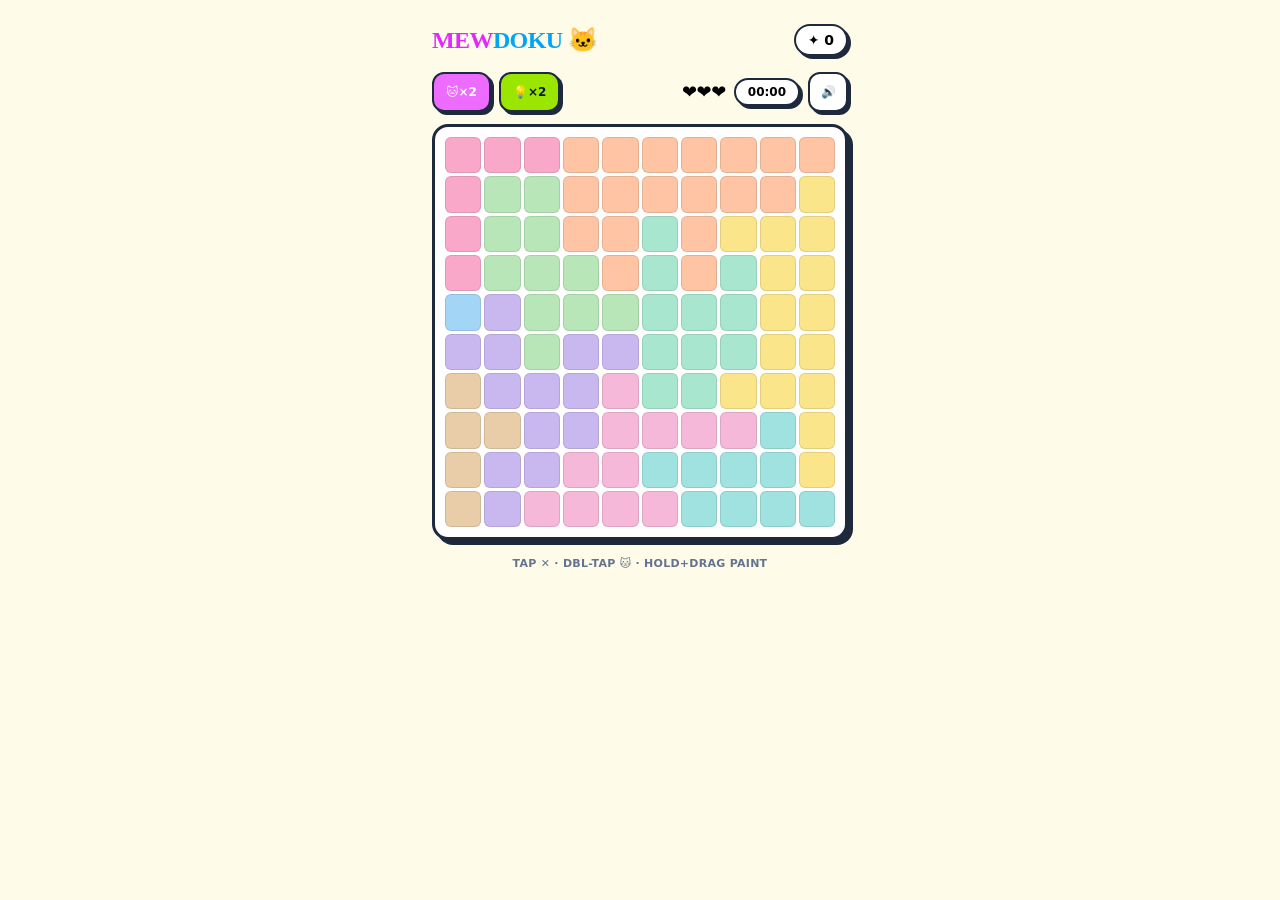
==== docs/index.html @ dff2a38f "wip" ====
<!DOCTYPE html>
<html lang="en">
<head>
  <meta charset="UTF-8">
  <meta name="viewport" content="width=device-width, initial-scale=1.0">
  <title>Mewdoku</title>
  <meta name="description" content="Cat-flavored Queens-style logic puzzle: one cat per row, column, and color region — no two cats adjacent.">
  <meta name="theme-color" content="#fef9c3">
  <link rel="icon" href="./favicon.svg" type="image/svg+xml">
  <link rel="apple-touch-icon" href="./apple-touch-icon.png">
  <script type="module" crossorigin src="./assets/index-BTgqln3M.js"></script>
  <link rel="stylesheet" crossorigin href="./assets/index-CSfLb-nK.css">
<link rel="manifest" href="./manifest.webmanifest"><script id="vite-plugin-pwa:register-sw" src="./registerSW.js"></script></head>
<body class="bg-yellow-50 min-h-screen">
  <main class="pb-16" x-data="mewdokuShell()" x-cloak>
    <div class="max-w-md mx-auto px-4 pt-6">

      <div x-show="fallback" class="mb-3 rounded-xl bg-yellow-200 border-2 border-slate-800 shadow-[3px_3px_0_#1e293b] px-3 py-2 text-[11px] text-slate-800 font-bold -rotate-1">
        ⚠️ Storage unavailable — progress won't survive a reload.
      </div>

      <div class="flex items-center justify-between mb-4">
        <h1 class="display text-2xl font-black uppercase tracking-tight">
          <span class="text-fuchsia-500">Mew</span><span class="text-sky-500">doku</span>
          <span class="inline-block animate-bounce">🐱</span>
        </h1>
        <div class="flex flex-col items-end">
          <div class="bg-white rounded-full px-3 py-1 shadow-[3px_3px_0_#1e293b] border-2 border-slate-800 text-sm font-black">✦ <span x-text="score.total">0</span></div>
        </div>
      </div>

      <div class="flex items-center justify-between mb-3">
        <div class="flex gap-2">
          <button id="hint-a" @click="hintA()" :disabled="hints.a <= 0" :class="hints.a <= 0 && 'opacity-40'" class="px-3 min-h-[40px] py-1.5 rounded-xl bg-fuchsia-400 text-white text-xs font-black shadow-[3px_3px_0_#1e293b] border-2 border-slate-800 active:translate-y-0.5 active:shadow-[1px_1px_0_#1e293b]">🐱×<span x-text="hints.a">2</span></button>
          <button id="hint-b" @click="hintB()" :disabled="hints.b <= 0" :class="hints.b <= 0 && 'opacity-40'" class="px-3 min-h-[40px] py-1.5 rounded-xl bg-lime-400 text-slate-900 text-xs font-black shadow-[3px_3px_0_#1e293b] border-2 border-slate-800 active:translate-y-0.5 active:shadow-[1px_1px_0_#1e293b]">💡×<span x-text="hints.b">2</span></button>
        </div>
        <div class="flex items-center gap-2">
          <span class="text-lg tracking-tight">
            <template x-for="i in 3" :key="i">
              <span x-text="i <= lives ? '❤️' : '🤍'" :class="heartLost && i === lives + 1 ? 'heart-lost inline-block' : ''"></span>
            </template>
          </span>
          <span class="bg-white rounded-full px-3 py-1 shadow-[3px_3px_0_#1e293b] border-2 border-slate-800 text-xs font-black tabular-nums" x-text="timerText">00:00</span>
          <button @click="toggleSound()" class="px-2.5 py-2 min-h-[40px] min-w-[40px] rounded-xl bg-white text-xs font-black shadow-[3px_3px_0_#1e293b] border-2 border-slate-800 active:translate-y-0.5 active:shadow-[1px_1px_0_#1e293b]" title="Sound on/off" x-text="settings.sound ? '🔊' : '🔇'">🔊</button>
        </div>
      </div>

      <div id="board" class="rounded-2xl bg-white p-2.5 shadow-[5px_5px_0_#1e293b] border-[3px] border-slate-800 touch-none relative">
        <div class="grid gap-[3px]" :style="`grid-template-columns:repeat(${game.size},1fr)`">
          <template x-for="cell in cells()" :key="cell.idx">
            <div :data-idx="cell.idx"
              class="aspect-square flex items-center justify-center relative text-lg sm:text-xl rounded-md select-none border border-black/10"
              :style="`background:${cell.color}`"
              :class="[cell.state === 'cross1' && 'brightness-95', cell.state === 'cross2' && 'outline outline-2 outline-orange-500 outline-offset-[-2px]', popCell === cell.idx && 'anim-pop', shakeCell === cell.idx && 'anim-shake', wiggleCell === cell.idx && 'anim-wiggle', hintHighlight.includes(cell.idx) && 'ring-2 ring-fuchsia-500', hintDim && !hintZone.includes(cell.idx) && 'hint-dim', hintZone.includes(cell.idx) && 'hint-zone', hintFocus.includes(cell.idx) && 'hint-focus']">
              <template x-if="cell.state === 'cross1'">
                <span class="absolute inset-0 flex items-center justify-center text-slate-600 text-base font-black">✕</span>
              </template>
              <template x-if="cell.state === 'cross2'">
                <span class="absolute inset-0 flex items-center justify-center text-orange-600 text-base font-black">✕</span>
              </template>
              <template x-if="cell.state === 'cat' || cell.state === 'locked'">
                <span class="absolute inset-0 flex items-center justify-center text-[1.45em] leading-none z-10 pointer-events-none -translate-y-[0.07em] -rotate-6" x-text="cell.emoji"></span>
              </template>
              <template x-if="cell.state === 'locked'">
                <span class="absolute top-0 left-0.5 text-[9px] z-20">🔒</span>
              </template>
              <template x-if="flashCell === cell.idx">
                <span class="absolute inset-0 bg-red-500/40 rounded-md pointer-events-none z-20"></span>
              </template>
              <template x-if="hintFocus.includes(cell.idx)">
                <span class="absolute inset-0 flex items-center justify-center text-[1.4em] z-20 pointer-events-none">❓</span>
              </template>
            </div>
          </template>
        </div>
        <div x-show="loading" class="absolute inset-0 z-30 flex items-center justify-center bg-white/80 rounded-2xl">
          <span class="display text-sm font-black text-slate-700 animate-pulse">Generating cats… 🐾</span>
        </div>
      </div>

      <div id="hint-overlay-bar" x-show="hintOverlay" x-cloak class="mt-3 flex gap-2">
        <button id="hint-apply" @click="applyHintOverlay()" class="flex-1 px-3 py-2.5 rounded-xl bg-lime-400 text-slate-900 text-xs font-black shadow-[3px_3px_0_#1e293b] border-2 border-slate-800 active:translate-y-0.5 active:shadow-[1px_1px_0_#1e293b]">Apply ✓</button>
        <button id="hint-dismiss" @click="dismissHintOverlay()" class="px-3 py-2.5 rounded-xl bg-white text-slate-700 text-xs font-black shadow-[3px_3px_0_#1e293b] border-2 border-slate-800 active:translate-y-0.5 active:shadow-[1px_1px_0_#1e293b]">Dismiss</button>
      </div>

      <div id="hint-bar" class="mt-4">
        <div class="text-center text-[11px] text-slate-500 mt-3 font-bold uppercase tracking-wide">tap ✕ · dbl-tap 🐱 · hold+drag paint</div>
      </div>

      <div id="toast-container" class="mt-4">
        <div x-show="toast.visible" @click="dismissToast()" x-transition.opacity class="cursor-pointer">
          <div class="rounded-xl bg-yellow-200 border-2 border-slate-800 shadow-[3px_3px_0_#1e293b] px-4 py-3 text-xs text-slate-800 font-bold flex items-start gap-2 -rotate-1">
            <span>💡</span>
            <span x-text="toast.text"></span>
          </div>
        </div>
      </div>

      <div x-show="summary" x-cloak class="fixed inset-0 z-50 flex items-center justify-center bg-slate-900/30 p-4">
        <div class="bg-white rounded-2xl border-[3px] border-slate-800 shadow-[5px_5px_0_#1e293b] p-6 w-full max-w-xs text-center">
          <div class="display text-2xl font-black text-slate-800 mb-1" x-text="summary && summary.outcome === 'loss' ? 'Out of lives!' : 'Round complete!'"></div>
          <div class="text-xs font-bold text-slate-500 uppercase tracking-wide mb-4" x-text="summary && summary.outcome === 'loss' ? 'better luck next meow 🐾' : 'purr-fection achieved 🐱'"></div>
          <div class="text-sm space-y-1.5 font-bold text-slate-700 mb-5" x-show="summary">
            <template x-if="summary && summary.outcome === 'loss'">
              <div class="space-y-1.5">
                <div class="flex justify-between"><span>Time</span><span class="tabular-nums" x-text="fmt(summary.time)"></span></div>
                <div class="flex justify-between"><span>Out of lives</span><span class="tabular-nums" x-text="`-${summary.lost}`"></span></div>
                <div class="flex justify-between text-fuchsia-500 text-base border-t-2 border-dashed border-slate-200 pt-2"><span>Points lost</span><span class="tabular-nums" x-text="`-${summary.lost}`"></span></div>
                <div class="flex justify-between"><span>New total</span><span class="tabular-nums" x-text="summary.total"></span></div>
              </div>
            </template>
            <template x-if="summary && summary.outcome !== 'loss'">
              <div class="space-y-1.5">
                <div class="flex justify-between"><span>Time</span><span class="tabular-nums" x-text="fmt(summary.time)"></span></div>
                <div class="flex justify-between"><span>Lives left</span><span x-text="`${summary.livesLeft} × 100`"></span></div>
                <div class="flex justify-between"><span>Hints used</span><span x-text="`-${summary.hintsUsed * 50}`"></span></div>
                <div class="flex justify-between text-fuchsia-500 text-base border-t-2 border-dashed border-slate-200 pt-2"><span>Points earned</span><span x-text="`+${summary.points}`"></span></div>
              </div>
            </template>
          </div>
          <button @click="nextRound()" class="w-full px-4 py-2.5 rounded-xl text-white text-sm font-black shadow-[3px_3px_0_#1e293b] border-2 border-slate-800 active:translate-y-0.5 active:shadow-[1px_1px_0_#1e293b]" :class="summary && summary.outcome === 'loss' ? 'bg-slate-500' : 'bg-fuchsia-400'" x-text="summary && summary.outcome === 'loss' ? 'Try again 🐾' : 'Next round 🐱'"></button>
        </div>
      </div>

    </div>

    <div class="fixed inset-0 z-40 pointer-events-none overflow-hidden" x-show="confetti.length" x-cloak>
      <template x-for="c in confetti" :key="c.id">
        <span class="confetti-piece" x-text="c.e" :style="`left:${c.left}vw;animation-delay:${c.delay}s;animation-duration:${c.dur}s`"></span>
      </template>
    </div>
  </main>

  <script>
    function mewdokuShell() {
      const S = () => window.mewdoku;
      const U = () => window.__mewdoku_ui || {};
      const g = (fn, fb) => { try { return fn(); } catch (e) { return fb; } };
      return {
        rev: 0,
        _confetti: null,
        get timerText() { void this.rev; return this.fmt(g(() => S().game.elapsedMs, 0)); },
        get confetti() {
          void this.rev;
          if (!this.winFx) { this._confetti = null; return []; }
          if (!this._confetti) {
            const E = ['🐱','😸','😻','😹','🐈','😼'];
            this._confetti = Array.from({ length: 30 }, (_, i) => ({
              id: i,
              e: E[i % E.length],
              left: Math.random() * 96,
              delay: Math.random() * 0.9,
              dur: 1.6 + Math.random() * 1.4,
            }));
          }
          return this._confetti;
        },
        get game() { void this.rev; return g(() => S().game, { size: 10, cats: {}, crosses: {}, locked: [], lives: 3, hints: { a: 2, b: 2 } }); },
        get score() { void this.rev; return g(() => S().score, { total: 0, streak: 0, bestStreak: 0 }); },
        get settings() { void this.rev; return g(() => S().settings, { sound: true }); },
        get toast() { void this.rev; return g(() => S().toast, { text: '', visible: false }); },
        get summary() { void this.rev; return g(() => S().summary, null); },
        get winFx() { void this.rev; return g(() => S().winFx, false); },
        get loading() { void this.rev; return g(() => S().loading, true); },
        get fallback() { void this.rev; return g(() => S().fallbackBanner, false); },
        get shakeCell() { void this.rev; return g(() => S().shakeCell, null); },
        get flashCell() { void this.rev; return g(() => S().flashCell, null); },
        get popCell() { void this.rev; return g(() => S().popCell, null); },
        get wiggleCell() { void this.rev; return g(() => S().wiggleCell, null); },
        get heartLost() { void this.rev; return g(() => S().heartLost, false); },
        get hintHighlight() { void this.rev; return g(() => S().hintHighlight, []); },
        get hintOverlay() { void this.rev; return g(() => S().hintOverlay, null); },
        get hintDim() { void this.rev; return !!g(() => S().hintOverlay, null); },
        get hintZone() {
          void this.rev;
          const ov = g(() => S().hintOverlay, null);
          if (!ov) return [];
          const z = ov.overlay.zone || [];
          const ex = ov.overlay.excludedZone || [];
          return z.concat(ex);
        },
        get hintFocus() {
          void this.rev;
          const ov = g(() => S().hintOverlay, null);
          if (!ov) return [];
          return ov.overlay.focus || [];
        },
        get lives() { void this.rev; return g(() => S().game.lives, 3); },
        get hints() { void this.rev; return g(() => S().game.hints, { a: 2, b: 2 }); },
        cells() { void this.rev; return g(() => S().cellsView(), []); },
        fmt(ms) { const s = Math.floor((ms || 0) / 1000); return String(Math.floor(s / 60)).padStart(2, '0') + ':' + String(s % 60).padStart(2, '0'); },
        cycleCross(i) { g(() => S().cycleCross(i)); },
        placeCat(i) { g(() => S().placeCat(i)); },
        removeCat() { g(() => S().removeCat()); },
        hintA() { g(() => S().hintA()); },
        hintB() { g(() => S().hintB()); },
        applyHintOverlay() { g(() => S().applyHintOverlay()); },
        dismissHintOverlay() { g(() => S().dismissHintOverlay()); },
        toggleSound() { g(() => S().toggleSound()); },
        nextRound() { g(() => S().nextRound()); },
        dismissToast() { g(() => S().dismissToast()); },
      };
    }
  </script>
</body>
</html>
---- docs/assets/index-CSfLb-nK.css ----
/*! tailwindcss v4.3.3 | MIT License | https://tailwindcss.com */
@layer properties{@supports (((-webkit-hyphens:none)) and (not (margin-trim:inline))) or ((-moz-orient:inline) and (not (color:rgb(from red r g b)))){*,:before,:after,::backdrop{--tw-translate-x:0;--tw-translate-y:0;--tw-translate-z:0;--tw-space-y-reverse:0;--tw-border-style:solid;--tw-leading:initial;--tw-font-weight:initial;--tw-tracking:initial;--tw-ordinal:initial;--tw-slashed-zero:initial;--tw-numeric-figure:initial;--tw-numeric-spacing:initial;--tw-numeric-fraction:initial;--tw-shadow:0 0 #0000;--tw-shadow-color:initial;--tw-shadow-alpha:100%;--tw-inset-shadow:0 0 #0000;--tw-inset-shadow-color:initial;--tw-inset-shadow-alpha:100%;--tw-ring-color:initial;--tw-ring-shadow:0 0 #0000;--tw-inset-ring-color:initial;--tw-inset-ring-shadow:0 0 #0000;--tw-ring-inset:initial;--tw-ring-offset-width:0px;--tw-ring-offset-color:#fff;--tw-ring-offset-shadow:0 0 #0000;--tw-outline-style:solid;--tw-blur:initial;--tw-brightness:initial;--tw-contrast:initial;--tw-grayscale:initial;--tw-hue-rotate:initial;--tw-invert:initial;--tw-opacity:initial;--tw-saturate:initial;--tw-sepia:initial;--tw-drop-shadow:initial;--tw-drop-shadow-color:initial;--tw-drop-shadow-alpha:100%;--tw-drop-shadow-size:initial;--tw-backdrop-blur:initial;--tw-backdrop-brightness:initial;--tw-backdrop-contrast:initial;--tw-backdrop-grayscale:initial;--tw-backdrop-hue-rotate:initial;--tw-backdrop-invert:initial;--tw-backdrop-opacity:initial;--tw-backdrop-saturate:initial;--tw-backdrop-sepia:initial}}}@layer theme{:root,:host{--font-sans:-apple-system, BlinkMacSystemFont, "Segoe UI", Roboto, "Helvetica Neue", "Noto Sans", Arial, sans-serif, "Apple Color Emoji", "Segoe UI Emoji", "Segoe UI Symbol", "Noto Color Emoji";--font-mono:ui-monospace, SFMono-Regular, Menlo, Monaco, Consolas, "Liberation Mono", "Courier New", monospace;--color-red-500:oklch(63.7% .237 25.331);--color-orange-300:oklch(83.7% .128 66.29);--color-orange-400:oklch(75% .183 55.934);--color-orange-500:oklch(70.5% .213 47.604);--color-orange-600:oklch(64.6% .222 41.116);--color-amber-100:oklch(96.2% .059 95.617);--color-amber-400:oklch(82.8% .189 84.429);--color-amber-700:oklch(55.5% .163 48.998);--color-yellow-50:oklch(98.7% .026 102.212);--color-yellow-200:oklch(94.5% .129 101.54);--color-yellow-300:oklch(90.5% .182 98.111);--color-lime-400:oklch(84.1% .238 128.85);--color-lime-500:oklch(76.8% .233 130.85);--color-sky-100:oklch(95.1% .026 236.824);--color-sky-500:oklch(68.5% .169 237.323);--color-sky-700:oklch(50% .134 242.749);--color-indigo-200:oklch(87% .065 274.039);--color-indigo-300:oklch(78.5% .115 274.713);--color-indigo-400:oklch(67.3% .182 276.935);--color-indigo-500:oklch(58.5% .233 277.117);--color-indigo-700:oklch(45.7% .24 277.023);--color-indigo-800:oklch(39.8% .195 277.366);--color-indigo-950:oklch(25.7% .09 281.288);--color-fuchsia-400:oklch(74% .238 322.16);--color-fuchsia-500:oklch(66.7% .295 322.15);--color-pink-50:oklch(97.1% .014 343.198);--color-pink-100:oklch(94.8% .028 342.258);--color-pink-200:oklch(89.9% .061 343.231);--color-pink-500:oklch(65.6% .241 354.308);--color-pink-800:oklch(45.9% .187 3.815);--color-pink-900:oklch(40.8% .153 2.432);--color-slate-50:oklch(98.4% .003 247.858);--color-slate-100:oklch(96.8% .007 247.896);--color-slate-200:oklch(92.9% .013 255.508);--color-slate-300:oklch(86.9% .022 252.894);--color-slate-400:oklch(70.4% .04 256.788);--color-slate-500:oklch(55.4% .046 257.417);--color-slate-600:oklch(44.6% .043 257.281);--color-slate-700:oklch(37.2% .044 257.287);--color-slate-800:oklch(27.9% .041 260.031);--color-slate-900:oklch(20.8% .042 265.755);--color-black:#000;--color-white:#fff;--spacing:.25rem;--container-xs:20rem;--container-md:28rem;--container-2xl:42rem;--text-xs:.75rem;--text-xs--line-height:calc(1 / .75);--text-sm:.875rem;--text-sm--line-height:calc(1.25 / .875);--text-base:1rem;--text-base--line-height:calc(1.5 / 1);--text-lg:1.125rem;--text-lg--line-height:calc(1.75 / 1.125);--text-xl:1.25rem;--text-xl--line-height:calc(1.75 / 1.25);--text-2xl:1.5rem;--text-2xl--line-height:calc(2 / 1.5);--text-3xl:1.875rem;--text-3xl--line-height:calc(2.25 / 1.875);--font-weight-medium:500;--font-weight-semibold:600;--font-weight-bold:700;--font-weight-black:900;--tracking-tight:-.025em;--tracking-wide:.025em;--tracking-wider:.05em;--tracking-widest:.1em;--radius-md:.375rem;--radius-lg:.5rem;--radius-xl:.75rem;--radius-2xl:1rem;--radius-3xl:1.5rem;--drop-shadow-md:0 3px 3px #0000001f;--animate-pulse:pulse 2s cubic-bezier(.4, 0, .6, 1) infinite;--animate-bounce:bounce 1s infinite;--default-transition-duration:.15s;--default-transition-timing-function:cubic-bezier(.4, 0, .2, 1);--default-font-family:var(--font-sans);--default-mono-font-family:var(--font-mono)}}@layer base{*,:after,:before,::backdrop{box-sizing:border-box;border:0 solid;margin:0;padding:0}::file-selector-button{box-sizing:border-box;border:0 solid;margin:0;padding:0}html,:host{-webkit-text-size-adjust:100%;tab-size:4;line-height:1.5;font-family:var(--default-font-family,-apple-system, BlinkMacSystemFont, "Segoe UI", Roboto, "Helvetica Neue", "Noto Sans", Arial, sans-serif, "Apple Color Emoji", "Segoe UI Emoji", "Segoe UI Symbol", "Noto Color Emoji");font-feature-settings:var(--default-font-feature-settings,normal);font-variation-settings:var(--default-font-variation-settings,normal);-webkit-tap-highlight-color:transparent}hr{height:0;color:inherit;border-top-width:1px}abbr:where([title]){-webkit-text-decoration:underline dotted;text-decoration:underline dotted}h1,h2,h3,h4,h5,h6{font-size:inherit;font-weight:inherit}a{color:inherit;-webkit-text-decoration:inherit;-webkit-text-decoration:inherit;-webkit-text-decoration:inherit;-webkit-text-decoration:inherit;text-decoration:inherit}b,strong{font-weight:bolder}code,kbd,samp,pre{font-family:var(--default-mono-font-family,ui-monospace, SFMono-Regular, Menlo, Monaco, Consolas, "Liberation Mono", "Courier New", monospace);font-feature-settings:var(--default-mono-font-feature-settings,normal);font-variation-settings:var(--default-mono-font-variation-settings,normal);font-size:1em}small{font-size:80%}sub,sup{vertical-align:baseline;font-size:75%;line-height:0;position:relative}sub{bottom:-.25em}sup{top:-.5em}table{text-indent:0;border-color:inherit;border-collapse:collapse}:-moz-focusring:where(:not(iframe)){outline:auto}progress{vertical-align:baseline}summary{display:list-item}ol,ul,menu{list-style:none}img,svg,video,canvas,audio,iframe,embed,object{vertical-align:middle;display:block}img,video{max-width:100%;height:auto}button,input,select,optgroup,textarea{font:inherit;font-feature-settings:inherit;font-variation-settings:inherit;letter-spacing:inherit;color:inherit;opacity:1;background-color:#0000;border-radius:0}::file-selector-button{font:inherit;font-feature-settings:inherit;font-variation-settings:inherit;letter-spacing:inherit;color:inherit;opacity:1;background-color:#0000;border-radius:0}:where(select:is([multiple],[size])) optgroup{font-weight:bolder}:where(select:is([multiple],[size])) optgroup option{padding-inline-start:20px}::file-selector-button{margin-inline-end:4px}::placeholder{opacity:1}@supports (not ((-webkit-appearance:-apple-pay-button))) or (contain-intrinsic-size:1px){::placeholder{color:currentColor}@supports (color:color-mix(in lab, red, red)){::placeholder{color:color-mix(in oklab, currentcolor 50%, transparent)}}}textarea{resize:vertical}::-webkit-search-decoration{-webkit-appearance:none}::-webkit-date-and-time-value{min-height:1lh;text-align:inherit}::-webkit-datetime-edit{display:inline-flex}::-webkit-datetime-edit-fields-wrapper{padding:0}::-webkit-datetime-edit{padding-block:0}::-webkit-datetime-edit-year-field{padding-block:0}::-webkit-datetime-edit-month-field{padding-block:0}::-webkit-datetime-edit-day-field{padding-block:0}::-webkit-datetime-edit-hour-field{padding-block:0}::-webkit-datetime-edit-minute-field{padding-block:0}::-webkit-datetime-edit-second-field{padding-block:0}::-webkit-datetime-edit-millisecond-field{padding-block:0}::-webkit-datetime-edit-meridiem-field{padding-block:0}::-webkit-calendar-picker-indicator{line-height:1}:-moz-ui-invalid{box-shadow:none}button,input:where([type=button],[type=reset],[type=submit]){appearance:button}::file-selector-button{appearance:button}::-webkit-inner-spin-button{height:auto}::-webkit-outer-spin-button{height:auto}[hidden]:where(:not([hidden=until-found])){display:none!important}}@layer components;@layer utilities{.pointer-events-none{pointer-events:none}.visible{visibility:visible}.absolute{position:absolute}.fixed{position:fixed}.relative{position:relative}.static{position:static}.sticky{position:sticky}.inset-0{inset:0}.top-0{top:0}.left-0\.5{left:calc(var(--spacing) * .5)}.z-10{z-index:10}.z-20{z-index:20}.z-30{z-index:30}.z-40{z-index:40}.z-50{z-index:50}.container{width:100%}@media (width>=40rem){.container{max-width:40rem}}@media (width>=48rem){.container{max-width:48rem}}@media (width>=64rem){.container{max-width:64rem}}@media (width>=80rem){.container{max-width:80rem}}@media (width>=96rem){.container{max-width:96rem}}.mx-auto{margin-inline:auto}.-mt-4{margin-top:calc(var(--spacing) * -4)}.mt-1{margin-top:var(--spacing)}.mt-2{margin-top:calc(var(--spacing) * 2)}.mt-3{margin-top:calc(var(--spacing) * 3)}.mt-4{margin-top:calc(var(--spacing) * 4)}.mt-10{margin-top:calc(var(--spacing) * 10)}.mb-1{margin-bottom:var(--spacing)}.mb-2{margin-bottom:calc(var(--spacing) * 2)}.mb-3{margin-bottom:calc(var(--spacing) * 3)}.mb-4{margin-bottom:calc(var(--spacing) * 4)}.mb-5{margin-bottom:calc(var(--spacing) * 5)}.-ml-4{margin-left:calc(var(--spacing) * -4)}.flex{display:flex}.grid{display:grid}.hidden{display:none}.inline-block{display:inline-block}.aspect-square{aspect-ratio:1}.h-3{height:calc(var(--spacing) * 3)}.min-h-\[40px\]{min-height:40px}.min-h-screen{min-height:100vh}.w-3{width:calc(var(--spacing) * 3)}.w-full{width:100%}.max-w-2xl{max-width:var(--container-2xl)}.max-w-md{max-width:var(--container-md)}.max-w-xs{max-width:var(--container-xs)}.min-w-\[40px\]{min-width:40px}.flex-1{flex:1}.-translate-y-\[0\.07em\]{--tw-translate-y:calc(.07em * -1);translate:var(--tw-translate-x) var(--tw-translate-y)}.-rotate-1{rotate:-1deg}.-rotate-6{rotate:-6deg}.animate-bounce{animation:var(--animate-bounce)}.animate-pulse{animation:var(--animate-pulse)}.cursor-pointer{cursor:pointer}.touch-none{touch-action:none}.grid-cols-10{grid-template-columns:repeat(10,minmax(0,1fr))}.flex-col{flex-direction:column}.items-center{align-items:center}.items-end{align-items:flex-end}.items-start{align-items:flex-start}.justify-between{justify-content:space-between}.justify-center{justify-content:center}.gap-0\.5{gap:calc(var(--spacing) * .5)}.gap-1{gap:var(--spacing)}.gap-1\.5{gap:calc(var(--spacing) * 1.5)}.gap-2{gap:calc(var(--spacing) * 2)}.gap-3{gap:calc(var(--spacing) * 3)}.gap-4{gap:calc(var(--spacing) * 4)}.gap-\[2px\]{gap:2px}.gap-\[3px\]{gap:3px}:where(.space-y-1>:not(:last-child)){--tw-space-y-reverse:0;margin-block-start:calc(var(--spacing) * var(--tw-space-y-reverse));margin-block-end:calc(var(--spacing) * calc(1 - var(--tw-space-y-reverse)))}:where(.space-y-1\.5>:not(:last-child)){--tw-space-y-reverse:0;margin-block-start:calc(calc(var(--spacing) * 1.5) * var(--tw-space-y-reverse));margin-block-end:calc(calc(var(--spacing) * 1.5) * calc(1 - var(--tw-space-y-reverse)))}.overflow-hidden{overflow:hidden}.overflow-x-auto{overflow-x:auto}.rounded{border-radius:.25rem}.rounded-2xl{border-radius:var(--radius-2xl)}.rounded-3xl{border-radius:var(--radius-3xl)}.rounded-\[5px\]{border-radius:5px}.rounded-full{border-radius:2147483647px}.rounded-lg{border-radius:var(--radius-lg)}.rounded-md{border-radius:var(--radius-md)}.rounded-xl{border-radius:var(--radius-xl)}.border{border-style:var(--tw-border-style);border-width:1px}.border-2{border-style:var(--tw-border-style);border-width:2px}.border-\[0\.5px\]{border-style:var(--tw-border-style);border-width:.5px}.border-\[3px\]{border-style:var(--tw-border-style);border-width:3px}.border-t-2{border-top-style:var(--tw-border-style);border-top-width:2px}.border-b{border-bottom-style:var(--tw-border-style);border-bottom-width:1px}.border-l-2{border-left-style:var(--tw-border-style);border-left-width:2px}.border-dashed{--tw-border-style:dashed;border-style:dashed}.border-black\/10{border-color:#0000001a}@supports (color:color-mix(in lab, red, red)){.border-black\/10{border-color:color-mix(in oklab, var(--color-black) 10%, transparent)}}.border-indigo-700\/50{border-color:#432dd780}@supports (color:color-mix(in lab, red, red)){.border-indigo-700\/50{border-color:color-mix(in oklab, var(--color-indigo-700) 50%, transparent)}}.border-indigo-800\/40{border-color:#372aac66}@supports (color:color-mix(in lab, red, red)){.border-indigo-800\/40{border-color:color-mix(in oklab, var(--color-indigo-800) 40%, transparent)}}.border-indigo-800\/50{border-color:#372aac80}@supports (color:color-mix(in lab, red, red)){.border-indigo-800\/50{border-color:color-mix(in oklab, var(--color-indigo-800) 50%, transparent)}}.border-pink-100{border-color:var(--color-pink-100)}.border-slate-200{border-color:var(--color-slate-200)}.border-slate-200\/70{border-color:#e2e8f0b3}@supports (color:color-mix(in lab, red, red)){.border-slate-200\/70{border-color:color-mix(in oklab, var(--color-slate-200) 70%, transparent)}}.border-slate-300{border-color:var(--color-slate-300)}.border-slate-300\/60{border-color:#cad5e299}@supports (color:color-mix(in lab, red, red)){.border-slate-300\/60{border-color:color-mix(in oklab, var(--color-slate-300) 60%, transparent)}}.border-slate-700{border-color:var(--color-slate-700)}.border-slate-800{border-color:var(--color-slate-800)}.bg-amber-100{background-color:var(--color-amber-100)}.bg-fuchsia-400{background-color:var(--color-fuchsia-400)}.bg-indigo-500{background-color:var(--color-indigo-500)}.bg-indigo-800\/60{background-color:#372aac99}@supports (color:color-mix(in lab, red, red)){.bg-indigo-800\/60{background-color:color-mix(in oklab, var(--color-indigo-800) 60%, transparent)}}.bg-indigo-950\/60{background-color:#1e1a4d99}@supports (color:color-mix(in lab, red, red)){.bg-indigo-950\/60{background-color:color-mix(in oklab, var(--color-indigo-950) 60%, transparent)}}.bg-lime-400{background-color:var(--color-lime-400)}.bg-pink-50{background-color:var(--color-pink-50)}.bg-pink-200{background-color:var(--color-pink-200)}.bg-red-500\/40{background-color:#fb2c3666}@supports (color:color-mix(in lab, red, red)){.bg-red-500\/40{background-color:color-mix(in oklab, var(--color-red-500) 40%, transparent)}}.bg-sky-100{background-color:var(--color-sky-100)}.bg-slate-100{background-color:var(--color-slate-100)}.bg-slate-100\/90{background-color:#f1f5f9e6}@supports (color:color-mix(in lab, red, red)){.bg-slate-100\/90{background-color:color-mix(in oklab, var(--color-slate-100) 90%, transparent)}}.bg-slate-500{background-color:var(--color-slate-500)}.bg-slate-800{background-color:var(--color-slate-800)}.bg-slate-900{background-color:var(--color-slate-900)}.bg-slate-900\/30{background-color:#0f172b4d}@supports (color:color-mix(in lab, red, red)){.bg-slate-900\/30{background-color:color-mix(in oklab, var(--color-slate-900) 30%, transparent)}}.bg-white{background-color:var(--color-white)}.bg-white\/80{background-color:#fffc}@supports (color:color-mix(in lab, red, red)){.bg-white\/80{background-color:color-mix(in oklab, var(--color-white) 80%, transparent)}}.bg-yellow-50{background-color:var(--color-yellow-50)}.bg-yellow-200{background-color:var(--color-yellow-200)}.bg-yellow-300{background-color:var(--color-yellow-300)}.p-1{padding:var(--spacing)}.p-2{padding:calc(var(--spacing) * 2)}.p-2\.5{padding:calc(var(--spacing) * 2.5)}.p-3{padding:calc(var(--spacing) * 3)}.p-4{padding:calc(var(--spacing) * 4)}.p-6{padding:calc(var(--spacing) * 6)}.px-1{padding-inline:var(--spacing)}.px-2\.5{padding-inline:calc(var(--spacing) * 2.5)}.px-3{padding-inline:calc(var(--spacing) * 3)}.px-4{padding-inline:calc(var(--spacing) * 4)}.py-1{padding-block:var(--spacing)}.py-1\.5{padding-block:calc(var(--spacing) * 1.5)}.py-2{padding-block:calc(var(--spacing) * 2)}.py-2\.5{padding-block:calc(var(--spacing) * 2.5)}.py-3{padding-block:calc(var(--spacing) * 3)}.pt-2{padding-top:calc(var(--spacing) * 2)}.pt-3{padding-top:calc(var(--spacing) * 3)}.pt-4{padding-top:calc(var(--spacing) * 4)}.pt-6{padding-top:calc(var(--spacing) * 6)}.pb-2{padding-bottom:calc(var(--spacing) * 2)}.pb-3{padding-bottom:calc(var(--spacing) * 3)}.pb-16{padding-bottom:calc(var(--spacing) * 16)}.pl-3{padding-left:calc(var(--spacing) * 3)}.text-center{text-align:center}.text-right{text-align:right}.align-middle{vertical-align:middle}.text-2xl{font-size:var(--text-2xl);line-height:var(--tw-leading,var(--text-2xl--line-height))}.text-3xl{font-size:var(--text-3xl);line-height:var(--tw-leading,var(--text-3xl--line-height))}.text-base{font-size:var(--text-base);line-height:var(--tw-leading,var(--text-base--line-height))}.text-lg{font-size:var(--text-lg);line-height:var(--tw-leading,var(--text-lg--line-height))}.text-sm{font-size:var(--text-sm);line-height:var(--tw-leading,var(--text-sm--line-height))}.text-xl{font-size:var(--text-xl);line-height:var(--tw-leading,var(--text-xl--line-height))}.text-xs{font-size:var(--text-xs);line-height:var(--tw-leading,var(--text-xs--line-height))}.text-\[1\.4em\]{font-size:1.4em}.text-\[1\.45em\]{font-size:1.45em}.text-\[9px\]{font-size:9px}.text-\[10px\]{font-size:10px}.text-\[11px\]{font-size:11px}.leading-none{--tw-leading:1;line-height:1}.font-black{--tw-font-weight:var(--font-weight-black);font-weight:var(--font-weight-black)}.font-bold{--tw-font-weight:var(--font-weight-bold);font-weight:var(--font-weight-bold)}.font-medium{--tw-font-weight:var(--font-weight-medium);font-weight:var(--font-weight-medium)}.font-semibold{--tw-font-weight:var(--font-weight-semibold);font-weight:var(--font-weight-semibold)}.tracking-tight{--tw-tracking:var(--tracking-tight);letter-spacing:var(--tracking-tight)}.tracking-wide{--tw-tracking:var(--tracking-wide);letter-spacing:var(--tracking-wide)}.tracking-wider{--tw-tracking:var(--tracking-wider);letter-spacing:var(--tracking-wider)}.tracking-widest{--tw-tracking:var(--tracking-widest);letter-spacing:var(--tracking-widest)}.text-amber-700{color:var(--color-amber-700)}.text-black{color:var(--color-black)}.text-fuchsia-500{color:var(--color-fuchsia-500)}.text-indigo-200{color:var(--color-indigo-200)}.text-indigo-300{color:var(--color-indigo-300)}.text-indigo-400\/60{color:#7d87ff99}@supports (color:color-mix(in lab, red, red)){.text-indigo-400\/60{color:color-mix(in oklab, var(--color-indigo-400) 60%, transparent)}}.text-indigo-400\/70{color:#7d87ffb3}@supports (color:color-mix(in lab, red, red)){.text-indigo-400\/70{color:color-mix(in oklab, var(--color-indigo-400) 70%, transparent)}}.text-lime-500{color:var(--color-lime-500)}.text-orange-300{color:var(--color-orange-300)}.text-orange-600{color:var(--color-orange-600)}.text-orange-600\/80{color:#f05100cc}@supports (color:color-mix(in lab, red, red)){.text-orange-600\/80{color:color-mix(in oklab, var(--color-orange-600) 80%, transparent)}}.text-pink-500{color:var(--color-pink-500)}.text-pink-800{color:var(--color-pink-800)}.text-pink-900{color:var(--color-pink-900)}.text-sky-500{color:var(--color-sky-500)}.text-sky-700{color:var(--color-sky-700)}.text-slate-100{color:var(--color-slate-100)}.text-slate-300{color:var(--color-slate-300)}.text-slate-300\/60{color:#cad5e299}@supports (color:color-mix(in lab, red, red)){.text-slate-300\/60{color:color-mix(in oklab, var(--color-slate-300) 60%, transparent)}}.text-slate-400{color:var(--color-slate-400)}.text-slate-500{color:var(--color-slate-500)}.text-slate-500\/70{color:#62748eb3}@supports (color:color-mix(in lab, red, red)){.text-slate-500\/70{color:color-mix(in oklab, var(--color-slate-500) 70%, transparent)}}.text-slate-600{color:var(--color-slate-600)}.text-slate-700{color:var(--color-slate-700)}.text-slate-800{color:var(--color-slate-800)}.text-slate-900{color:var(--color-slate-900)}.text-white{color:var(--color-white)}.uppercase{text-transform:uppercase}.tabular-nums{--tw-numeric-spacing:tabular-nums;font-variant-numeric:var(--tw-ordinal,) var(--tw-slashed-zero,) var(--tw-numeric-figure,) var(--tw-numeric-spacing,) var(--tw-numeric-fraction,)}.opacity-40{opacity:.4}.opacity-80{opacity:.8}.shadow{--tw-shadow:0 1px 3px 0 var(--tw-shadow-color,#0000001a), 0 1px 2px -1px var(--tw-shadow-color,#0000001a);box-shadow:var(--tw-inset-shadow), var(--tw-inset-ring-shadow), var(--tw-ring-offset-shadow), var(--tw-ring-shadow), var(--tw-shadow)}.shadow-\[3px_3px_0_\#1e293b\]{--tw-shadow:3px 3px 0 var(--tw-shadow-color,#1e293b);box-shadow:var(--tw-inset-shadow), var(--tw-inset-ring-shadow), var(--tw-ring-offset-shadow), var(--tw-ring-shadow), var(--tw-shadow)}.shadow-\[5px_5px_0_\#1e293b\]{--tw-shadow:5px 5px 0 var(--tw-shadow-color,#1e293b);box-shadow:var(--tw-inset-shadow), var(--tw-inset-ring-shadow), var(--tw-ring-offset-shadow), var(--tw-ring-shadow), var(--tw-shadow)}.shadow-lg{--tw-shadow:0 10px 15px -3px var(--tw-shadow-color,#0000001a), 0 4px 6px -4px var(--tw-shadow-color,#0000001a);box-shadow:var(--tw-inset-shadow), var(--tw-inset-ring-shadow), var(--tw-ring-offset-shadow), var(--tw-ring-shadow), var(--tw-shadow)}.shadow-sm{--tw-shadow:0 1px 3px 0 var(--tw-shadow-color,#0000001a), 0 1px 2px -1px var(--tw-shadow-color,#0000001a);box-shadow:var(--tw-inset-shadow), var(--tw-inset-ring-shadow), var(--tw-ring-offset-shadow), var(--tw-ring-shadow), var(--tw-shadow)}.shadow-xl{--tw-shadow:0 20px 25px -5px var(--tw-shadow-color,#0000001a), 0 8px 10px -6px var(--tw-shadow-color,#0000001a);box-shadow:var(--tw-inset-shadow), var(--tw-inset-ring-shadow), var(--tw-ring-offset-shadow), var(--tw-ring-shadow), var(--tw-shadow)}.ring-1{--tw-ring-shadow:var(--tw-ring-inset,) 0 0 0 calc(1px + var(--tw-ring-offset-width)) var(--tw-ring-color,currentcolor);box-shadow:var(--tw-inset-shadow), var(--tw-inset-ring-shadow), var(--tw-ring-offset-shadow), var(--tw-ring-shadow), var(--tw-shadow)}.ring-2{--tw-ring-shadow:var(--tw-ring-inset,) 0 0 0 calc(2px + var(--tw-ring-offset-width)) var(--tw-ring-color,currentcolor);box-shadow:var(--tw-inset-shadow), var(--tw-inset-ring-shadow), var(--tw-ring-offset-shadow), var(--tw-ring-shadow), var(--tw-shadow)}.shadow-indigo-950\/40{--tw-shadow-color:#1e1a4d66}@supports (color:color-mix(in lab, red, red)){.shadow-indigo-950\/40{--tw-shadow-color:color-mix(in oklab, color-mix(in oklab, var(--color-indigo-950) 40%, transparent) var(--tw-shadow-alpha), transparent)}}.ring-amber-400{--tw-ring-color:var(--color-amber-400)}.ring-fuchsia-500{--tw-ring-color:var(--color-fuchsia-500)}.ring-orange-400{--tw-ring-color:var(--color-orange-400)}.outline{outline-style:var(--tw-outline-style);outline-width:1px}.outline-2{outline-style:var(--tw-outline-style);outline-width:2px}.outline-offset-\[-2px\]{outline-offset:-2px}.outline-orange-500{outline-color:var(--color-orange-500)}.brightness-75{--tw-brightness:brightness(75%);filter:var(--tw-blur,) var(--tw-brightness,) var(--tw-contrast,) var(--tw-grayscale,) var(--tw-hue-rotate,) var(--tw-invert,) var(--tw-saturate,) var(--tw-sepia,) var(--tw-drop-shadow,)}.brightness-95{--tw-brightness:brightness(95%);filter:var(--tw-blur,) var(--tw-brightness,) var(--tw-contrast,) var(--tw-grayscale,) var(--tw-hue-rotate,) var(--tw-invert,) var(--tw-saturate,) var(--tw-sepia,) var(--tw-drop-shadow,)}.drop-shadow{--tw-drop-shadow-size:drop-shadow(0 1px 2px var(--tw-drop-shadow-color,#0000001a)) drop-shadow(0 1px 1px var(--tw-drop-shadow-color,#0000000f));--tw-drop-shadow:drop-shadow(0 1px 2px #0000001a) drop-shadow(0 1px 1px #0000000f);filter:var(--tw-blur,) var(--tw-brightness,) var(--tw-contrast,) var(--tw-grayscale,) var(--tw-hue-rotate,) var(--tw-invert,) var(--tw-saturate,) var(--tw-sepia,) var(--tw-drop-shadow,)}.drop-shadow-md{--tw-drop-shadow-size:drop-shadow(0 3px 3px var(--tw-drop-shadow-color,#0000001f));--tw-drop-shadow:drop-shadow(var(--drop-shadow-md));filter:var(--tw-blur,) var(--tw-brightness,) var(--tw-contrast,) var(--tw-grayscale,) var(--tw-hue-rotate,) var(--tw-invert,) var(--tw-saturate,) var(--tw-sepia,) var(--tw-drop-shadow,)}.grayscale-\[30\%\]{--tw-grayscale:grayscale(30%);filter:var(--tw-blur,) var(--tw-brightness,) var(--tw-contrast,) var(--tw-grayscale,) var(--tw-hue-rotate,) var(--tw-invert,) var(--tw-saturate,) var(--tw-sepia,) var(--tw-drop-shadow,)}.backdrop-blur{--tw-backdrop-blur:blur(8px);-webkit-backdrop-filter:var(--tw-backdrop-blur,) var(--tw-backdrop-brightness,) var(--tw-backdrop-contrast,) var(--tw-backdrop-grayscale,) var(--tw-backdrop-hue-rotate,) var(--tw-backdrop-invert,) var(--tw-backdrop-opacity,) var(--tw-backdrop-saturate,) var(--tw-backdrop-sepia,);backdrop-filter:var(--tw-backdrop-blur,) var(--tw-backdrop-brightness,) var(--tw-backdrop-contrast,) var(--tw-backdrop-grayscale,) var(--tw-backdrop-hue-rotate,) var(--tw-backdrop-invert,) var(--tw-backdrop-opacity,) var(--tw-backdrop-saturate,) var(--tw-backdrop-sepia,)}.transition{transition-property:color,background-color,border-color,outline-color,text-decoration-color,fill,stroke,--tw-gradient-from,--tw-gradient-via,--tw-gradient-to,opacity,box-shadow,transform,translate,scale,rotate,filter,-webkit-backdrop-filter,backdrop-filter,display,content-visibility,overlay,pointer-events;transition-timing-function:var(--tw-ease,var(--default-transition-timing-function));transition-duration:var(--tw-duration,var(--default-transition-duration))}.select-none{-webkit-user-select:none;user-select:none}.ring-inset{--tw-ring-inset:inset}@media (hover:hover){.hover\:bg-slate-50:hover{background-color:var(--color-slate-50)}.hover\:bg-slate-100:hover{background-color:var(--color-slate-100)}}.active\:translate-y-0\.5:active{--tw-translate-y:calc(var(--spacing) * .5);translate:var(--tw-translate-x) var(--tw-translate-y)}.active\:shadow-\[1px_1px_0_\#1e293b\]:active{--tw-shadow:1px 1px 0 var(--tw-shadow-color,#1e293b);box-shadow:var(--tw-inset-shadow), var(--tw-inset-ring-shadow), var(--tw-ring-offset-shadow), var(--tw-ring-shadow), var(--tw-shadow)}@media (width>=40rem){.sm\:grid-cols-2{grid-template-columns:repeat(2,minmax(0,1fr))}.sm\:px-4{padding-inline:calc(var(--spacing) * 4)}.sm\:text-lg{font-size:var(--text-lg);line-height:var(--tw-leading,var(--text-lg--line-height))}.sm\:text-sm{font-size:var(--text-sm);line-height:var(--tw-leading,var(--text-sm--line-height))}.sm\:text-xl{font-size:var(--text-xl);line-height:var(--tw-leading,var(--text-xl--line-height))}}}body{font-family:ui-rounded,Nunito,Segoe UI,system-ui,sans-serif}.display{font-family:Comic Sans MS,Comic Neue,cursive}[x-cloak]{display:none!important}@keyframes pop{0%{transform:scale(.3)}60%{transform:scale(1.2)}to{transform:scale(1)}}@keyframes shake{0%,to{transform:translate(0)}20%{transform:translate(-4px)}40%{transform:translate(4px)}60%{transform:translate(-3px)}80%{transform:translate(3px)}}@keyframes heart-loss{0%{opacity:1;transform:scale(1)}40%{opacity:1;transform:scale(1.4)}to{opacity:0;transform:scale(0)translateY(-16px)}}@keyframes sparkle{0%{opacity:1;transform:scale(.4)rotate(0)}to{opacity:0;transform:scale(1.6)rotate(45deg)}}@keyframes confetti-fall{0%{opacity:1;transform:translateY(-10vh)rotate(0)}to{opacity:.6;transform:translateY(110vh)rotate(720deg)}}@keyframes wiggle{0%,to{transform:rotate(0)}25%{transform:rotate(-6deg)}75%{transform:rotate(6deg)}}.touch-none{touch-action:none}.anim-pop{animation:.28s ease-out pop}.anim-shake{animation:.35s ease-in-out shake}.anim-wiggle{animation:.3s ease-in-out wiggle}.confetti-piece{font-size:1.6em;animation-name:confetti-fall;animation-timing-function:linear;animation-fill-mode:both;position:absolute;top:0}.heart-lost{animation:.6s ease-in forwards heart-loss;display:inline-block}.hint-dim{filter:brightness(.45)saturate(.55)}.hint-zone{filter:none;box-shadow:inset 0 0 0 2px #ec48998c}.hint-focus{filter:none;box-shadow:inset 0 0 0 3px #ec4899}@property --tw-translate-x{syntax:"*";inherits:false;initial-value:0}@property --tw-translate-y{syntax:"*";inherits:false;initial-value:0}@property --tw-translate-z{syntax:"*";inherits:false;initial-value:0}@property --tw-space-y-reverse{syntax:"*";inherits:false;initial-value:0}@property --tw-border-style{syntax:"*";inherits:false;initial-value:solid}@property --tw-leading{syntax:"*";inherits:false}@property --tw-font-weight{syntax:"*";inherits:false}@property --tw-tracking{syntax:"*";inherits:false}@property --tw-ordinal{syntax:"*";inherits:false}@property --tw-slashed-zero{syntax:"*";inherits:false}@property --tw-numeric-figure{syntax:"*";inherits:false}@property --tw-numeric-spacing{syntax:"*";inherits:false}@property --tw-numeric-fraction{syntax:"*";inherits:false}@property --tw-shadow{syntax:"*";inherits:false;initial-value:0 0 #0000}@property --tw-shadow-color{syntax:"*";inherits:false}@property --tw-shadow-alpha{syntax:"<percentage>";inherits:false;initial-value:100%}@property --tw-inset-shadow{syntax:"*";inherits:false;initial-value:0 0 #0000}@property --tw-inset-shadow-color{syntax:"*";inherits:false}@property --tw-inset-shadow-alpha{syntax:"<percentage>";inherits:false;initial-value:100%}@property --tw-ring-color{syntax:"*";inherits:false}@property --tw-ring-shadow{syntax:"*";inherits:false;initial-value:0 0 #0000}@property --tw-inset-ring-color{syntax:"*";inherits:false}@property --tw-inset-ring-shadow{syntax:"*";inherits:false;initial-value:0 0 #0000}@property --tw-ring-inset{syntax:"*";inherits:false}@property --tw-ring-offset-width{syntax:"<length>";inherits:false;initial-value:0}@property --tw-ring-offset-color{syntax:"*";inherits:false;initial-value:#fff}@property --tw-ring-offset-shadow{syntax:"*";inherits:false;initial-value:0 0 #0000}@property --tw-outline-style{syntax:"*";inherits:false;initial-value:solid}@property --tw-blur{syntax:"*";inherits:false}@property --tw-brightness{syntax:"*";inherits:false}@property --tw-contrast{syntax:"*";inherits:false}@property --tw-grayscale{syntax:"*";inherits:false}@property --tw-hue-rotate{syntax:"*";inherits:false}@property --tw-invert{syntax:"*";inherits:false}@property --tw-opacity{syntax:"*";inherits:false}@property --tw-saturate{syntax:"*";inherits:false}@property --tw-sepia{syntax:"*";inherits:false}@property --tw-drop-shadow{syntax:"*";inherits:false}@property --tw-drop-shadow-color{syntax:"*";inherits:false}@property --tw-drop-shadow-alpha{syntax:"<percentage>";inherits:false;initial-value:100%}@property --tw-drop-shadow-size{syntax:"*";inherits:false}@property --tw-backdrop-blur{syntax:"*";inherits:false}@property --tw-backdrop-brightness{syntax:"*";inherits:false}@property --tw-backdrop-contrast{syntax:"*";inherits:false}@property --tw-backdrop-grayscale{syntax:"*";inherits:false}@property --tw-backdrop-hue-rotate{syntax:"*";inherits:false}@property --tw-backdrop-invert{syntax:"*";inherits:false}@property --tw-backdrop-opacity{syntax:"*";inherits:false}@property --tw-backdrop-saturate{syntax:"*";inherits:false}@property --tw-backdrop-sepia{syntax:"*";inherits:false}@keyframes pulse{50%{opacity:.5}}@keyframes bounce{0%,to{animation-timing-function:cubic-bezier(.8,0,1,1);transform:translateY(-25%)}50%{animation-timing-function:cubic-bezier(0,0,.2,1);transform:none}}
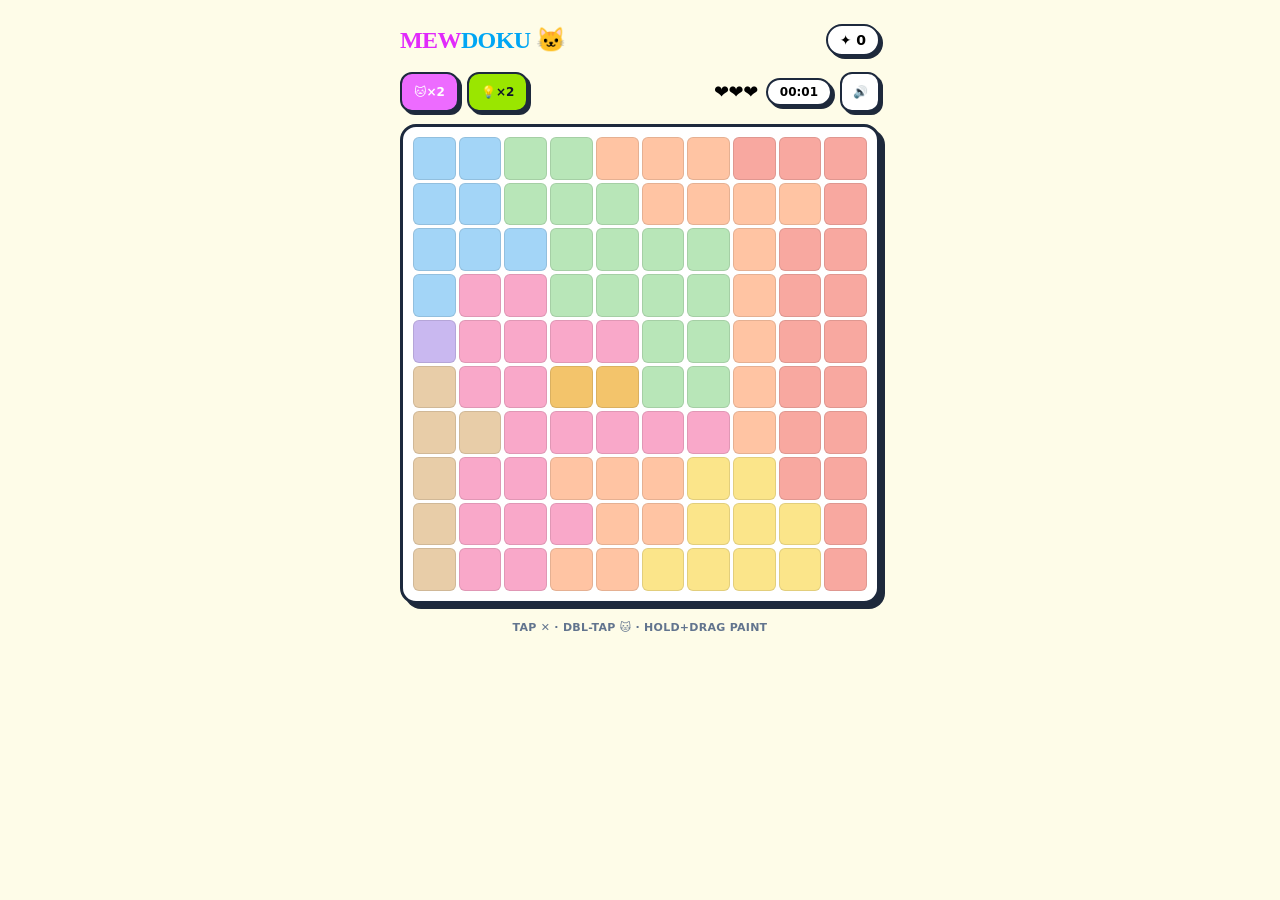
==== commit 05214380: "release" ====
--- a/docs/index.html
+++ b/docs/index.html
@@ -9,12 +9,12 @@
   <link rel="icon" href="./favicon.svg" type="image/svg+xml">
   <link rel="apple-touch-icon" href="./apple-touch-icon.png"> 
-  <script type="module" crossorigin src="./assets/index-BTgqln3M.js"></script>
-  <link rel="stylesheet" crossorigin href="./assets/index-CSfLb-nK.css">
+  <script type="module" crossorigin src="./assets/index-BkulzIhX.js"></script>
+  <link rel="stylesheet" crossorigin href="./assets/index-XjuA5pme.css">
 <link rel="manifest" href="./manifest.webmanifest"><script id="vite-plugin-pwa:register-sw" src="./registerSW.js"></script></head>
 <body class="bg-yellow-50 min-h-screen">
   <main class="pb-16" x-data="mewdokuShell()" x-cloak>
-    <div class="max-w-md mx-auto px-4 pt-6">
+    <div class="max-w-lg mx-auto px-2 sm:px-4 pt-6">
 
       <div x-show="fallback" class="mb-3 rounded-xl bg-yellow-200 border-2 border-slate-800 shadow-[3px_3px_0_#1e293b] px-3 py-2 text-[11px] text-slate-800 font-bold -rotate-1">
         ⚠️ Storage unavailable — progress won't survive a reload.
@@ -46,7 +46,7 @@
         </div>
       </div>
 
-      <div id="board" class="rounded-2xl bg-white p-2.5 shadow-[5px_5px_0_#1e293b] border-[3px] border-slate-800 touch-none relative">
+      <div id="board" class="rounded-2xl bg-white p-1.5 sm:p-2.5 shadow-[5px_5px_0_#1e293b] border-[3px] border-slate-800 touch-none relative">
         <div class="grid gap-[3px]" :style="`grid-template-columns:repeat(${game.size},1fr)`">
           <template x-for="cell in cells()" :key="cell.idx">
             <div :data-idx="cell.idx"
--- a/docs/assets/index-XjuA5pme.css
+++ b/docs/assets/index-XjuA5pme.css
@@ -0,0 +1,2 @@
+/*! tailwindcss v4.3.3 | MIT License | https://tailwindcss.com */
+@layer properties{@supports (((-webkit-hyphens:none)) and (not (margin-trim:inline))) or ((-moz-orient:inline) and (not (color:rgb(from red r g b)))){*,:before,:after,::backdrop{--tw-translate-x:0;--tw-translate-y:0;--tw-translate-z:0;--tw-space-y-reverse:0;--tw-border-style:solid;--tw-leading:initial;--tw-font-weight:initial;--tw-tracking:initial;--tw-ordinal:initial;--tw-slashed-zero:initial;--tw-numeric-figure:initial;--tw-numeric-spacing:initial;--tw-numeric-fraction:initial;--tw-shadow:0 0 #0000;--tw-shadow-color:initial;--tw-shadow-alpha:100%;--tw-inset-shadow:0 0 #0000;--tw-inset-shadow-color:initial;--tw-inset-shadow-alpha:100%;--tw-ring-color:initial;--tw-ring-shadow:0 0 #0000;--tw-inset-ring-color:initial;--tw-inset-ring-shadow:0 0 #0000;--tw-ring-inset:initial;--tw-ring-offset-width:0px;--tw-ring-offset-color:#fff;--tw-ring-offset-shadow:0 0 #0000;--tw-outline-style:solid;--tw-blur:initial;--tw-brightness:initial;--tw-contrast:initial;--tw-grayscale:initial;--tw-hue-rotate:initial;--tw-invert:initial;--tw-opacity:initial;--tw-saturate:initial;--tw-sepia:initial;--tw-drop-shadow:initial;--tw-drop-shadow-color:initial;--tw-drop-shadow-alpha:100%;--tw-drop-shadow-size:initial;--tw-backdrop-blur:initial;--tw-backdrop-brightness:initial;--tw-backdrop-contrast:initial;--tw-backdrop-grayscale:initial;--tw-backdrop-hue-rotate:initial;--tw-backdrop-invert:initial;--tw-backdrop-opacity:initial;--tw-backdrop-saturate:initial;--tw-backdrop-sepia:initial}}}@layer theme{:root,:host{--font-sans:-apple-system, BlinkMacSystemFont, "Segoe UI", Roboto, "Helvetica Neue", "Noto Sans", Arial, sans-serif, "Apple Color Emoji", "Segoe UI Emoji", "Segoe UI Symbol", "Noto Color Emoji";--font-mono:ui-monospace, SFMono-Regular, Menlo, Monaco, Consolas, "Liberation Mono", "Courier New", monospace;--color-red-500:oklch(63.7% .237 25.331);--color-orange-300:oklch(83.7% .128 66.29);--color-orange-400:oklch(75% .183 55.934);--color-orange-500:oklch(70.5% .213 47.604);--color-orange-600:oklch(64.6% .222 41.116);--color-amber-100:oklch(96.2% .059 95.617);--color-amber-400:oklch(82.8% .189 84.429);--color-amber-700:oklch(55.5% .163 48.998);--color-yellow-50:oklch(98.7% .026 102.212);--color-yellow-200:oklch(94.5% .129 101.54);--color-yellow-300:oklch(90.5% .182 98.111);--color-lime-400:oklch(84.1% .238 128.85);--color-lime-500:oklch(76.8% .233 130.85);--color-sky-100:oklch(95.1% .026 236.824);--color-sky-500:oklch(68.5% .169 237.323);--color-sky-700:oklch(50% .134 242.749);--color-indigo-200:oklch(87% .065 274.039);--color-indigo-300:oklch(78.5% .115 274.713);--color-indigo-400:oklch(67.3% .182 276.935);--color-indigo-500:oklch(58.5% .233 277.117);--color-indigo-700:oklch(45.7% .24 277.023);--color-indigo-800:oklch(39.8% .195 277.366);--color-indigo-950:oklch(25.7% .09 281.288);--color-fuchsia-400:oklch(74% .238 322.16);--color-fuchsia-500:oklch(66.7% .295 322.15);--color-pink-50:oklch(97.1% .014 343.198);--color-pink-100:oklch(94.8% .028 342.258);--color-pink-200:oklch(89.9% .061 343.231);--color-pink-500:oklch(65.6% .241 354.308);--color-pink-800:oklch(45.9% .187 3.815);--color-pink-900:oklch(40.8% .153 2.432);--color-slate-50:oklch(98.4% .003 247.858);--color-slate-100:oklch(96.8% .007 247.896);--color-slate-200:oklch(92.9% .013 255.508);--color-slate-300:oklch(86.9% .022 252.894);--color-slate-400:oklch(70.4% .04 256.788);--color-slate-500:oklch(55.4% .046 257.417);--color-slate-600:oklch(44.6% .043 257.281);--color-slate-700:oklch(37.2% .044 257.287);--color-slate-800:oklch(27.9% .041 260.031);--color-slate-900:oklch(20.8% .042 265.755);--color-black:#000;--color-white:#fff;--spacing:.25rem;--container-xs:20rem;--container-md:28rem;--container-lg:32rem;--container-2xl:42rem;--text-xs:.75rem;--text-xs--line-height:calc(1 / .75);--text-sm:.875rem;--text-sm--line-height:calc(1.25 / .875);--text-base:1rem;--text-base--line-height:calc(1.5 / 1);--text-lg:1.125rem;--text-lg--line-height:calc(1.75 / 1.125);--text-xl:1.25rem;--text-xl--line-height:calc(1.75 / 1.25);--text-2xl:1.5rem;--text-2xl--line-height:calc(2 / 1.5);--text-3xl:1.875rem;--text-3xl--line-height:calc(2.25 / 1.875);--font-weight-medium:500;--font-weight-semibold:600;--font-weight-bold:700;--font-weight-black:900;--tracking-tight:-.025em;--tracking-wide:.025em;--tracking-wider:.05em;--tracking-widest:.1em;--radius-md:.375rem;--radius-lg:.5rem;--radius-xl:.75rem;--radius-2xl:1rem;--radius-3xl:1.5rem;--drop-shadow-md:0 3px 3px #0000001f;--animate-pulse:pulse 2s cubic-bezier(.4, 0, .6, 1) infinite;--animate-bounce:bounce 1s infinite;--default-transition-duration:.15s;--default-transition-timing-function:cubic-bezier(.4, 0, .2, 1);--default-font-family:var(--font-sans);--default-mono-font-family:var(--font-mono)}}@layer base{*,:after,:before,::backdrop{box-sizing:border-box;border:0 solid;margin:0;padding:0}::file-selector-button{box-sizing:border-box;border:0 solid;margin:0;padding:0}html,:host{-webkit-text-size-adjust:100%;tab-size:4;line-height:1.5;font-family:var(--default-font-family,-apple-system, BlinkMacSystemFont, "Segoe UI", Roboto, "Helvetica Neue", "Noto Sans", Arial, sans-serif, "Apple Color Emoji", "Segoe UI Emoji", "Segoe UI Symbol", "Noto Color Emoji");font-feature-settings:var(--default-font-feature-settings,normal);font-variation-settings:var(--default-font-variation-settings,normal);-webkit-tap-highlight-color:transparent}hr{height:0;color:inherit;border-top-width:1px}abbr:where([title]){-webkit-text-decoration:underline dotted;text-decoration:underline dotted}h1,h2,h3,h4,h5,h6{font-size:inherit;font-weight:inherit}a{color:inherit;-webkit-text-decoration:inherit;-webkit-text-decoration:inherit;-webkit-text-decoration:inherit;-webkit-text-decoration:inherit;text-decoration:inherit}b,strong{font-weight:bolder}code,kbd,samp,pre{font-family:var(--default-mono-font-family,ui-monospace, SFMono-Regular, Menlo, Monaco, Consolas, "Liberation Mono", "Courier New", monospace);font-feature-settings:var(--default-mono-font-feature-settings,normal);font-variation-settings:var(--default-mono-font-variation-settings,normal);font-size:1em}small{font-size:80%}sub,sup{vertical-align:baseline;font-size:75%;line-height:0;position:relative}sub{bottom:-.25em}sup{top:-.5em}table{text-indent:0;border-color:inherit;border-collapse:collapse}:-moz-focusring:where(:not(iframe)){outline:auto}progress{vertical-align:baseline}summary{display:list-item}ol,ul,menu{list-style:none}img,svg,video,canvas,audio,iframe,embed,object{vertical-align:middle;display:block}img,video{max-width:100%;height:auto}button,input,select,optgroup,textarea{font:inherit;font-feature-settings:inherit;font-variation-settings:inherit;letter-spacing:inherit;color:inherit;opacity:1;background-color:#0000;border-radius:0}::file-selector-button{font:inherit;font-feature-settings:inherit;font-variation-settings:inherit;letter-spacing:inherit;color:inherit;opacity:1;background-color:#0000;border-radius:0}:where(select:is([multiple],[size])) optgroup{font-weight:bolder}:where(select:is([multiple],[size])) optgroup option{padding-inline-start:20px}::file-selector-button{margin-inline-end:4px}::placeholder{opacity:1}@supports (not ((-webkit-appearance:-apple-pay-button))) or (contain-intrinsic-size:1px){::placeholder{color:currentColor}@supports (color:color-mix(in lab, red, red)){::placeholder{color:color-mix(in oklab, currentcolor 50%, transparent)}}}textarea{resize:vertical}::-webkit-search-decoration{-webkit-appearance:none}::-webkit-date-and-time-value{min-height:1lh;text-align:inherit}::-webkit-datetime-edit{display:inline-flex}::-webkit-datetime-edit-fields-wrapper{padding:0}::-webkit-datetime-edit{padding-block:0}::-webkit-datetime-edit-year-field{padding-block:0}::-webkit-datetime-edit-month-field{padding-block:0}::-webkit-datetime-edit-day-field{padding-block:0}::-webkit-datetime-edit-hour-field{padding-block:0}::-webkit-datetime-edit-minute-field{padding-block:0}::-webkit-datetime-edit-second-field{padding-block:0}::-webkit-datetime-edit-millisecond-field{padding-block:0}::-webkit-datetime-edit-meridiem-field{padding-block:0}::-webkit-calendar-picker-indicator{line-height:1}:-moz-ui-invalid{box-shadow:none}button,input:where([type=button],[type=reset],[type=submit]){appearance:button}::file-selector-button{appearance:button}::-webkit-inner-spin-button{height:auto}::-webkit-outer-spin-button{height:auto}[hidden]:where(:not([hidden=until-found])){display:none!important}}@layer components;@layer utilities{.pointer-events-none{pointer-events:none}.visible{visibility:visible}.absolute{position:absolute}.fixed{position:fixed}.relative{position:relative}.static{position:static}.sticky{position:sticky}.inset-0{inset:0}.top-0{top:0}.left-0\.5{left:calc(var(--spacing) * .5)}.z-10{z-index:10}.z-20{z-index:20}.z-30{z-index:30}.z-40{z-index:40}.z-50{z-index:50}.container{width:100%}@media (width>=40rem){.container{max-width:40rem}}@media (width>=48rem){.container{max-width:48rem}}@media (width>=64rem){.container{max-width:64rem}}@media (width>=80rem){.container{max-width:80rem}}@media (width>=96rem){.container{max-width:96rem}}.mx-auto{margin-inline:auto}.-mt-4{margin-top:calc(var(--spacing) * -4)}.mt-1{margin-top:var(--spacing)}.mt-2{margin-top:calc(var(--spacing) * 2)}.mt-3{margin-top:calc(var(--spacing) * 3)}.mt-4{margin-top:calc(var(--spacing) * 4)}.mt-10{margin-top:calc(var(--spacing) * 10)}.mb-1{margin-bottom:var(--spacing)}.mb-2{margin-bottom:calc(var(--spacing) * 2)}.mb-3{margin-bottom:calc(var(--spacing) * 3)}.mb-4{margin-bottom:calc(var(--spacing) * 4)}.mb-5{margin-bottom:calc(var(--spacing) * 5)}.-ml-4{margin-left:calc(var(--spacing) * -4)}.flex{display:flex}.grid{display:grid}.hidden{display:none}.inline-block{display:inline-block}.aspect-square{aspect-ratio:1}.h-3{height:calc(var(--spacing) * 3)}.min-h-\[40px\]{min-height:40px}.min-h-screen{min-height:100vh}.w-3{width:calc(var(--spacing) * 3)}.w-full{width:100%}.max-w-2xl{max-width:var(--container-2xl)}.max-w-lg{max-width:var(--container-lg)}.max-w-md{max-width:var(--container-md)}.max-w-xs{max-width:var(--container-xs)}.min-w-\[40px\]{min-width:40px}.flex-1{flex:1}.-translate-y-\[0\.07em\]{--tw-translate-y:calc(.07em * -1);translate:var(--tw-translate-x) var(--tw-translate-y)}.-rotate-1{rotate:-1deg}.-rotate-6{rotate:-6deg}.animate-bounce{animation:var(--animate-bounce)}.animate-pulse{animation:var(--animate-pulse)}.cursor-pointer{cursor:pointer}.touch-none{touch-action:none}.grid-cols-10{grid-template-columns:repeat(10,minmax(0,1fr))}.flex-col{flex-direction:column}.items-center{align-items:center}.items-end{align-items:flex-end}.items-start{align-items:flex-start}.justify-between{justify-content:space-between}.justify-center{justify-content:center}.gap-0\.5{gap:calc(var(--spacing) * .5)}.gap-1{gap:var(--spacing)}.gap-1\.5{gap:calc(var(--spacing) * 1.5)}.gap-2{gap:calc(var(--spacing) * 2)}.gap-3{gap:calc(var(--spacing) * 3)}.gap-4{gap:calc(var(--spacing) * 4)}.gap-\[2px\]{gap:2px}.gap-\[3px\]{gap:3px}:where(.space-y-1>:not(:last-child)){--tw-space-y-reverse:0;margin-block-start:calc(var(--spacing) * var(--tw-space-y-reverse));margin-block-end:calc(var(--spacing) * calc(1 - var(--tw-space-y-reverse)))}:where(.space-y-1\.5>:not(:last-child)){--tw-space-y-reverse:0;margin-block-start:calc(calc(var(--spacing) * 1.5) * var(--tw-space-y-reverse));margin-block-end:calc(calc(var(--spacing) * 1.5) * calc(1 - var(--tw-space-y-reverse)))}.overflow-hidden{overflow:hidden}.overflow-x-auto{overflow-x:auto}.rounded{border-radius:.25rem}.rounded-2xl{border-radius:var(--radius-2xl)}.rounded-3xl{border-radius:var(--radius-3xl)}.rounded-\[5px\]{border-radius:5px}.rounded-full{border-radius:2147483647px}.rounded-lg{border-radius:var(--radius-lg)}.rounded-md{border-radius:var(--radius-md)}.rounded-xl{border-radius:var(--radius-xl)}.border{border-style:var(--tw-border-style);border-width:1px}.border-2{border-style:var(--tw-border-style);border-width:2px}.border-\[0\.5px\]{border-style:var(--tw-border-style);border-width:.5px}.border-\[3px\]{border-style:var(--tw-border-style);border-width:3px}.border-t-2{border-top-style:var(--tw-border-style);border-top-width:2px}.border-b{border-bottom-style:var(--tw-border-style);border-bottom-width:1px}.border-l-2{border-left-style:var(--tw-border-style);border-left-width:2px}.border-dashed{--tw-border-style:dashed;border-style:dashed}.border-black\/10{border-color:#0000001a}@supports (color:color-mix(in lab, red, red)){.border-black\/10{border-color:color-mix(in oklab, var(--color-black) 10%, transparent)}}.border-indigo-700\/50{border-color:#432dd780}@supports (color:color-mix(in lab, red, red)){.border-indigo-700\/50{border-color:color-mix(in oklab, var(--color-indigo-700) 50%, transparent)}}.border-indigo-800\/40{border-color:#372aac66}@supports (color:color-mix(in lab, red, red)){.border-indigo-800\/40{border-color:color-mix(in oklab, var(--color-indigo-800) 40%, transparent)}}.border-indigo-800\/50{border-color:#372aac80}@supports (color:color-mix(in lab, red, red)){.border-indigo-800\/50{border-color:color-mix(in oklab, var(--color-indigo-800) 50%, transparent)}}.border-pink-100{border-color:var(--color-pink-100)}.border-slate-200{border-color:var(--color-slate-200)}.border-slate-200\/70{border-color:#e2e8f0b3}@supports (color:color-mix(in lab, red, red)){.border-slate-200\/70{border-color:color-mix(in oklab, var(--color-slate-200) 70%, transparent)}}.border-slate-300{border-color:var(--color-slate-300)}.border-slate-300\/60{border-color:#cad5e299}@supports (color:color-mix(in lab, red, red)){.border-slate-300\/60{border-color:color-mix(in oklab, var(--color-slate-300) 60%, transparent)}}.border-slate-700{border-color:var(--color-slate-700)}.border-slate-800{border-color:var(--color-slate-800)}.bg-amber-100{background-color:var(--color-amber-100)}.bg-fuchsia-400{background-color:var(--color-fuchsia-400)}.bg-indigo-500{background-color:var(--color-indigo-500)}.bg-indigo-800\/60{background-color:#372aac99}@supports (color:color-mix(in lab, red, red)){.bg-indigo-800\/60{background-color:color-mix(in oklab, var(--color-indigo-800) 60%, transparent)}}.bg-indigo-950\/60{background-color:#1e1a4d99}@supports (color:color-mix(in lab, red, red)){.bg-indigo-950\/60{background-color:color-mix(in oklab, var(--color-indigo-950) 60%, transparent)}}.bg-lime-400{background-color:var(--color-lime-400)}.bg-pink-50{background-color:var(--color-pink-50)}.bg-pink-200{background-color:var(--color-pink-200)}.bg-red-500\/40{background-color:#fb2c3666}@supports (color:color-mix(in lab, red, red)){.bg-red-500\/40{background-color:color-mix(in oklab, var(--color-red-500) 40%, transparent)}}.bg-sky-100{background-color:var(--color-sky-100)}.bg-slate-100{background-color:var(--color-slate-100)}.bg-slate-100\/90{background-color:#f1f5f9e6}@supports (color:color-mix(in lab, red, red)){.bg-slate-100\/90{background-color:color-mix(in oklab, var(--color-slate-100) 90%, transparent)}}.bg-slate-500{background-color:var(--color-slate-500)}.bg-slate-800{background-color:var(--color-slate-800)}.bg-slate-900{background-color:var(--color-slate-900)}.bg-slate-900\/30{background-color:#0f172b4d}@supports (color:color-mix(in lab, red, red)){.bg-slate-900\/30{background-color:color-mix(in oklab, var(--color-slate-900) 30%, transparent)}}.bg-white{background-color:var(--color-white)}.bg-white\/80{background-color:#fffc}@supports (color:color-mix(in lab, red, red)){.bg-white\/80{background-color:color-mix(in oklab, var(--color-white) 80%, transparent)}}.bg-yellow-50{background-color:var(--color-yellow-50)}.bg-yellow-200{background-color:var(--color-yellow-200)}.bg-yellow-300{background-color:var(--color-yellow-300)}.p-1{padding:var(--spacing)}.p-1\.5{padding:calc(var(--spacing) * 1.5)}.p-2{padding:calc(var(--spacing) * 2)}.p-2\.5{padding:calc(var(--spacing) * 2.5)}.p-3{padding:calc(var(--spacing) * 3)}.p-4{padding:calc(var(--spacing) * 4)}.p-6{padding:calc(var(--spacing) * 6)}.px-1{padding-inline:var(--spacing)}.px-2{padding-inline:calc(var(--spacing) * 2)}.px-2\.5{padding-inline:calc(var(--spacing) * 2.5)}.px-3{padding-inline:calc(var(--spacing) * 3)}.px-4{padding-inline:calc(var(--spacing) * 4)}.py-1{padding-block:var(--spacing)}.py-1\.5{padding-block:calc(var(--spacing) * 1.5)}.py-2{padding-block:calc(var(--spacing) * 2)}.py-2\.5{padding-block:calc(var(--spacing) * 2.5)}.py-3{padding-block:calc(var(--spacing) * 3)}.pt-2{padding-top:calc(var(--spacing) * 2)}.pt-3{padding-top:calc(var(--spacing) * 3)}.pt-4{padding-top:calc(var(--spacing) * 4)}.pt-6{padding-top:calc(var(--spacing) * 6)}.pb-2{padding-bottom:calc(var(--spacing) * 2)}.pb-3{padding-bottom:calc(var(--spacing) * 3)}.pb-16{padding-bottom:calc(var(--spacing) * 16)}.pl-3{padding-left:calc(var(--spacing) * 3)}.text-center{text-align:center}.text-right{text-align:right}.align-middle{vertical-align:middle}.text-2xl{font-size:var(--text-2xl);line-height:var(--tw-leading,var(--text-2xl--line-height))}.text-3xl{font-size:var(--text-3xl);line-height:var(--tw-leading,var(--text-3xl--line-height))}.text-base{font-size:var(--text-base);line-height:var(--tw-leading,var(--text-base--line-height))}.text-lg{font-size:var(--text-lg);line-height:var(--tw-leading,var(--text-lg--line-height))}.text-sm{font-size:var(--text-sm);line-height:var(--tw-leading,var(--text-sm--line-height))}.text-xl{font-size:var(--text-xl);line-height:var(--tw-leading,var(--text-xl--line-height))}.text-xs{font-size:var(--text-xs);line-height:var(--tw-leading,var(--text-xs--line-height))}.text-\[1\.4em\]{font-size:1.4em}.text-\[1\.45em\]{font-size:1.45em}.text-\[9px\]{font-size:9px}.text-\[10px\]{font-size:10px}.text-\[11px\]{font-size:11px}.leading-none{--tw-leading:1;line-height:1}.font-black{--tw-font-weight:var(--font-weight-black);font-weight:var(--font-weight-black)}.font-bold{--tw-font-weight:var(--font-weight-bold);font-weight:var(--font-weight-bold)}.font-medium{--tw-font-weight:var(--font-weight-medium);font-weight:var(--font-weight-medium)}.font-semibold{--tw-font-weight:var(--font-weight-semibold);font-weight:var(--font-weight-semibold)}.tracking-tight{--tw-tracking:var(--tracking-tight);letter-spacing:var(--tracking-tight)}.tracking-wide{--tw-tracking:var(--tracking-wide);letter-spacing:var(--tracking-wide)}.tracking-wider{--tw-tracking:var(--tracking-wider);letter-spacing:var(--tracking-wider)}.tracking-widest{--tw-tracking:var(--tracking-widest);letter-spacing:var(--tracking-widest)}.text-amber-700{color:var(--color-amber-700)}.text-black{color:var(--color-black)}.text-fuchsia-500{color:var(--color-fuchsia-500)}.text-indigo-200{color:var(--color-indigo-200)}.text-indigo-300{color:var(--color-indigo-300)}.text-indigo-400\/60{color:#7d87ff99}@supports (color:color-mix(in lab, red, red)){.text-indigo-400\/60{color:color-mix(in oklab, var(--color-indigo-400) 60%, transparent)}}.text-indigo-400\/70{color:#7d87ffb3}@supports (color:color-mix(in lab, red, red)){.text-indigo-400\/70{color:color-mix(in oklab, var(--color-indigo-400) 70%, transparent)}}.text-lime-500{color:var(--color-lime-500)}.text-orange-300{color:var(--color-orange-300)}.text-orange-600{color:var(--color-orange-600)}.text-orange-600\/80{color:#f05100cc}@supports (color:color-mix(in lab, red, red)){.text-orange-600\/80{color:color-mix(in oklab, var(--color-orange-600) 80%, transparent)}}.text-pink-500{color:var(--color-pink-500)}.text-pink-800{color:var(--color-pink-800)}.text-pink-900{color:var(--color-pink-900)}.text-sky-500{color:var(--color-sky-500)}.text-sky-700{color:var(--color-sky-700)}.text-slate-100{color:var(--color-slate-100)}.text-slate-300{color:var(--color-slate-300)}.text-slate-300\/60{color:#cad5e299}@supports (color:color-mix(in lab, red, red)){.text-slate-300\/60{color:color-mix(in oklab, var(--color-slate-300) 60%, transparent)}}.text-slate-400{color:var(--color-slate-400)}.text-slate-500{color:var(--color-slate-500)}.text-slate-500\/70{color:#62748eb3}@supports (color:color-mix(in lab, red, red)){.text-slate-500\/70{color:color-mix(in oklab, var(--color-slate-500) 70%, transparent)}}.text-slate-600{color:var(--color-slate-600)}.text-slate-700{color:var(--color-slate-700)}.text-slate-800{color:var(--color-slate-800)}.text-slate-900{color:var(--color-slate-900)}.text-white{color:var(--color-white)}.uppercase{text-transform:uppercase}.tabular-nums{--tw-numeric-spacing:tabular-nums;font-variant-numeric:var(--tw-ordinal,) var(--tw-slashed-zero,) var(--tw-numeric-figure,) var(--tw-numeric-spacing,) var(--tw-numeric-fraction,)}.opacity-40{opacity:.4}.opacity-80{opacity:.8}.shadow{--tw-shadow:0 1px 3px 0 var(--tw-shadow-color,#0000001a), 0 1px 2px -1px var(--tw-shadow-color,#0000001a);box-shadow:var(--tw-inset-shadow), var(--tw-inset-ring-shadow), var(--tw-ring-offset-shadow), var(--tw-ring-shadow), var(--tw-shadow)}.shadow-\[3px_3px_0_\#1e293b\]{--tw-shadow:3px 3px 0 var(--tw-shadow-color,#1e293b);box-shadow:var(--tw-inset-shadow), var(--tw-inset-ring-shadow), var(--tw-ring-offset-shadow), var(--tw-ring-shadow), var(--tw-shadow)}.shadow-\[5px_5px_0_\#1e293b\]{--tw-shadow:5px 5px 0 var(--tw-shadow-color,#1e293b);box-shadow:var(--tw-inset-shadow), var(--tw-inset-ring-shadow), var(--tw-ring-offset-shadow), var(--tw-ring-shadow), var(--tw-shadow)}.shadow-lg{--tw-shadow:0 10px 15px -3px var(--tw-shadow-color,#0000001a), 0 4px 6px -4px var(--tw-shadow-color,#0000001a);box-shadow:var(--tw-inset-shadow), var(--tw-inset-ring-shadow), var(--tw-ring-offset-shadow), var(--tw-ring-shadow), var(--tw-shadow)}.shadow-sm{--tw-shadow:0 1px 3px 0 var(--tw-shadow-color,#0000001a), 0 1px 2px -1px var(--tw-shadow-color,#0000001a);box-shadow:var(--tw-inset-shadow), var(--tw-inset-ring-shadow), var(--tw-ring-offset-shadow), var(--tw-ring-shadow), var(--tw-shadow)}.shadow-xl{--tw-shadow:0 20px 25px -5px var(--tw-shadow-color,#0000001a), 0 8px 10px -6px var(--tw-shadow-color,#0000001a);box-shadow:var(--tw-inset-shadow), var(--tw-inset-ring-shadow), var(--tw-ring-offset-shadow), var(--tw-ring-shadow), var(--tw-shadow)}.ring-1{--tw-ring-shadow:var(--tw-ring-inset,) 0 0 0 calc(1px + var(--tw-ring-offset-width)) var(--tw-ring-color,currentcolor);box-shadow:var(--tw-inset-shadow), var(--tw-inset-ring-shadow), var(--tw-ring-offset-shadow), var(--tw-ring-shadow), var(--tw-shadow)}.ring-2{--tw-ring-shadow:var(--tw-ring-inset,) 0 0 0 calc(2px + var(--tw-ring-offset-width)) var(--tw-ring-color,currentcolor);box-shadow:var(--tw-inset-shadow), var(--tw-inset-ring-shadow), var(--tw-ring-offset-shadow), var(--tw-ring-shadow), var(--tw-shadow)}.shadow-indigo-950\/40{--tw-shadow-color:#1e1a4d66}@supports (color:color-mix(in lab, red, red)){.shadow-indigo-950\/40{--tw-shadow-color:color-mix(in oklab, color-mix(in oklab, var(--color-indigo-950) 40%, transparent) var(--tw-shadow-alpha), transparent)}}.ring-amber-400{--tw-ring-color:var(--color-amber-400)}.ring-fuchsia-500{--tw-ring-color:var(--color-fuchsia-500)}.ring-orange-400{--tw-ring-color:var(--color-orange-400)}.outline{outline-style:var(--tw-outline-style);outline-width:1px}.outline-2{outline-style:var(--tw-outline-style);outline-width:2px}.outline-offset-\[-2px\]{outline-offset:-2px}.outline-orange-500{outline-color:var(--color-orange-500)}.brightness-75{--tw-brightness:brightness(75%);filter:var(--tw-blur,) var(--tw-brightness,) var(--tw-contrast,) var(--tw-grayscale,) var(--tw-hue-rotate,) var(--tw-invert,) var(--tw-saturate,) var(--tw-sepia,) var(--tw-drop-shadow,)}.brightness-95{--tw-brightness:brightness(95%);filter:var(--tw-blur,) var(--tw-brightness,) var(--tw-contrast,) var(--tw-grayscale,) var(--tw-hue-rotate,) var(--tw-invert,) var(--tw-saturate,) var(--tw-sepia,) var(--tw-drop-shadow,)}.drop-shadow{--tw-drop-shadow-size:drop-shadow(0 1px 2px var(--tw-drop-shadow-color,#0000001a)) drop-shadow(0 1px 1px var(--tw-drop-shadow-color,#0000000f));--tw-drop-shadow:drop-shadow(0 1px 2px #0000001a) drop-shadow(0 1px 1px #0000000f);filter:var(--tw-blur,) var(--tw-brightness,) var(--tw-contrast,) var(--tw-grayscale,) var(--tw-hue-rotate,) var(--tw-invert,) var(--tw-saturate,) var(--tw-sepia,) var(--tw-drop-shadow,)}.drop-shadow-md{--tw-drop-shadow-size:drop-shadow(0 3px 3px var(--tw-drop-shadow-color,#0000001f));--tw-drop-shadow:drop-shadow(var(--drop-shadow-md));filter:var(--tw-blur,) var(--tw-brightness,) var(--tw-contrast,) var(--tw-grayscale,) var(--tw-hue-rotate,) var(--tw-invert,) var(--tw-saturate,) var(--tw-sepia,) var(--tw-drop-shadow,)}.grayscale-\[30\%\]{--tw-grayscale:grayscale(30%);filter:var(--tw-blur,) var(--tw-brightness,) var(--tw-contrast,) var(--tw-grayscale,) var(--tw-hue-rotate,) var(--tw-invert,) var(--tw-saturate,) var(--tw-sepia,) var(--tw-drop-shadow,)}.backdrop-blur{--tw-backdrop-blur:blur(8px);-webkit-backdrop-filter:var(--tw-backdrop-blur,) var(--tw-backdrop-brightness,) var(--tw-backdrop-contrast,) var(--tw-backdrop-grayscale,) var(--tw-backdrop-hue-rotate,) var(--tw-backdrop-invert,) var(--tw-backdrop-opacity,) var(--tw-backdrop-saturate,) var(--tw-backdrop-sepia,);backdrop-filter:var(--tw-backdrop-blur,) var(--tw-backdrop-brightness,) var(--tw-backdrop-contrast,) var(--tw-backdrop-grayscale,) var(--tw-backdrop-hue-rotate,) var(--tw-backdrop-invert,) var(--tw-backdrop-opacity,) var(--tw-backdrop-saturate,) var(--tw-backdrop-sepia,)}.transition{transition-property:color,background-color,border-color,outline-color,text-decoration-color,fill,stroke,--tw-gradient-from,--tw-gradient-via,--tw-gradient-to,opacity,box-shadow,transform,translate,scale,rotate,filter,-webkit-backdrop-filter,backdrop-filter,display,content-visibility,overlay,pointer-events;transition-timing-function:var(--tw-ease,var(--default-transition-timing-function));transition-duration:var(--tw-duration,var(--default-transition-duration))}.select-none{-webkit-user-select:none;user-select:none}.ring-inset{--tw-ring-inset:inset}@media (hover:hover){.hover\:bg-slate-50:hover{background-color:var(--color-slate-50)}.hover\:bg-slate-100:hover{background-color:var(--color-slate-100)}}.active\:translate-y-0\.5:active{--tw-translate-y:calc(var(--spacing) * .5);translate:var(--tw-translate-x) var(--tw-translate-y)}.active\:shadow-\[1px_1px_0_\#1e293b\]:active{--tw-shadow:1px 1px 0 var(--tw-shadow-color,#1e293b);box-shadow:var(--tw-inset-shadow), var(--tw-inset-ring-shadow), var(--tw-ring-offset-shadow), var(--tw-ring-shadow), var(--tw-shadow)}@media (width>=40rem){.sm\:grid-cols-2{grid-template-columns:repeat(2,minmax(0,1fr))}.sm\:p-2\.5{padding:calc(var(--spacing) * 2.5)}.sm\:px-4{padding-inline:calc(var(--spacing) * 4)}.sm\:text-lg{font-size:var(--text-lg);line-height:var(--tw-leading,var(--text-lg--line-height))}.sm\:text-sm{font-size:var(--text-sm);line-height:var(--tw-leading,var(--text-sm--line-height))}.sm\:text-xl{font-size:var(--text-xl);line-height:var(--tw-leading,var(--text-xl--line-height))}}}body{font-family:ui-rounded,Nunito,Segoe UI,system-ui,sans-serif}.display{font-family:Comic Sans MS,Comic Neue,cursive}[x-cloak]{display:none!important}@keyframes pop{0%{transform:scale(.3)}60%{transform:scale(1.2)}to{transform:scale(1)}}@keyframes shake{0%,to{transform:translate(0)}20%{transform:translate(-4px)}40%{transform:translate(4px)}60%{transform:translate(-3px)}80%{transform:translate(3px)}}@keyframes heart-loss{0%{opacity:1;transform:scale(1)}40%{opacity:1;transform:scale(1.4)}to{opacity:0;transform:scale(0)translateY(-16px)}}@keyframes sparkle{0%{opacity:1;transform:scale(.4)rotate(0)}to{opacity:0;transform:scale(1.6)rotate(45deg)}}@keyframes confetti-fall{0%{opacity:1;transform:translateY(-10vh)rotate(0)}to{opacity:.6;transform:translateY(110vh)rotate(720deg)}}@keyframes wiggle{0%,to{transform:rotate(0)}25%{transform:rotate(-6deg)}75%{transform:rotate(6deg)}}.touch-none{touch-action:none}.anim-pop{animation:.28s ease-out pop}.anim-shake{animation:.35s ease-in-out shake}.anim-wiggle{animation:.3s ease-in-out wiggle}.confetti-piece{font-size:1.6em;animation-name:confetti-fall;animation-timing-function:linear;animation-fill-mode:both;position:absolute;top:0}.heart-lost{animation:.6s ease-in forwards heart-loss;display:inline-block}.hint-dim{filter:brightness(.45)saturate(.55)}.hint-zone{filter:none;box-shadow:inset 0 0 0 2px #ec48998c}.hint-focus{filter:none;box-shadow:inset 0 0 0 3px #ec4899}@property --tw-translate-x{syntax:"*";inherits:false;initial-value:0}@property --tw-translate-y{syntax:"*";inherits:false;initial-value:0}@property --tw-translate-z{syntax:"*";inherits:false;initial-value:0}@property --tw-space-y-reverse{syntax:"*";inherits:false;initial-value:0}@property --tw-border-style{syntax:"*";inherits:false;initial-value:solid}@property --tw-leading{syntax:"*";inherits:false}@property --tw-font-weight{syntax:"*";inherits:false}@property --tw-tracking{syntax:"*";inherits:false}@property --tw-ordinal{syntax:"*";inherits:false}@property --tw-slashed-zero{syntax:"*";inherits:false}@property --tw-numeric-figure{syntax:"*";inherits:false}@property --tw-numeric-spacing{syntax:"*";inherits:false}@property --tw-numeric-fraction{syntax:"*";inherits:false}@property --tw-shadow{syntax:"*";inherits:false;initial-value:0 0 #0000}@property --tw-shadow-color{syntax:"*";inherits:false}@property --tw-shadow-alpha{syntax:"<percentage>";inherits:false;initial-value:100%}@property --tw-inset-shadow{syntax:"*";inherits:false;initial-value:0 0 #0000}@property --tw-inset-shadow-color{syntax:"*";inherits:false}@property --tw-inset-shadow-alpha{syntax:"<percentage>";inherits:false;initial-value:100%}@property --tw-ring-color{syntax:"*";inherits:false}@property --tw-ring-shadow{syntax:"*";inherits:false;initial-value:0 0 #0000}@property --tw-inset-ring-color{syntax:"*";inherits:false}@property --tw-inset-ring-shadow{syntax:"*";inherits:false;initial-value:0 0 #0000}@property --tw-ring-inset{syntax:"*";inherits:false}@property --tw-ring-offset-width{syntax:"<length>";inherits:false;initial-value:0}@property --tw-ring-offset-color{syntax:"*";inherits:false;initial-value:#fff}@property --tw-ring-offset-shadow{syntax:"*";inherits:false;initial-value:0 0 #0000}@property --tw-outline-style{syntax:"*";inherits:false;initial-value:solid}@property --tw-blur{syntax:"*";inherits:false}@property --tw-brightness{syntax:"*";inherits:false}@property --tw-contrast{syntax:"*";inherits:false}@property --tw-grayscale{syntax:"*";inherits:false}@property --tw-hue-rotate{syntax:"*";inherits:false}@property --tw-invert{syntax:"*";inherits:false}@property --tw-opacity{syntax:"*";inherits:false}@property --tw-saturate{syntax:"*";inherits:false}@property --tw-sepia{syntax:"*";inherits:false}@property --tw-drop-shadow{syntax:"*";inherits:false}@property --tw-drop-shadow-color{syntax:"*";inherits:false}@property --tw-drop-shadow-alpha{syntax:"<percentage>";inherits:false;initial-value:100%}@property --tw-drop-shadow-size{syntax:"*";inherits:false}@property --tw-backdrop-blur{syntax:"*";inherits:false}@property --tw-backdrop-brightness{syntax:"*";inherits:false}@property --tw-backdrop-contrast{syntax:"*";inherits:false}@property --tw-backdrop-grayscale{syntax:"*";inherits:false}@property --tw-backdrop-hue-rotate{syntax:"*";inherits:false}@property --tw-backdrop-invert{syntax:"*";inherits:false}@property --tw-backdrop-opacity{syntax:"*";inherits:false}@property --tw-backdrop-saturate{syntax:"*";inherits:false}@property --tw-backdrop-sepia{syntax:"*";inherits:false}@keyframes pulse{50%{opacity:.5}}@keyframes bounce{0%,to{animation-timing-function:cubic-bezier(.8,0,1,1);transform:translateY(-25%)}50%{animation-timing-function:cubic-bezier(0,0,.2,1);transform:none}}
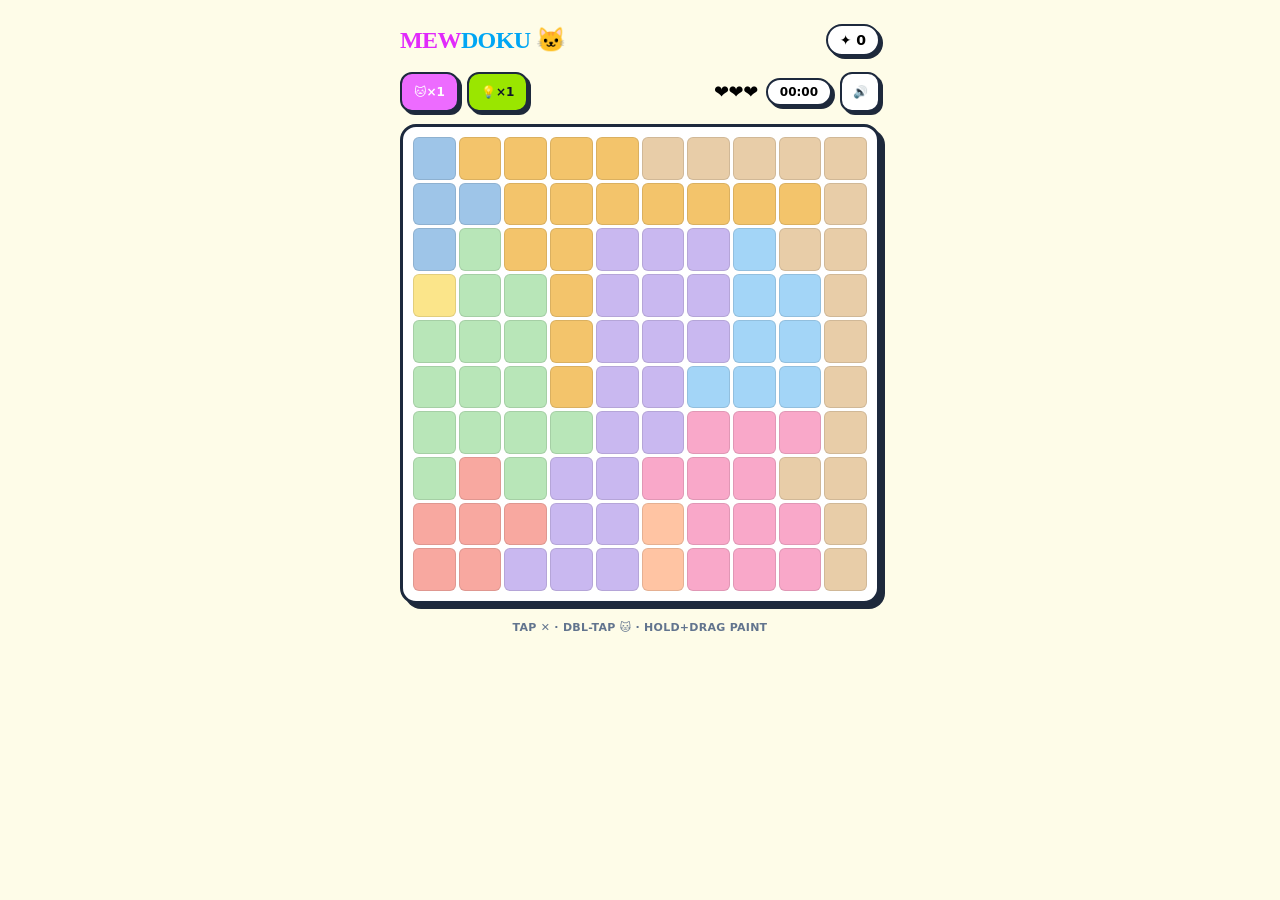
==== commit 8ac7b47c: "release" ====
--- a/docs/index.html
+++ b/docs/index.html
@@ -9,8 +9,8 @@
   <link rel="icon" href="./favicon.svg" type="image/svg+xml">
   <link rel="apple-touch-icon" href="./apple-touch-icon.png"> 
-  <script type="module" crossorigin src="./assets/index-BkulzIhX.js"></script>
-  <link rel="stylesheet" crossorigin href="./assets/index-XjuA5pme.css">
+  <script type="module" crossorigin src="./assets/index-HFM1EGUm.js"></script>
+  <link rel="stylesheet" crossorigin href="./assets/index-BdR0dA2_.css">
 <link rel="manifest" href="./manifest.webmanifest"><script id="vite-plugin-pwa:register-sw" src="./registerSW.js"></script></head>
 <body class="bg-yellow-50 min-h-screen">
   <main class="pb-16" x-data="mewdokuShell()" x-cloak>
@@ -115,11 +115,23 @@
                 <div class="flex justify-between"><span>Time</span><span class="tabular-nums" x-text="fmt(summary.time)"></span></div>
                 <div class="flex justify-between"><span>Lives left</span><span x-text="`${summary.livesLeft} × 100`"></span></div>
                 <div class="flex justify-between"><span>Hints used</span><span x-text="`-${summary.hintsUsed * 50}`"></span></div>
+                <div class="flex justify-between text-base border-t-2 border-dashed border-slate-200 pt-2" x-show="summary.hintReward" x-cloak><span>Earned</span><span class="text-fuchsia-500" x-text="summary.hintReward === 'a' ? '+1 🐱 cat reveal' : '+1 💡 hint'"></span></div>
                 <div class="flex justify-between text-fuchsia-500 text-base border-t-2 border-dashed border-slate-200 pt-2"><span>Points earned</span><span x-text="`+${summary.points}`"></span></div>
               </div>
             </template>
           </div>
           <button @click="nextRound()" class="w-full px-4 py-2.5 rounded-xl text-white text-sm font-black shadow-[3px_3px_0_#1e293b] border-2 border-slate-800 active:translate-y-0.5 active:shadow-[1px_1px_0_#1e293b]" :class="summary && summary.outcome === 'loss' ? 'bg-slate-500' : 'bg-fuchsia-400'" x-text="summary && summary.outcome === 'loss' ? 'Try again 🐾' : 'Next round 🐱'"></button>
+          <div x-show="catGame && !summary.restored" x-cloak class="mt-5 border-t-2 border-dashed border-slate-200 pt-4">
+            <div class="text-xs font-black text-slate-800 uppercase tracking-wide mb-1" x-text="catPhaseText"></div>
+            <div class="text-[11px] font-bold text-slate-500 mb-3" x-text="catPhaseSub"></div>
+            <div class="grid grid-cols-3 gap-2 w-max mx-auto mb-3">
+              <template x-for="i in 9" :key="i">
+                <button class="w-14 h-14 rounded-xl border-2 border-slate-800 shadow-[2px_2px_0_#1e293b] flex items-center justify-center text-2xl bg-yellow-50 select-none" :class="catCellClass(i)" :data-cat-cell="i" @click="catGuess(i - 1)" x-text="catCellText(i)"></button>
+              </template>
+            </div>
+            <div class="text-sm font-black" :class="catResultClass" x-show="catGame && catGame.phase === 'done'" x-cloak x-text="catResultText"></div>
+            <button x-show="catGame && catGame.phase !== 'done'" x-cloak @click="skipCatGame()" class="mt-1 text-[11px] font-bold text-slate-400 underline underline-offset-2 hover:text-slate-600">Skip 🐾</button>
+          </div>
         </div>
       </div>
 
@@ -129,6 +141,24 @@
       <template x-for="c in confetti" :key="c.id">
         <span class="confetti-piece" x-text="c.e" :style="`left:${c.left}vw;animation-delay:${c.delay}s;animation-duration:${c.dur}s`"></span>
       </template>
+    </div>
+
+    <div id="debug-panel" x-show="debug" x-cloak class="hidden lg:block fixed bottom-4 right-4 z-50 w-56 bg-white rounded-xl border-[3px] border-slate-800 shadow-[5px_5px_0_#1e293b] p-3 text-[11px] font-black text-slate-800">
+      <div class="flex items-center justify-between mb-2">
+        <span class="uppercase tracking-wide text-slate-500">debug 🛠️</span>
+        <button @click="debugOpen = !debugOpen" class="px-1.5 rounded-md border border-slate-300 text-slate-500" x-text="debugOpen ? '–' : '+'"></button>
+      </div>
+      <div x-show="debugOpen" class="space-y-1.5">
+        <button @click="hintAGrant()" class="w-full px-2 py-1.5 rounded-lg bg-fuchsia-400 text-white shadow-[2px_2px_0_#1e293b] border border-slate-800 active:translate-y-0.5">+1 🐱 reveal</button>
+        <button @click="hintBGrant()" class="w-full px-2 py-1.5 rounded-lg bg-lime-400 text-slate-900 shadow-[2px_2px_0_#1e293b] border border-slate-800 active:translate-y-0.5">+1 💡 hint</button>
+        <button @click="debugRevealOne()" class="w-full px-2 py-1.5 rounded-lg bg-sky-400 text-white shadow-[2px_2px_0_#1e293b] border border-slate-800 active:translate-y-0.5">reveal 1 solution cell</button>
+        <button @click="debugInstantWin()" class="w-full px-2 py-1.5 rounded-lg bg-yellow-300 text-slate-900 shadow-[2px_2px_0_#1e293b] border border-slate-800 active:translate-y-0.5">instant win 🏆</button>
+        <div class="pt-1 border-t border-dashed border-slate-200 tabular-nums">
+          <div class="flex justify-between"><span>hints</span><span x-text="`🐱${hints.a} 💡${hints.b}`"></span></div>
+          <div class="flex justify-between"><span>lives</span><span x-text="lives"></span></div>
+          <div class="flex justify-between"><span>total</span><span x-text="score.total"></span></div>
+        </div>
+      </div>
     </div>
   </main>
 
@@ -140,6 +170,8 @@
       return {
         rev: 0,
         _confetti: null,
+        debug: new URLSearchParams(typeof location !== 'undefined' ? location.search : '').get('debug') === 'true',
+        debugOpen: true,
         get timerText() { void this.rev; return this.fmt(g(() => S().game.elapsedMs, 0)); },
         get confetti() {
           void this.rev;
@@ -161,6 +193,69 @@
         get settings() { void this.rev; return g(() => S().settings, { sound: true }); },
         get toast() { void this.rev; return g(() => S().toast, { text: '', visible: false }); },
         get summary() { void this.rev; return g(() => S().summary, null); },
+        get catGame() { void this.rev; return g(() => S().catGame, null); },
+        get catCountdown() {
+          void this.rev;
+          const cg = g(() => S().catGame, null);
+          if (!cg || cg.phase !== 'guess') return 0;
+          return Math.max(0, Math.ceil((cg.deadline - Date.now()) / 1000));
+        },
+        get catPhaseText() {
+          void this.rev;
+          const cg = this.catGame;
+          if (!cg) return '';
+          if (cg.phase === 'done') return cg.won ? 'Caught it! 🎉' : 'The cat got away 😿';
+          if (cg.phase === 'guess') return `Where was the cat? (${this.catCountdown})`;
+          return 'Catch the cat! 👀';
+        },
+        get catPhaseSub() {
+          void this.rev;
+          const cg = this.catGame;
+          if (!cg) return '';
+          if (cg.phase === 'show') return 'watch closely…';
+          if (cg.phase === 'guess') return 'tap a cell!';
+          return '';
+        },
+        catCellText(i) {
+          const cg = this.catGame;
+          if (!cg) return '';
+          const idx = i - 1;
+          if (cg.phase === 'show') return cg.showIdx === idx ? '🐱' : '';
+          if (cg.phase === 'guess') return '';
+          if (cg.picked === null) return '';
+          const wasVisited = cg.order.includes(idx);
+          if (idx === cg.picked && wasVisited) return '🐱';
+          if (idx === cg.picked) return '😺';
+          if (wasVisited) return '🐾';
+          return '';
+        },
+        catCellClass(i) {
+          const cg = this.catGame;
+          if (!cg) return '';
+          const idx = i - 1;
+          if (cg.phase === 'show') return cg.showIdx === idx ? 'bg-yellow-200 anim-pop' : '';
+          if (cg.phase === 'guess') return 'cursor-pointer hover:bg-yellow-100 active:translate-y-0.5';
+          if (cg.picked === null) return 'opacity-50';
+          const wasVisited = cg.order.includes(idx);
+          if (idx === cg.picked && wasVisited) return 'bg-green-200 anim-pop';
+          if (idx === cg.picked) return 'bg-red-200 anim-shake';
+          if (wasVisited) return 'bg-yellow-100';
+          return '';
+        },
+        get catResultText() {
+          void this.rev;
+          const cg = this.catGame;
+          const sm = this.summary;
+          if (!cg || cg.phase !== 'done' || !sm) return '';
+          if (!cg.won) return 'no bonus 🐾';
+          return sm.outcome === 'loss' ? 'penalty reduced! ÷3 🐱' : 'points doubled! ×2 🎉';
+        },
+        get catResultClass() {
+          void this.rev;
+          const cg = this.catGame;
+          if (!cg || cg.phase !== 'done') return '';
+          return cg.won ? 'text-fuchsia-500' : 'text-slate-400';
+        },
         get winFx() { void this.rev; return g(() => S().winFx, false); },
         get loading() { void this.rev; return g(() => S().loading, true); },
         get fallback() { void this.rev; return g(() => S().fallbackBanner, false); },
@@ -199,7 +294,13 @@
         dismissHintOverlay() { g(() => S().dismissHintOverlay()); },
         toggleSound() { g(() => S().toggleSound()); },
         nextRound() { g(() => S().nextRound()); },
+        catGuess(i) { g(() => S().catGuess(i)); },
+        skipCatGame() { g(() => S().skipCatGame()); },
         dismissToast() { g(() => S().dismissToast()); },
+        debugRevealOne() { g(() => S().debugRevealOne()); },
+        debugInstantWin() { g(() => S().debugInstantWin()); },
+        hintBGrant() { g(() => { const h = S().game.hints; if (h.b < 3) h.b += 1; }); },
+        hintAGrant() { g(() => { const h = S().game.hints; if (h.a < 3) h.a += 1; }); },
       };
     }
   </script>
--- a/docs/assets/index-BdR0dA2_.css
+++ b/docs/assets/index-BdR0dA2_.css
@@ -0,0 +1,2 @@
+/*! tailwindcss v4.3.3 | MIT License | https://tailwindcss.com */
+@layer properties{@supports (((-webkit-hyphens:none)) and (not (margin-trim:inline))) or ((-moz-orient:inline) and (not (color:rgb(from red r g b)))){*,:before,:after,::backdrop{--tw-translate-x:0;--tw-translate-y:0;--tw-translate-z:0;--tw-space-y-reverse:0;--tw-border-style:solid;--tw-leading:initial;--tw-font-weight:initial;--tw-tracking:initial;--tw-ordinal:initial;--tw-slashed-zero:initial;--tw-numeric-figure:initial;--tw-numeric-spacing:initial;--tw-numeric-fraction:initial;--tw-shadow:0 0 #0000;--tw-shadow-color:initial;--tw-shadow-alpha:100%;--tw-inset-shadow:0 0 #0000;--tw-inset-shadow-color:initial;--tw-inset-shadow-alpha:100%;--tw-ring-color:initial;--tw-ring-shadow:0 0 #0000;--tw-inset-ring-color:initial;--tw-inset-ring-shadow:0 0 #0000;--tw-ring-inset:initial;--tw-ring-offset-width:0px;--tw-ring-offset-color:#fff;--tw-ring-offset-shadow:0 0 #0000;--tw-outline-style:solid;--tw-blur:initial;--tw-brightness:initial;--tw-contrast:initial;--tw-grayscale:initial;--tw-hue-rotate:initial;--tw-invert:initial;--tw-opacity:initial;--tw-saturate:initial;--tw-sepia:initial;--tw-drop-shadow:initial;--tw-drop-shadow-color:initial;--tw-drop-shadow-alpha:100%;--tw-drop-shadow-size:initial;--tw-backdrop-blur:initial;--tw-backdrop-brightness:initial;--tw-backdrop-contrast:initial;--tw-backdrop-grayscale:initial;--tw-backdrop-hue-rotate:initial;--tw-backdrop-invert:initial;--tw-backdrop-opacity:initial;--tw-backdrop-saturate:initial;--tw-backdrop-sepia:initial}}}@layer theme{:root,:host{--font-sans:-apple-system, BlinkMacSystemFont, "Segoe UI", Roboto, "Helvetica Neue", "Noto Sans", Arial, sans-serif, "Apple Color Emoji", "Segoe UI Emoji", "Segoe UI Symbol", "Noto Color Emoji";--font-mono:ui-monospace, SFMono-Regular, Menlo, Monaco, Consolas, "Liberation Mono", "Courier New", monospace;--color-red-200:oklch(88.5% .062 18.334);--color-red-500:oklch(63.7% .237 25.331);--color-orange-300:oklch(83.7% .128 66.29);--color-orange-400:oklch(75% .183 55.934);--color-orange-500:oklch(70.5% .213 47.604);--color-orange-600:oklch(64.6% .222 41.116);--color-amber-100:oklch(96.2% .059 95.617);--color-amber-400:oklch(82.8% .189 84.429);--color-amber-700:oklch(55.5% .163 48.998);--color-yellow-50:oklch(98.7% .026 102.212);--color-yellow-100:oklch(97.3% .071 103.193);--color-yellow-200:oklch(94.5% .129 101.54);--color-yellow-300:oklch(90.5% .182 98.111);--color-lime-400:oklch(84.1% .238 128.85);--color-lime-500:oklch(76.8% .233 130.85);--color-green-200:oklch(92.5% .084 155.995);--color-sky-100:oklch(95.1% .026 236.824);--color-sky-400:oklch(74.6% .16 232.661);--color-sky-500:oklch(68.5% .169 237.323);--color-sky-700:oklch(50% .134 242.749);--color-indigo-200:oklch(87% .065 274.039);--color-indigo-300:oklch(78.5% .115 274.713);--color-indigo-400:oklch(67.3% .182 276.935);--color-indigo-500:oklch(58.5% .233 277.117);--color-indigo-700:oklch(45.7% .24 277.023);--color-indigo-800:oklch(39.8% .195 277.366);--color-indigo-950:oklch(25.7% .09 281.288);--color-fuchsia-400:oklch(74% .238 322.16);--color-fuchsia-500:oklch(66.7% .295 322.15);--color-pink-50:oklch(97.1% .014 343.198);--color-pink-100:oklch(94.8% .028 342.258);--color-pink-200:oklch(89.9% .061 343.231);--color-pink-500:oklch(65.6% .241 354.308);--color-pink-800:oklch(45.9% .187 3.815);--color-pink-900:oklch(40.8% .153 2.432);--color-slate-50:oklch(98.4% .003 247.858);--color-slate-100:oklch(96.8% .007 247.896);--color-slate-200:oklch(92.9% .013 255.508);--color-slate-300:oklch(86.9% .022 252.894);--color-slate-400:oklch(70.4% .04 256.788);--color-slate-500:oklch(55.4% .046 257.417);--color-slate-600:oklch(44.6% .043 257.281);--color-slate-700:oklch(37.2% .044 257.287);--color-slate-800:oklch(27.9% .041 260.031);--color-slate-900:oklch(20.8% .042 265.755);--color-black:#000;--color-white:#fff;--spacing:.25rem;--container-xs:20rem;--container-md:28rem;--container-lg:32rem;--container-2xl:42rem;--text-xs:.75rem;--text-xs--line-height:calc(1 / .75);--text-sm:.875rem;--text-sm--line-height:calc(1.25 / .875);--text-base:1rem;--text-base--line-height:calc(1.5 / 1);--text-lg:1.125rem;--text-lg--line-height:calc(1.75 / 1.125);--text-xl:1.25rem;--text-xl--line-height:calc(1.75 / 1.25);--text-2xl:1.5rem;--text-2xl--line-height:calc(2 / 1.5);--text-3xl:1.875rem;--text-3xl--line-height:calc(2.25 / 1.875);--font-weight-medium:500;--font-weight-semibold:600;--font-weight-bold:700;--font-weight-black:900;--tracking-tight:-.025em;--tracking-wide:.025em;--tracking-wider:.05em;--tracking-widest:.1em;--radius-md:.375rem;--radius-lg:.5rem;--radius-xl:.75rem;--radius-2xl:1rem;--radius-3xl:1.5rem;--drop-shadow-md:0 3px 3px #0000001f;--animate-pulse:pulse 2s cubic-bezier(.4, 0, .6, 1) infinite;--animate-bounce:bounce 1s infinite;--default-transition-duration:.15s;--default-transition-timing-function:cubic-bezier(.4, 0, .2, 1);--default-font-family:var(--font-sans);--default-mono-font-family:var(--font-mono)}}@layer base{*,:after,:before,::backdrop{box-sizing:border-box;border:0 solid;margin:0;padding:0}::file-selector-button{box-sizing:border-box;border:0 solid;margin:0;padding:0}html,:host{-webkit-text-size-adjust:100%;tab-size:4;line-height:1.5;font-family:var(--default-font-family,-apple-system, BlinkMacSystemFont, "Segoe UI", Roboto, "Helvetica Neue", "Noto Sans", Arial, sans-serif, "Apple Color Emoji", "Segoe UI Emoji", "Segoe UI Symbol", "Noto Color Emoji");font-feature-settings:var(--default-font-feature-settings,normal);font-variation-settings:var(--default-font-variation-settings,normal);-webkit-tap-highlight-color:transparent}hr{height:0;color:inherit;border-top-width:1px}abbr:where([title]){-webkit-text-decoration:underline dotted;text-decoration:underline dotted}h1,h2,h3,h4,h5,h6{font-size:inherit;font-weight:inherit}a{color:inherit;-webkit-text-decoration:inherit;-webkit-text-decoration:inherit;-webkit-text-decoration:inherit;-webkit-text-decoration:inherit;text-decoration:inherit}b,strong{font-weight:bolder}code,kbd,samp,pre{font-family:var(--default-mono-font-family,ui-monospace, SFMono-Regular, Menlo, Monaco, Consolas, "Liberation Mono", "Courier New", monospace);font-feature-settings:var(--default-mono-font-feature-settings,normal);font-variation-settings:var(--default-mono-font-variation-settings,normal);font-size:1em}small{font-size:80%}sub,sup{vertical-align:baseline;font-size:75%;line-height:0;position:relative}sub{bottom:-.25em}sup{top:-.5em}table{text-indent:0;border-color:inherit;border-collapse:collapse}:-moz-focusring:where(:not(iframe)){outline:auto}progress{vertical-align:baseline}summary{display:list-item}ol,ul,menu{list-style:none}img,svg,video,canvas,audio,iframe,embed,object{vertical-align:middle;display:block}img,video{max-width:100%;height:auto}button,input,select,optgroup,textarea{font:inherit;font-feature-settings:inherit;font-variation-settings:inherit;letter-spacing:inherit;color:inherit;opacity:1;background-color:#0000;border-radius:0}::file-selector-button{font:inherit;font-feature-settings:inherit;font-variation-settings:inherit;letter-spacing:inherit;color:inherit;opacity:1;background-color:#0000;border-radius:0}:where(select:is([multiple],[size])) optgroup{font-weight:bolder}:where(select:is([multiple],[size])) optgroup option{padding-inline-start:20px}::file-selector-button{margin-inline-end:4px}::placeholder{opacity:1}@supports (not ((-webkit-appearance:-apple-pay-button))) or (contain-intrinsic-size:1px){::placeholder{color:currentColor}@supports (color:color-mix(in lab, red, red)){::placeholder{color:color-mix(in oklab, currentcolor 50%, transparent)}}}textarea{resize:vertical}::-webkit-search-decoration{-webkit-appearance:none}::-webkit-date-and-time-value{min-height:1lh;text-align:inherit}::-webkit-datetime-edit{display:inline-flex}::-webkit-datetime-edit-fields-wrapper{padding:0}::-webkit-datetime-edit{padding-block:0}::-webkit-datetime-edit-year-field{padding-block:0}::-webkit-datetime-edit-month-field{padding-block:0}::-webkit-datetime-edit-day-field{padding-block:0}::-webkit-datetime-edit-hour-field{padding-block:0}::-webkit-datetime-edit-minute-field{padding-block:0}::-webkit-datetime-edit-second-field{padding-block:0}::-webkit-datetime-edit-millisecond-field{padding-block:0}::-webkit-datetime-edit-meridiem-field{padding-block:0}::-webkit-calendar-picker-indicator{line-height:1}:-moz-ui-invalid{box-shadow:none}button,input:where([type=button],[type=reset],[type=submit]){appearance:button}::file-selector-button{appearance:button}::-webkit-inner-spin-button{height:auto}::-webkit-outer-spin-button{height:auto}[hidden]:where(:not([hidden=until-found])){display:none!important}}@layer components;@layer utilities{.pointer-events-none{pointer-events:none}.visible{visibility:visible}.absolute{position:absolute}.fixed{position:fixed}.relative{position:relative}.static{position:static}.sticky{position:sticky}.inset-0{inset:0}.top-0{top:0}.right-4{right:calc(var(--spacing) * 4)}.bottom-4{bottom:calc(var(--spacing) * 4)}.left-0\.5{left:calc(var(--spacing) * .5)}.z-10{z-index:10}.z-20{z-index:20}.z-30{z-index:30}.z-40{z-index:40}.z-50{z-index:50}.container{width:100%}@media (width>=40rem){.container{max-width:40rem}}@media (width>=48rem){.container{max-width:48rem}}@media (width>=64rem){.container{max-width:64rem}}@media (width>=80rem){.container{max-width:80rem}}@media (width>=96rem){.container{max-width:96rem}}.mx-auto{margin-inline:auto}.-mt-4{margin-top:calc(var(--spacing) * -4)}.mt-1{margin-top:var(--spacing)}.mt-2{margin-top:calc(var(--spacing) * 2)}.mt-3{margin-top:calc(var(--spacing) * 3)}.mt-4{margin-top:calc(var(--spacing) * 4)}.mt-5{margin-top:calc(var(--spacing) * 5)}.mt-10{margin-top:calc(var(--spacing) * 10)}.mb-1{margin-bottom:var(--spacing)}.mb-2{margin-bottom:calc(var(--spacing) * 2)}.mb-3{margin-bottom:calc(var(--spacing) * 3)}.mb-4{margin-bottom:calc(var(--spacing) * 4)}.mb-5{margin-bottom:calc(var(--spacing) * 5)}.-ml-4{margin-left:calc(var(--spacing) * -4)}.flex{display:flex}.grid{display:grid}.hidden{display:none}.inline-block{display:inline-block}.aspect-square{aspect-ratio:1}.h-3{height:calc(var(--spacing) * 3)}.h-14{height:calc(var(--spacing) * 14)}.min-h-\[40px\]{min-height:40px}.min-h-screen{min-height:100vh}.w-3{width:calc(var(--spacing) * 3)}.w-14{width:calc(var(--spacing) * 14)}.w-56{width:calc(var(--spacing) * 56)}.w-full{width:100%}.w-max{width:max-content}.max-w-2xl{max-width:var(--container-2xl)}.max-w-lg{max-width:var(--container-lg)}.max-w-md{max-width:var(--container-md)}.max-w-xs{max-width:var(--container-xs)}.min-w-\[40px\]{min-width:40px}.flex-1{flex:1}.-translate-y-\[0\.07em\]{--tw-translate-y:calc(.07em * -1);translate:var(--tw-translate-x) var(--tw-translate-y)}.-rotate-1{rotate:-1deg}.-rotate-6{rotate:-6deg}.animate-bounce{animation:var(--animate-bounce)}.animate-pulse{animation:var(--animate-pulse)}.cursor-pointer{cursor:pointer}.touch-none{touch-action:none}.grid-cols-3{grid-template-columns:repeat(3,minmax(0,1fr))}.grid-cols-10{grid-template-columns:repeat(10,minmax(0,1fr))}.flex-col{flex-direction:column}.items-center{align-items:center}.items-end{align-items:flex-end}.items-start{align-items:flex-start}.justify-between{justify-content:space-between}.justify-center{justify-content:center}.gap-0\.5{gap:calc(var(--spacing) * .5)}.gap-1{gap:var(--spacing)}.gap-1\.5{gap:calc(var(--spacing) * 1.5)}.gap-2{gap:calc(var(--spacing) * 2)}.gap-3{gap:calc(var(--spacing) * 3)}.gap-4{gap:calc(var(--spacing) * 4)}.gap-\[2px\]{gap:2px}.gap-\[3px\]{gap:3px}:where(.space-y-1>:not(:last-child)){--tw-space-y-reverse:0;margin-block-start:calc(var(--spacing) * var(--tw-space-y-reverse));margin-block-end:calc(var(--spacing) * calc(1 - var(--tw-space-y-reverse)))}:where(.space-y-1\.5>:not(:last-child)){--tw-space-y-reverse:0;margin-block-start:calc(calc(var(--spacing) * 1.5) * var(--tw-space-y-reverse));margin-block-end:calc(calc(var(--spacing) * 1.5) * calc(1 - var(--tw-space-y-reverse)))}.overflow-hidden{overflow:hidden}.overflow-x-auto{overflow-x:auto}.rounded{border-radius:.25rem}.rounded-2xl{border-radius:var(--radius-2xl)}.rounded-3xl{border-radius:var(--radius-3xl)}.rounded-\[5px\]{border-radius:5px}.rounded-full{border-radius:2147483647px}.rounded-lg{border-radius:var(--radius-lg)}.rounded-md{border-radius:var(--radius-md)}.rounded-xl{border-radius:var(--radius-xl)}.border{border-style:var(--tw-border-style);border-width:1px}.border-2{border-style:var(--tw-border-style);border-width:2px}.border-\[0\.5px\]{border-style:var(--tw-border-style);border-width:.5px}.border-\[3px\]{border-style:var(--tw-border-style);border-width:3px}.border-t{border-top-style:var(--tw-border-style);border-top-width:1px}.border-t-2{border-top-style:var(--tw-border-style);border-top-width:2px}.border-b{border-bottom-style:var(--tw-border-style);border-bottom-width:1px}.border-l-2{border-left-style:var(--tw-border-style);border-left-width:2px}.border-dashed{--tw-border-style:dashed;border-style:dashed}.border-black\/10{border-color:#0000001a}@supports (color:color-mix(in lab, red, red)){.border-black\/10{border-color:color-mix(in oklab, var(--color-black) 10%, transparent)}}.border-indigo-700\/50{border-color:#432dd780}@supports (color:color-mix(in lab, red, red)){.border-indigo-700\/50{border-color:color-mix(in oklab, var(--color-indigo-700) 50%, transparent)}}.border-indigo-800\/40{border-color:#372aac66}@supports (color:color-mix(in lab, red, red)){.border-indigo-800\/40{border-color:color-mix(in oklab, var(--color-indigo-800) 40%, transparent)}}.border-indigo-800\/50{border-color:#372aac80}@supports (color:color-mix(in lab, red, red)){.border-indigo-800\/50{border-color:color-mix(in oklab, var(--color-indigo-800) 50%, transparent)}}.border-pink-100{border-color:var(--color-pink-100)}.border-slate-200{border-color:var(--color-slate-200)}.border-slate-200\/70{border-color:#e2e8f0b3}@supports (color:color-mix(in lab, red, red)){.border-slate-200\/70{border-color:color-mix(in oklab, var(--color-slate-200) 70%, transparent)}}.border-slate-300{border-color:var(--color-slate-300)}.border-slate-300\/60{border-color:#cad5e299}@supports (color:color-mix(in lab, red, red)){.border-slate-300\/60{border-color:color-mix(in oklab, var(--color-slate-300) 60%, transparent)}}.border-slate-700{border-color:var(--color-slate-700)}.border-slate-800{border-color:var(--color-slate-800)}.bg-amber-100{background-color:var(--color-amber-100)}.bg-fuchsia-400{background-color:var(--color-fuchsia-400)}.bg-green-200{background-color:var(--color-green-200)}.bg-indigo-500{background-color:var(--color-indigo-500)}.bg-indigo-800\/60{background-color:#372aac99}@supports (color:color-mix(in lab, red, red)){.bg-indigo-800\/60{background-color:color-mix(in oklab, var(--color-indigo-800) 60%, transparent)}}.bg-indigo-950\/60{background-color:#1e1a4d99}@supports (color:color-mix(in lab, red, red)){.bg-indigo-950\/60{background-color:color-mix(in oklab, var(--color-indigo-950) 60%, transparent)}}.bg-lime-400{background-color:var(--color-lime-400)}.bg-pink-50{background-color:var(--color-pink-50)}.bg-pink-200{background-color:var(--color-pink-200)}.bg-red-200{background-color:var(--color-red-200)}.bg-red-500\/40{background-color:#fb2c3666}@supports (color:color-mix(in lab, red, red)){.bg-red-500\/40{background-color:color-mix(in oklab, var(--color-red-500) 40%, transparent)}}.bg-sky-100{background-color:var(--color-sky-100)}.bg-sky-400{background-color:var(--color-sky-400)}.bg-slate-100{background-color:var(--color-slate-100)}.bg-slate-100\/90{background-color:#f1f5f9e6}@supports (color:color-mix(in lab, red, red)){.bg-slate-100\/90{background-color:color-mix(in oklab, var(--color-slate-100) 90%, transparent)}}.bg-slate-500{background-color:var(--color-slate-500)}.bg-slate-800{background-color:var(--color-slate-800)}.bg-slate-900{background-color:var(--color-slate-900)}.bg-slate-900\/30{background-color:#0f172b4d}@supports (color:color-mix(in lab, red, red)){.bg-slate-900\/30{background-color:color-mix(in oklab, var(--color-slate-900) 30%, transparent)}}.bg-white{background-color:var(--color-white)}.bg-white\/80{background-color:#fffc}@supports (color:color-mix(in lab, red, red)){.bg-white\/80{background-color:color-mix(in oklab, var(--color-white) 80%, transparent)}}.bg-yellow-50{background-color:var(--color-yellow-50)}.bg-yellow-100{background-color:var(--color-yellow-100)}.bg-yellow-200{background-color:var(--color-yellow-200)}.bg-yellow-300{background-color:var(--color-yellow-300)}.p-1{padding:var(--spacing)}.p-1\.5{padding:calc(var(--spacing) * 1.5)}.p-2{padding:calc(var(--spacing) * 2)}.p-2\.5{padding:calc(var(--spacing) * 2.5)}.p-3{padding:calc(var(--spacing) * 3)}.p-4{padding:calc(var(--spacing) * 4)}.p-6{padding:calc(var(--spacing) * 6)}.px-1{padding-inline:var(--spacing)}.px-1\.5{padding-inline:calc(var(--spacing) * 1.5)}.px-2{padding-inline:calc(var(--spacing) * 2)}.px-2\.5{padding-inline:calc(var(--spacing) * 2.5)}.px-3{padding-inline:calc(var(--spacing) * 3)}.px-4{padding-inline:calc(var(--spacing) * 4)}.py-1{padding-block:var(--spacing)}.py-1\.5{padding-block:calc(var(--spacing) * 1.5)}.py-2{padding-block:calc(var(--spacing) * 2)}.py-2\.5{padding-block:calc(var(--spacing) * 2.5)}.py-3{padding-block:calc(var(--spacing) * 3)}.pt-1{padding-top:var(--spacing)}.pt-2{padding-top:calc(var(--spacing) * 2)}.pt-3{padding-top:calc(var(--spacing) * 3)}.pt-4{padding-top:calc(var(--spacing) * 4)}.pt-6{padding-top:calc(var(--spacing) * 6)}.pb-2{padding-bottom:calc(var(--spacing) * 2)}.pb-3{padding-bottom:calc(var(--spacing) * 3)}.pb-16{padding-bottom:calc(var(--spacing) * 16)}.pl-3{padding-left:calc(var(--spacing) * 3)}.text-center{text-align:center}.text-right{text-align:right}.align-middle{vertical-align:middle}.text-2xl{font-size:var(--text-2xl);line-height:var(--tw-leading,var(--text-2xl--line-height))}.text-3xl{font-size:var(--text-3xl);line-height:var(--tw-leading,var(--text-3xl--line-height))}.text-base{font-size:var(--text-base);line-height:var(--tw-leading,var(--text-base--line-height))}.text-lg{font-size:var(--text-lg);line-height:var(--tw-leading,var(--text-lg--line-height))}.text-sm{font-size:var(--text-sm);line-height:var(--tw-leading,var(--text-sm--line-height))}.text-xl{font-size:var(--text-xl);line-height:var(--tw-leading,var(--text-xl--line-height))}.text-xs{font-size:var(--text-xs);line-height:var(--tw-leading,var(--text-xs--line-height))}.text-\[1\.4em\]{font-size:1.4em}.text-\[1\.45em\]{font-size:1.45em}.text-\[9px\]{font-size:9px}.text-\[10px\]{font-size:10px}.text-\[11px\]{font-size:11px}.leading-none{--tw-leading:1;line-height:1}.font-black{--tw-font-weight:var(--font-weight-black);font-weight:var(--font-weight-black)}.font-bold{--tw-font-weight:var(--font-weight-bold);font-weight:var(--font-weight-bold)}.font-medium{--tw-font-weight:var(--font-weight-medium);font-weight:var(--font-weight-medium)}.font-semibold{--tw-font-weight:var(--font-weight-semibold);font-weight:var(--font-weight-semibold)}.tracking-tight{--tw-tracking:var(--tracking-tight);letter-spacing:var(--tracking-tight)}.tracking-wide{--tw-tracking:var(--tracking-wide);letter-spacing:var(--tracking-wide)}.tracking-wider{--tw-tracking:var(--tracking-wider);letter-spacing:var(--tracking-wider)}.tracking-widest{--tw-tracking:var(--tracking-widest);letter-spacing:var(--tracking-widest)}.text-amber-700{color:var(--color-amber-700)}.text-black{color:var(--color-black)}.text-fuchsia-500{color:var(--color-fuchsia-500)}.text-indigo-200{color:var(--color-indigo-200)}.text-indigo-300{color:var(--color-indigo-300)}.text-indigo-400\/60{color:#7d87ff99}@supports (color:color-mix(in lab, red, red)){.text-indigo-400\/60{color:color-mix(in oklab, var(--color-indigo-400) 60%, transparent)}}.text-indigo-400\/70{color:#7d87ffb3}@supports (color:color-mix(in lab, red, red)){.text-indigo-400\/70{color:color-mix(in oklab, var(--color-indigo-400) 70%, transparent)}}.text-lime-500{color:var(--color-lime-500)}.text-orange-300{color:var(--color-orange-300)}.text-orange-600{color:var(--color-orange-600)}.text-orange-600\/80{color:#f05100cc}@supports (color:color-mix(in lab, red, red)){.text-orange-600\/80{color:color-mix(in oklab, var(--color-orange-600) 80%, transparent)}}.text-pink-500{color:var(--color-pink-500)}.text-pink-800{color:var(--color-pink-800)}.text-pink-900{color:var(--color-pink-900)}.text-sky-500{color:var(--color-sky-500)}.text-sky-700{color:var(--color-sky-700)}.text-slate-100{color:var(--color-slate-100)}.text-slate-300{color:var(--color-slate-300)}.text-slate-300\/60{color:#cad5e299}@supports (color:color-mix(in lab, red, red)){.text-slate-300\/60{color:color-mix(in oklab, var(--color-slate-300) 60%, transparent)}}.text-slate-400{color:var(--color-slate-400)}.text-slate-500{color:var(--color-slate-500)}.text-slate-500\/70{color:#62748eb3}@supports (color:color-mix(in lab, red, red)){.text-slate-500\/70{color:color-mix(in oklab, var(--color-slate-500) 70%, transparent)}}.text-slate-600{color:var(--color-slate-600)}.text-slate-700{color:var(--color-slate-700)}.text-slate-800{color:var(--color-slate-800)}.text-slate-900{color:var(--color-slate-900)}.text-white{color:var(--color-white)}.uppercase{text-transform:uppercase}.tabular-nums{--tw-numeric-spacing:tabular-nums;font-variant-numeric:var(--tw-ordinal,) var(--tw-slashed-zero,) var(--tw-numeric-figure,) var(--tw-numeric-spacing,) var(--tw-numeric-fraction,)}.underline{text-decoration-line:underline}.underline-offset-2{text-underline-offset:2px}.opacity-40{opacity:.4}.opacity-50{opacity:.5}.opacity-80{opacity:.8}.shadow{--tw-shadow:0 1px 3px 0 var(--tw-shadow-color,#0000001a), 0 1px 2px -1px var(--tw-shadow-color,#0000001a);box-shadow:var(--tw-inset-shadow), var(--tw-inset-ring-shadow), var(--tw-ring-offset-shadow), var(--tw-ring-shadow), var(--tw-shadow)}.shadow-\[2px_2px_0_\#1e293b\]{--tw-shadow:2px 2px 0 var(--tw-shadow-color,#1e293b);box-shadow:var(--tw-inset-shadow), var(--tw-inset-ring-shadow), var(--tw-ring-offset-shadow), var(--tw-ring-shadow), var(--tw-shadow)}.shadow-\[3px_3px_0_\#1e293b\]{--tw-shadow:3px 3px 0 var(--tw-shadow-color,#1e293b);box-shadow:var(--tw-inset-shadow), var(--tw-inset-ring-shadow), var(--tw-ring-offset-shadow), var(--tw-ring-shadow), var(--tw-shadow)}.shadow-\[5px_5px_0_\#1e293b\]{--tw-shadow:5px 5px 0 var(--tw-shadow-color,#1e293b);box-shadow:var(--tw-inset-shadow), var(--tw-inset-ring-shadow), var(--tw-ring-offset-shadow), var(--tw-ring-shadow), var(--tw-shadow)}.shadow-lg{--tw-shadow:0 10px 15px -3px var(--tw-shadow-color,#0000001a), 0 4px 6px -4px var(--tw-shadow-color,#0000001a);box-shadow:var(--tw-inset-shadow), var(--tw-inset-ring-shadow), var(--tw-ring-offset-shadow), var(--tw-ring-shadow), var(--tw-shadow)}.shadow-sm{--tw-shadow:0 1px 3px 0 var(--tw-shadow-color,#0000001a), 0 1px 2px -1px var(--tw-shadow-color,#0000001a);box-shadow:var(--tw-inset-shadow), var(--tw-inset-ring-shadow), var(--tw-ring-offset-shadow), var(--tw-ring-shadow), var(--tw-shadow)}.shadow-xl{--tw-shadow:0 20px 25px -5px var(--tw-shadow-color,#0000001a), 0 8px 10px -6px var(--tw-shadow-color,#0000001a);box-shadow:var(--tw-inset-shadow), var(--tw-inset-ring-shadow), var(--tw-ring-offset-shadow), var(--tw-ring-shadow), var(--tw-shadow)}.ring-1{--tw-ring-shadow:var(--tw-ring-inset,) 0 0 0 calc(1px + var(--tw-ring-offset-width)) var(--tw-ring-color,currentcolor);box-shadow:var(--tw-inset-shadow), var(--tw-inset-ring-shadow), var(--tw-ring-offset-shadow), var(--tw-ring-shadow), var(--tw-shadow)}.ring-2{--tw-ring-shadow:var(--tw-ring-inset,) 0 0 0 calc(2px + var(--tw-ring-offset-width)) var(--tw-ring-color,currentcolor);box-shadow:var(--tw-inset-shadow), var(--tw-inset-ring-shadow), var(--tw-ring-offset-shadow), var(--tw-ring-shadow), var(--tw-shadow)}.shadow-indigo-950\/40{--tw-shadow-color:#1e1a4d66}@supports (color:color-mix(in lab, red, red)){.shadow-indigo-950\/40{--tw-shadow-color:color-mix(in oklab, color-mix(in oklab, var(--color-indigo-950) 40%, transparent) var(--tw-shadow-alpha), transparent)}}.ring-amber-400{--tw-ring-color:var(--color-amber-400)}.ring-fuchsia-500{--tw-ring-color:var(--color-fuchsia-500)}.ring-orange-400{--tw-ring-color:var(--color-orange-400)}.outline{outline-style:var(--tw-outline-style);outline-width:1px}.outline-2{outline-style:var(--tw-outline-style);outline-width:2px}.outline-offset-\[-2px\]{outline-offset:-2px}.outline-orange-500{outline-color:var(--color-orange-500)}.brightness-75{--tw-brightness:brightness(75%);filter:var(--tw-blur,) var(--tw-brightness,) var(--tw-contrast,) var(--tw-grayscale,) var(--tw-hue-rotate,) var(--tw-invert,) var(--tw-saturate,) var(--tw-sepia,) var(--tw-drop-shadow,)}.brightness-95{--tw-brightness:brightness(95%);filter:var(--tw-blur,) var(--tw-brightness,) var(--tw-contrast,) var(--tw-grayscale,) var(--tw-hue-rotate,) var(--tw-invert,) var(--tw-saturate,) var(--tw-sepia,) var(--tw-drop-shadow,)}.drop-shadow{--tw-drop-shadow-size:drop-shadow(0 1px 2px var(--tw-drop-shadow-color,#0000001a)) drop-shadow(0 1px 1px var(--tw-drop-shadow-color,#0000000f));--tw-drop-shadow:drop-shadow(0 1px 2px #0000001a) drop-shadow(0 1px 1px #0000000f);filter:var(--tw-blur,) var(--tw-brightness,) var(--tw-contrast,) var(--tw-grayscale,) var(--tw-hue-rotate,) var(--tw-invert,) var(--tw-saturate,) var(--tw-sepia,) var(--tw-drop-shadow,)}.drop-shadow-md{--tw-drop-shadow-size:drop-shadow(0 3px 3px var(--tw-drop-shadow-color,#0000001f));--tw-drop-shadow:drop-shadow(var(--drop-shadow-md));filter:var(--tw-blur,) var(--tw-brightness,) var(--tw-contrast,) var(--tw-grayscale,) var(--tw-hue-rotate,) var(--tw-invert,) var(--tw-saturate,) var(--tw-sepia,) var(--tw-drop-shadow,)}.grayscale-\[30\%\]{--tw-grayscale:grayscale(30%);filter:var(--tw-blur,) var(--tw-brightness,) var(--tw-contrast,) var(--tw-grayscale,) var(--tw-hue-rotate,) var(--tw-invert,) var(--tw-saturate,) var(--tw-sepia,) var(--tw-drop-shadow,)}.backdrop-blur{--tw-backdrop-blur:blur(8px);-webkit-backdrop-filter:var(--tw-backdrop-blur,) var(--tw-backdrop-brightness,) var(--tw-backdrop-contrast,) var(--tw-backdrop-grayscale,) var(--tw-backdrop-hue-rotate,) var(--tw-backdrop-invert,) var(--tw-backdrop-opacity,) var(--tw-backdrop-saturate,) var(--tw-backdrop-sepia,);backdrop-filter:var(--tw-backdrop-blur,) var(--tw-backdrop-brightness,) var(--tw-backdrop-contrast,) var(--tw-backdrop-grayscale,) var(--tw-backdrop-hue-rotate,) var(--tw-backdrop-invert,) var(--tw-backdrop-opacity,) var(--tw-backdrop-saturate,) var(--tw-backdrop-sepia,)}.transition{transition-property:color,background-color,border-color,outline-color,text-decoration-color,fill,stroke,--tw-gradient-from,--tw-gradient-via,--tw-gradient-to,opacity,box-shadow,transform,translate,scale,rotate,filter,-webkit-backdrop-filter,backdrop-filter,display,content-visibility,overlay,pointer-events;transition-timing-function:var(--tw-ease,var(--default-transition-timing-function));transition-duration:var(--tw-duration,var(--default-transition-duration))}.select-none{-webkit-user-select:none;user-select:none}.ring-inset{--tw-ring-inset:inset}@media (hover:hover){.hover\:bg-slate-50:hover{background-color:var(--color-slate-50)}.hover\:bg-slate-100:hover{background-color:var(--color-slate-100)}.hover\:bg-yellow-100:hover{background-color:var(--color-yellow-100)}.hover\:text-slate-600:hover{color:var(--color-slate-600)}}.active\:translate-y-0\.5:active{--tw-translate-y:calc(var(--spacing) * .5);translate:var(--tw-translate-x) var(--tw-translate-y)}.active\:shadow-\[1px_1px_0_\#1e293b\]:active{--tw-shadow:1px 1px 0 var(--tw-shadow-color,#1e293b);box-shadow:var(--tw-inset-shadow), var(--tw-inset-ring-shadow), var(--tw-ring-offset-shadow), var(--tw-ring-shadow), var(--tw-shadow)}@media (width>=40rem){.sm\:grid-cols-2{grid-template-columns:repeat(2,minmax(0,1fr))}.sm\:p-2\.5{padding:calc(var(--spacing) * 2.5)}.sm\:px-4{padding-inline:calc(var(--spacing) * 4)}.sm\:text-lg{font-size:var(--text-lg);line-height:var(--tw-leading,var(--text-lg--line-height))}.sm\:text-sm{font-size:var(--text-sm);line-height:var(--tw-leading,var(--text-sm--line-height))}.sm\:text-xl{font-size:var(--text-xl);line-height:var(--tw-leading,var(--text-xl--line-height))}}@media (width>=64rem){.lg\:block{display:block}}}body{font-family:ui-rounded,Nunito,Segoe UI,system-ui,sans-serif}.display{font-family:Comic Sans MS,Comic Neue,cursive}[x-cloak]{display:none!important}@keyframes pop{0%{transform:scale(.3)}60%{transform:scale(1.2)}to{transform:scale(1)}}@keyframes shake{0%,to{transform:translate(0)}20%{transform:translate(-4px)}40%{transform:translate(4px)}60%{transform:translate(-3px)}80%{transform:translate(3px)}}@keyframes heart-loss{0%{opacity:1;transform:scale(1)}40%{opacity:1;transform:scale(1.4)}to{opacity:0;transform:scale(0)translateY(-16px)}}@keyframes sparkle{0%{opacity:1;transform:scale(.4)rotate(0)}to{opacity:0;transform:scale(1.6)rotate(45deg)}}@keyframes confetti-fall{0%{opacity:1;transform:translateY(-10vh)rotate(0)}to{opacity:.6;transform:translateY(110vh)rotate(720deg)}}@keyframes wiggle{0%,to{transform:rotate(0)}25%{transform:rotate(-6deg)}75%{transform:rotate(6deg)}}.touch-none{touch-action:none}.anim-pop{animation:.28s ease-out pop}.anim-shake{animation:.35s ease-in-out shake}.anim-wiggle{animation:.3s ease-in-out wiggle}.confetti-piece{font-size:1.6em;animation-name:confetti-fall;animation-timing-function:linear;animation-fill-mode:both;position:absolute;top:0}.heart-lost{animation:.6s ease-in forwards heart-loss;display:inline-block}.hint-dim{filter:brightness(.45)saturate(.55)}.hint-zone{filter:none;box-shadow:inset 0 0 0 2px #ec48998c}.hint-focus{filter:none;box-shadow:inset 0 0 0 3px #ec4899}@property --tw-translate-x{syntax:"*";inherits:false;initial-value:0}@property --tw-translate-y{syntax:"*";inherits:false;initial-value:0}@property --tw-translate-z{syntax:"*";inherits:false;initial-value:0}@property --tw-space-y-reverse{syntax:"*";inherits:false;initial-value:0}@property --tw-border-style{syntax:"*";inherits:false;initial-value:solid}@property --tw-leading{syntax:"*";inherits:false}@property --tw-font-weight{syntax:"*";inherits:false}@property --tw-tracking{syntax:"*";inherits:false}@property --tw-ordinal{syntax:"*";inherits:false}@property --tw-slashed-zero{syntax:"*";inherits:false}@property --tw-numeric-figure{syntax:"*";inherits:false}@property --tw-numeric-spacing{syntax:"*";inherits:false}@property --tw-numeric-fraction{syntax:"*";inherits:false}@property --tw-shadow{syntax:"*";inherits:false;initial-value:0 0 #0000}@property --tw-shadow-color{syntax:"*";inherits:false}@property --tw-shadow-alpha{syntax:"<percentage>";inherits:false;initial-value:100%}@property --tw-inset-shadow{syntax:"*";inherits:false;initial-value:0 0 #0000}@property --tw-inset-shadow-color{syntax:"*";inherits:false}@property --tw-inset-shadow-alpha{syntax:"<percentage>";inherits:false;initial-value:100%}@property --tw-ring-color{syntax:"*";inherits:false}@property --tw-ring-shadow{syntax:"*";inherits:false;initial-value:0 0 #0000}@property --tw-inset-ring-color{syntax:"*";inherits:false}@property --tw-inset-ring-shadow{syntax:"*";inherits:false;initial-value:0 0 #0000}@property --tw-ring-inset{syntax:"*";inherits:false}@property --tw-ring-offset-width{syntax:"<length>";inherits:false;initial-value:0}@property --tw-ring-offset-color{syntax:"*";inherits:false;initial-value:#fff}@property --tw-ring-offset-shadow{syntax:"*";inherits:false;initial-value:0 0 #0000}@property --tw-outline-style{syntax:"*";inherits:false;initial-value:solid}@property --tw-blur{syntax:"*";inherits:false}@property --tw-brightness{syntax:"*";inherits:false}@property --tw-contrast{syntax:"*";inherits:false}@property --tw-grayscale{syntax:"*";inherits:false}@property --tw-hue-rotate{syntax:"*";inherits:false}@property --tw-invert{syntax:"*";inherits:false}@property --tw-opacity{syntax:"*";inherits:false}@property --tw-saturate{syntax:"*";inherits:false}@property --tw-sepia{syntax:"*";inherits:false}@property --tw-drop-shadow{syntax:"*";inherits:false}@property --tw-drop-shadow-color{syntax:"*";inherits:false}@property --tw-drop-shadow-alpha{syntax:"<percentage>";inherits:false;initial-value:100%}@property --tw-drop-shadow-size{syntax:"*";inherits:false}@property --tw-backdrop-blur{syntax:"*";inherits:false}@property --tw-backdrop-brightness{syntax:"*";inherits:false}@property --tw-backdrop-contrast{syntax:"*";inherits:false}@property --tw-backdrop-grayscale{syntax:"*";inherits:false}@property --tw-backdrop-hue-rotate{syntax:"*";inherits:false}@property --tw-backdrop-invert{syntax:"*";inherits:false}@property --tw-backdrop-opacity{syntax:"*";inherits:false}@property --tw-backdrop-saturate{syntax:"*";inherits:false}@property --tw-backdrop-sepia{syntax:"*";inherits:false}@keyframes pulse{50%{opacity:.5}}@keyframes bounce{0%,to{animation-timing-function:cubic-bezier(.8,0,1,1);transform:translateY(-25%)}50%{animation-timing-function:cubic-bezier(0,0,.2,1);transform:none}}
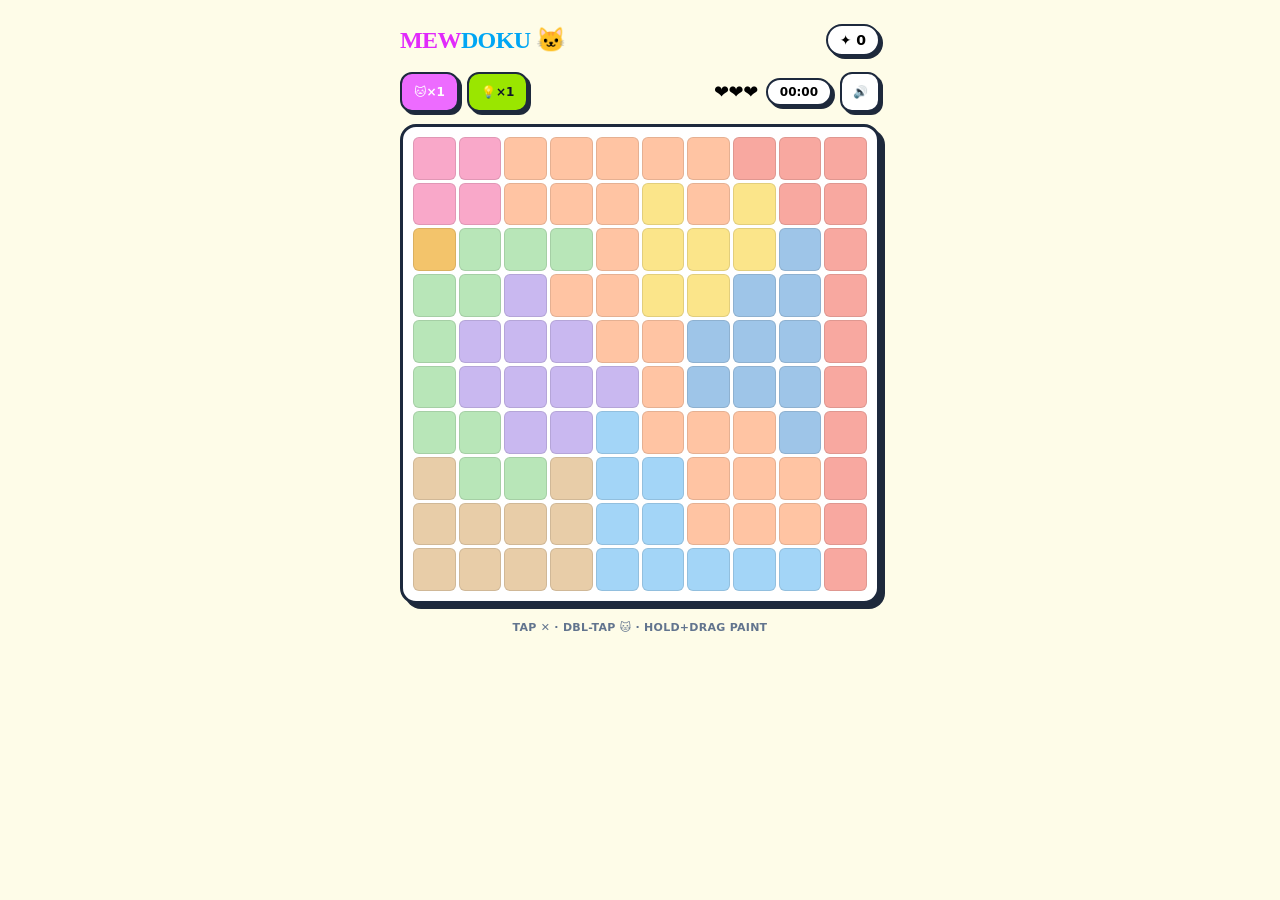
==== commit 731f699d: "release" ====
--- a/docs/index.html
+++ b/docs/index.html
@@ -9,7 +9,7 @@
   <link rel="icon" href="./favicon.svg" type="image/svg+xml">
   <link rel="apple-touch-icon" href="./apple-touch-icon.png"> 
-  <script type="module" crossorigin src="./assets/index-HFM1EGUm.js"></script>
+  <script type="module" crossorigin src="./assets/index-IRb7SL1j.js"></script>
   <link rel="stylesheet" crossorigin href="./assets/index-BdR0dA2_.css">
 <link rel="manifest" href="./manifest.webmanifest"><script id="vite-plugin-pwa:register-sw" src="./registerSW.js"></script></head>
 <body class="bg-yellow-50 min-h-screen">
@@ -222,11 +222,10 @@
           const idx = i - 1;
           if (cg.phase === 'show') return cg.showIdx === idx ? '🐱' : '';
           if (cg.phase === 'guess') return '';
-          if (cg.picked === null) return '';
-          const wasVisited = cg.order.includes(idx);
-          if (idx === cg.picked && wasVisited) return '🐱';
-          if (idx === cg.picked) return '😺';
-          if (wasVisited) return '🐾';
+          if (cg.picked === null) return idx === cg.spot ? '🐱' : '';
+          if (idx === cg.spot) return '🐱';
+          if (idx === cg.picked) return '❌';
+          if (cg.order.includes(idx)) return '🐾';
           return '';
         },
         catCellClass(i) {
@@ -236,10 +235,9 @@
           if (cg.phase === 'show') return cg.showIdx === idx ? 'bg-yellow-200 anim-pop' : '';
           if (cg.phase === 'guess') return 'cursor-pointer hover:bg-yellow-100 active:translate-y-0.5';
           if (cg.picked === null) return 'opacity-50';
-          const wasVisited = cg.order.includes(idx);
-          if (idx === cg.picked && wasVisited) return 'bg-green-200 anim-pop';
+          if (idx === cg.spot) return 'bg-green-200 anim-pop';
           if (idx === cg.picked) return 'bg-red-200 anim-shake';
-          if (wasVisited) return 'bg-yellow-100';
+          if (cg.order.includes(idx)) return 'bg-yellow-100';
           return '';
         },
         get catResultText() {
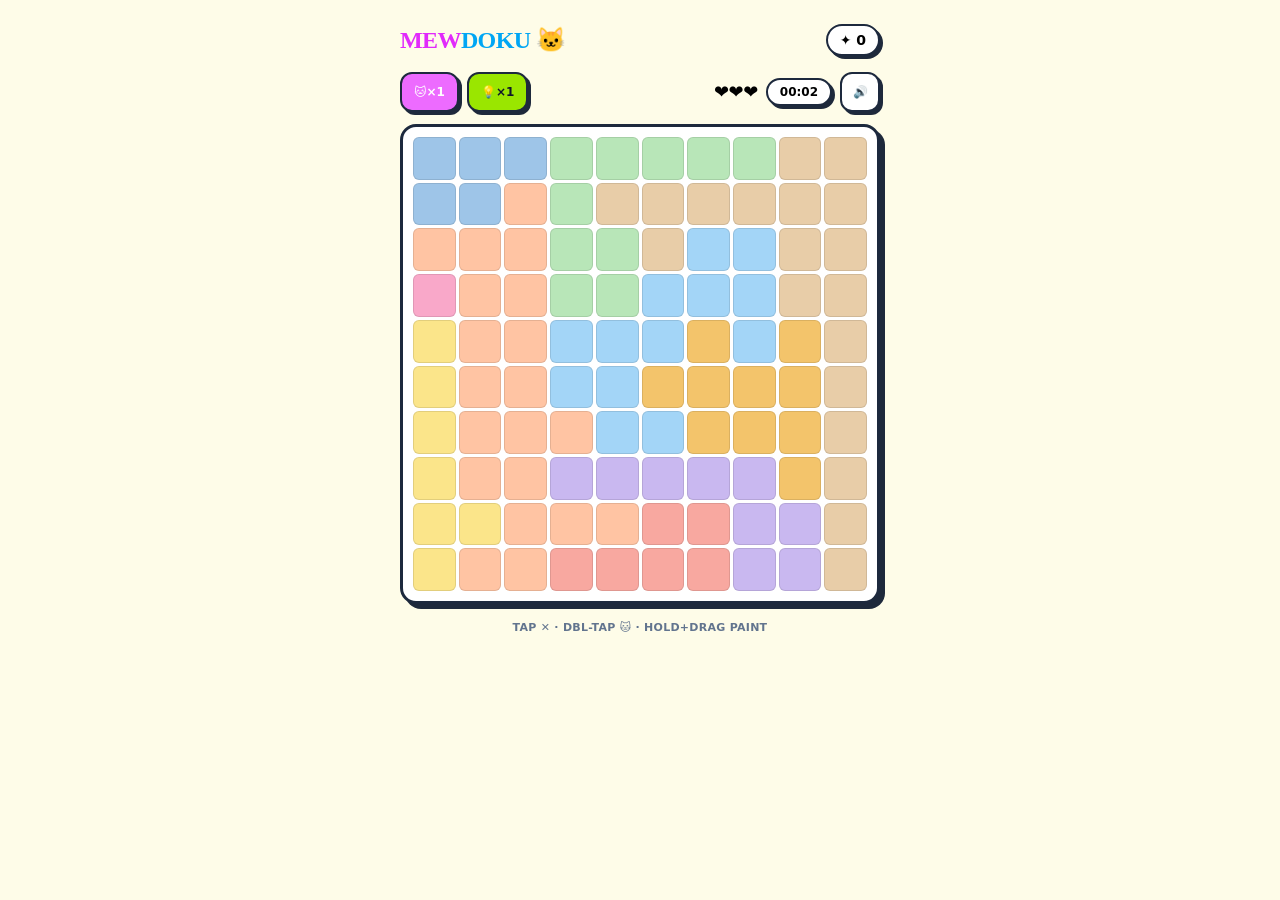
==== commit 87ea6ba9: "release" ====
--- a/docs/index.html
+++ b/docs/index.html
@@ -9,8 +9,8 @@
   <link rel="icon" href="./favicon.svg" type="image/svg+xml">
   <link rel="apple-touch-icon" href="./apple-touch-icon.png"> 
-  <script type="module" crossorigin src="./assets/index-IRb7SL1j.js"></script>
-  <link rel="stylesheet" crossorigin href="./assets/index-BdR0dA2_.css">
+  <script type="module" crossorigin src="./assets/index-BZCQnHXm.js"></script>
+  <link rel="stylesheet" crossorigin href="./assets/index-Eyvx-vDd.css">
 <link rel="manifest" href="./manifest.webmanifest"><script id="vite-plugin-pwa:register-sw" src="./registerSW.js"></script></head>
 <body class="bg-yellow-50 min-h-screen">
   <main class="pb-16" x-data="mewdokuShell()" x-cloak>
@@ -52,7 +52,7 @@
             <div :data-idx="cell.idx"
               class="aspect-square flex items-center justify-center relative text-lg sm:text-xl rounded-md select-none border border-black/10"
               :style="`background:${cell.color}`"
-              :class="[cell.state === 'cross1' && 'brightness-95', cell.state === 'cross2' && 'outline outline-2 outline-orange-500 outline-offset-[-2px]', popCell === cell.idx && 'anim-pop', shakeCell === cell.idx && 'anim-shake', wiggleCell === cell.idx && 'anim-wiggle', hintHighlight.includes(cell.idx) && 'ring-2 ring-fuchsia-500', hintDim && !hintZone.includes(cell.idx) && 'hint-dim', hintZone.includes(cell.idx) && 'hint-zone', hintFocus.includes(cell.idx) && 'hint-focus']">
+              :class="[cell.state === 'cross1' && 'brightness-95', cell.state === 'cross2' && 'outline outline-2 outline-orange-500 outline-offset-[-2px]', popCell === cell.idx && 'anim-pop', shakeCell === cell.idx && 'anim-shake', wiggleCell === cell.idx && 'anim-wiggle', hintHighlight.includes(cell.idx) && 'ring-2 ring-fuchsia-500', hintDim && !hintZone.includes(cell.idx) && 'hint-dim', hintZone.includes(cell.idx) && 'hint-zone', hintFocus.includes(cell.idx) && 'hint-focus', hintChain.includes(cell.idx) && 'hint-chain']">
               <template x-if="cell.state === 'cross1'">
                 <span class="absolute inset-0 flex items-center justify-center text-slate-600 text-base font-black">✕</span>
               </template>
@@ -279,6 +279,12 @@
           if (!ov) return [];
           return ov.overlay.focus || [];
         },
+        get hintChain() {
+          void this.rev;
+          const ov = g(() => S().hintOverlay, null);
+          if (!ov) return [];
+          return ov.overlay.chainCells || [];
+        },
         get lives() { void this.rev; return g(() => S().game.lives, 3); },
         get hints() { void this.rev; return g(() => S().game.hints, { a: 2, b: 2 }); },
         cells() { void this.rev; return g(() => S().cellsView(), []); },
--- a/docs/assets/index-Eyvx-vDd.css
+++ b/docs/assets/index-Eyvx-vDd.css
@@ -0,0 +1,2 @@
+/*! tailwindcss v4.3.3 | MIT License | https://tailwindcss.com */
+@layer properties{@supports (((-webkit-hyphens:none)) and (not (margin-trim:inline))) or ((-moz-orient:inline) and (not (color:rgb(from red r g b)))){*,:before,:after,::backdrop{--tw-translate-x:0;--tw-translate-y:0;--tw-translate-z:0;--tw-space-y-reverse:0;--tw-border-style:solid;--tw-leading:initial;--tw-font-weight:initial;--tw-tracking:initial;--tw-ordinal:initial;--tw-slashed-zero:initial;--tw-numeric-figure:initial;--tw-numeric-spacing:initial;--tw-numeric-fraction:initial;--tw-shadow:0 0 #0000;--tw-shadow-color:initial;--tw-shadow-alpha:100%;--tw-inset-shadow:0 0 #0000;--tw-inset-shadow-color:initial;--tw-inset-shadow-alpha:100%;--tw-ring-color:initial;--tw-ring-shadow:0 0 #0000;--tw-inset-ring-color:initial;--tw-inset-ring-shadow:0 0 #0000;--tw-ring-inset:initial;--tw-ring-offset-width:0px;--tw-ring-offset-color:#fff;--tw-ring-offset-shadow:0 0 #0000;--tw-outline-style:solid;--tw-blur:initial;--tw-brightness:initial;--tw-contrast:initial;--tw-grayscale:initial;--tw-hue-rotate:initial;--tw-invert:initial;--tw-opacity:initial;--tw-saturate:initial;--tw-sepia:initial;--tw-drop-shadow:initial;--tw-drop-shadow-color:initial;--tw-drop-shadow-alpha:100%;--tw-drop-shadow-size:initial;--tw-backdrop-blur:initial;--tw-backdrop-brightness:initial;--tw-backdrop-contrast:initial;--tw-backdrop-grayscale:initial;--tw-backdrop-hue-rotate:initial;--tw-backdrop-invert:initial;--tw-backdrop-opacity:initial;--tw-backdrop-saturate:initial;--tw-backdrop-sepia:initial}}}@layer theme{:root,:host{--font-sans:-apple-system, BlinkMacSystemFont, "Segoe UI", Roboto, "Helvetica Neue", "Noto Sans", Arial, sans-serif, "Apple Color Emoji", "Segoe UI Emoji", "Segoe UI Symbol", "Noto Color Emoji";--font-mono:ui-monospace, SFMono-Regular, Menlo, Monaco, Consolas, "Liberation Mono", "Courier New", monospace;--color-red-200:oklch(88.5% .062 18.334);--color-red-500:oklch(63.7% .237 25.331);--color-orange-300:oklch(83.7% .128 66.29);--color-orange-400:oklch(75% .183 55.934);--color-orange-500:oklch(70.5% .213 47.604);--color-orange-600:oklch(64.6% .222 41.116);--color-amber-100:oklch(96.2% .059 95.617);--color-amber-400:oklch(82.8% .189 84.429);--color-amber-700:oklch(55.5% .163 48.998);--color-yellow-50:oklch(98.7% .026 102.212);--color-yellow-100:oklch(97.3% .071 103.193);--color-yellow-200:oklch(94.5% .129 101.54);--color-yellow-300:oklch(90.5% .182 98.111);--color-lime-400:oklch(84.1% .238 128.85);--color-lime-500:oklch(76.8% .233 130.85);--color-green-200:oklch(92.5% .084 155.995);--color-sky-100:oklch(95.1% .026 236.824);--color-sky-400:oklch(74.6% .16 232.661);--color-sky-500:oklch(68.5% .169 237.323);--color-sky-700:oklch(50% .134 242.749);--color-indigo-200:oklch(87% .065 274.039);--color-indigo-300:oklch(78.5% .115 274.713);--color-indigo-400:oklch(67.3% .182 276.935);--color-indigo-500:oklch(58.5% .233 277.117);--color-indigo-700:oklch(45.7% .24 277.023);--color-indigo-800:oklch(39.8% .195 277.366);--color-indigo-950:oklch(25.7% .09 281.288);--color-fuchsia-400:oklch(74% .238 322.16);--color-fuchsia-500:oklch(66.7% .295 322.15);--color-pink-50:oklch(97.1% .014 343.198);--color-pink-100:oklch(94.8% .028 342.258);--color-pink-200:oklch(89.9% .061 343.231);--color-pink-500:oklch(65.6% .241 354.308);--color-pink-800:oklch(45.9% .187 3.815);--color-pink-900:oklch(40.8% .153 2.432);--color-slate-50:oklch(98.4% .003 247.858);--color-slate-100:oklch(96.8% .007 247.896);--color-slate-200:oklch(92.9% .013 255.508);--color-slate-300:oklch(86.9% .022 252.894);--color-slate-400:oklch(70.4% .04 256.788);--color-slate-500:oklch(55.4% .046 257.417);--color-slate-600:oklch(44.6% .043 257.281);--color-slate-700:oklch(37.2% .044 257.287);--color-slate-800:oklch(27.9% .041 260.031);--color-slate-900:oklch(20.8% .042 265.755);--color-black:#000;--color-white:#fff;--spacing:.25rem;--container-xs:20rem;--container-md:28rem;--container-lg:32rem;--container-2xl:42rem;--text-xs:.75rem;--text-xs--line-height:calc(1 / .75);--text-sm:.875rem;--text-sm--line-height:calc(1.25 / .875);--text-base:1rem;--text-base--line-height:calc(1.5 / 1);--text-lg:1.125rem;--text-lg--line-height:calc(1.75 / 1.125);--text-xl:1.25rem;--text-xl--line-height:calc(1.75 / 1.25);--text-2xl:1.5rem;--text-2xl--line-height:calc(2 / 1.5);--text-3xl:1.875rem;--text-3xl--line-height:calc(2.25 / 1.875);--font-weight-medium:500;--font-weight-semibold:600;--font-weight-bold:700;--font-weight-black:900;--tracking-tight:-.025em;--tracking-wide:.025em;--tracking-wider:.05em;--tracking-widest:.1em;--radius-md:.375rem;--radius-lg:.5rem;--radius-xl:.75rem;--radius-2xl:1rem;--radius-3xl:1.5rem;--drop-shadow-md:0 3px 3px #0000001f;--animate-pulse:pulse 2s cubic-bezier(.4, 0, .6, 1) infinite;--animate-bounce:bounce 1s infinite;--default-transition-duration:.15s;--default-transition-timing-function:cubic-bezier(.4, 0, .2, 1);--default-font-family:var(--font-sans);--default-mono-font-family:var(--font-mono)}}@layer base{*,:after,:before,::backdrop{box-sizing:border-box;border:0 solid;margin:0;padding:0}::file-selector-button{box-sizing:border-box;border:0 solid;margin:0;padding:0}html,:host{-webkit-text-size-adjust:100%;tab-size:4;line-height:1.5;font-family:var(--default-font-family,-apple-system, BlinkMacSystemFont, "Segoe UI", Roboto, "Helvetica Neue", "Noto Sans", Arial, sans-serif, "Apple Color Emoji", "Segoe UI Emoji", "Segoe UI Symbol", "Noto Color Emoji");font-feature-settings:var(--default-font-feature-settings,normal);font-variation-settings:var(--default-font-variation-settings,normal);-webkit-tap-highlight-color:transparent}hr{height:0;color:inherit;border-top-width:1px}abbr:where([title]){-webkit-text-decoration:underline dotted;text-decoration:underline dotted}h1,h2,h3,h4,h5,h6{font-size:inherit;font-weight:inherit}a{color:inherit;-webkit-text-decoration:inherit;-webkit-text-decoration:inherit;-webkit-text-decoration:inherit;-webkit-text-decoration:inherit;text-decoration:inherit}b,strong{font-weight:bolder}code,kbd,samp,pre{font-family:var(--default-mono-font-family,ui-monospace, SFMono-Regular, Menlo, Monaco, Consolas, "Liberation Mono", "Courier New", monospace);font-feature-settings:var(--default-mono-font-feature-settings,normal);font-variation-settings:var(--default-mono-font-variation-settings,normal);font-size:1em}small{font-size:80%}sub,sup{vertical-align:baseline;font-size:75%;line-height:0;position:relative}sub{bottom:-.25em}sup{top:-.5em}table{text-indent:0;border-color:inherit;border-collapse:collapse}:-moz-focusring:where(:not(iframe)){outline:auto}progress{vertical-align:baseline}summary{display:list-item}ol,ul,menu{list-style:none}img,svg,video,canvas,audio,iframe,embed,object{vertical-align:middle;display:block}img,video{max-width:100%;height:auto}button,input,select,optgroup,textarea{font:inherit;font-feature-settings:inherit;font-variation-settings:inherit;letter-spacing:inherit;color:inherit;opacity:1;background-color:#0000;border-radius:0}::file-selector-button{font:inherit;font-feature-settings:inherit;font-variation-settings:inherit;letter-spacing:inherit;color:inherit;opacity:1;background-color:#0000;border-radius:0}:where(select:is([multiple],[size])) optgroup{font-weight:bolder}:where(select:is([multiple],[size])) optgroup option{padding-inline-start:20px}::file-selector-button{margin-inline-end:4px}::placeholder{opacity:1}@supports (not ((-webkit-appearance:-apple-pay-button))) or (contain-intrinsic-size:1px){::placeholder{color:currentColor}@supports (color:color-mix(in lab, red, red)){::placeholder{color:color-mix(in oklab, currentcolor 50%, transparent)}}}textarea{resize:vertical}::-webkit-search-decoration{-webkit-appearance:none}::-webkit-date-and-time-value{min-height:1lh;text-align:inherit}::-webkit-datetime-edit{display:inline-flex}::-webkit-datetime-edit-fields-wrapper{padding:0}::-webkit-datetime-edit{padding-block:0}::-webkit-datetime-edit-year-field{padding-block:0}::-webkit-datetime-edit-month-field{padding-block:0}::-webkit-datetime-edit-day-field{padding-block:0}::-webkit-datetime-edit-hour-field{padding-block:0}::-webkit-datetime-edit-minute-field{padding-block:0}::-webkit-datetime-edit-second-field{padding-block:0}::-webkit-datetime-edit-millisecond-field{padding-block:0}::-webkit-datetime-edit-meridiem-field{padding-block:0}::-webkit-calendar-picker-indicator{line-height:1}:-moz-ui-invalid{box-shadow:none}button,input:where([type=button],[type=reset],[type=submit]){appearance:button}::file-selector-button{appearance:button}::-webkit-inner-spin-button{height:auto}::-webkit-outer-spin-button{height:auto}[hidden]:where(:not([hidden=until-found])){display:none!important}}@layer components;@layer utilities{.pointer-events-none{pointer-events:none}.visible{visibility:visible}.absolute{position:absolute}.fixed{position:fixed}.relative{position:relative}.static{position:static}.sticky{position:sticky}.inset-0{inset:0}.top-0{top:0}.right-4{right:calc(var(--spacing) * 4)}.bottom-4{bottom:calc(var(--spacing) * 4)}.left-0\.5{left:calc(var(--spacing) * .5)}.z-10{z-index:10}.z-20{z-index:20}.z-30{z-index:30}.z-40{z-index:40}.z-50{z-index:50}.container{width:100%}@media (width>=40rem){.container{max-width:40rem}}@media (width>=48rem){.container{max-width:48rem}}@media (width>=64rem){.container{max-width:64rem}}@media (width>=80rem){.container{max-width:80rem}}@media (width>=96rem){.container{max-width:96rem}}.mx-auto{margin-inline:auto}.-mt-4{margin-top:calc(var(--spacing) * -4)}.mt-1{margin-top:var(--spacing)}.mt-2{margin-top:calc(var(--spacing) * 2)}.mt-3{margin-top:calc(var(--spacing) * 3)}.mt-4{margin-top:calc(var(--spacing) * 4)}.mt-5{margin-top:calc(var(--spacing) * 5)}.mt-10{margin-top:calc(var(--spacing) * 10)}.mb-1{margin-bottom:var(--spacing)}.mb-2{margin-bottom:calc(var(--spacing) * 2)}.mb-3{margin-bottom:calc(var(--spacing) * 3)}.mb-4{margin-bottom:calc(var(--spacing) * 4)}.mb-5{margin-bottom:calc(var(--spacing) * 5)}.-ml-4{margin-left:calc(var(--spacing) * -4)}.flex{display:flex}.grid{display:grid}.hidden{display:none}.inline-block{display:inline-block}.aspect-square{aspect-ratio:1}.h-3{height:calc(var(--spacing) * 3)}.h-14{height:calc(var(--spacing) * 14)}.min-h-\[40px\]{min-height:40px}.min-h-screen{min-height:100vh}.w-3{width:calc(var(--spacing) * 3)}.w-14{width:calc(var(--spacing) * 14)}.w-56{width:calc(var(--spacing) * 56)}.w-full{width:100%}.w-max{width:max-content}.max-w-2xl{max-width:var(--container-2xl)}.max-w-lg{max-width:var(--container-lg)}.max-w-md{max-width:var(--container-md)}.max-w-xs{max-width:var(--container-xs)}.min-w-\[40px\]{min-width:40px}.flex-1{flex:1}.-translate-y-\[0\.07em\]{--tw-translate-y:calc(.07em * -1);translate:var(--tw-translate-x) var(--tw-translate-y)}.-rotate-1{rotate:-1deg}.-rotate-6{rotate:-6deg}.animate-bounce{animation:var(--animate-bounce)}.animate-pulse{animation:var(--animate-pulse)}.cursor-pointer{cursor:pointer}.touch-none{touch-action:none}.grid-cols-3{grid-template-columns:repeat(3,minmax(0,1fr))}.grid-cols-10{grid-template-columns:repeat(10,minmax(0,1fr))}.flex-col{flex-direction:column}.items-center{align-items:center}.items-end{align-items:flex-end}.items-start{align-items:flex-start}.justify-between{justify-content:space-between}.justify-center{justify-content:center}.gap-0\.5{gap:calc(var(--spacing) * .5)}.gap-1{gap:var(--spacing)}.gap-1\.5{gap:calc(var(--spacing) * 1.5)}.gap-2{gap:calc(var(--spacing) * 2)}.gap-3{gap:calc(var(--spacing) * 3)}.gap-4{gap:calc(var(--spacing) * 4)}.gap-\[2px\]{gap:2px}.gap-\[3px\]{gap:3px}:where(.space-y-1>:not(:last-child)){--tw-space-y-reverse:0;margin-block-start:calc(var(--spacing) * var(--tw-space-y-reverse));margin-block-end:calc(var(--spacing) * calc(1 - var(--tw-space-y-reverse)))}:where(.space-y-1\.5>:not(:last-child)){--tw-space-y-reverse:0;margin-block-start:calc(calc(var(--spacing) * 1.5) * var(--tw-space-y-reverse));margin-block-end:calc(calc(var(--spacing) * 1.5) * calc(1 - var(--tw-space-y-reverse)))}.overflow-hidden{overflow:hidden}.overflow-x-auto{overflow-x:auto}.rounded{border-radius:.25rem}.rounded-2xl{border-radius:var(--radius-2xl)}.rounded-3xl{border-radius:var(--radius-3xl)}.rounded-\[5px\]{border-radius:5px}.rounded-full{border-radius:2147483647px}.rounded-lg{border-radius:var(--radius-lg)}.rounded-md{border-radius:var(--radius-md)}.rounded-xl{border-radius:var(--radius-xl)}.border{border-style:var(--tw-border-style);border-width:1px}.border-2{border-style:var(--tw-border-style);border-width:2px}.border-\[0\.5px\]{border-style:var(--tw-border-style);border-width:.5px}.border-\[3px\]{border-style:var(--tw-border-style);border-width:3px}.border-t{border-top-style:var(--tw-border-style);border-top-width:1px}.border-t-2{border-top-style:var(--tw-border-style);border-top-width:2px}.border-b{border-bottom-style:var(--tw-border-style);border-bottom-width:1px}.border-l-2{border-left-style:var(--tw-border-style);border-left-width:2px}.border-dashed{--tw-border-style:dashed;border-style:dashed}.border-black\/10{border-color:#0000001a}@supports (color:color-mix(in lab, red, red)){.border-black\/10{border-color:color-mix(in oklab, var(--color-black) 10%, transparent)}}.border-indigo-700\/50{border-color:#432dd780}@supports (color:color-mix(in lab, red, red)){.border-indigo-700\/50{border-color:color-mix(in oklab, var(--color-indigo-700) 50%, transparent)}}.border-indigo-800\/40{border-color:#372aac66}@supports (color:color-mix(in lab, red, red)){.border-indigo-800\/40{border-color:color-mix(in oklab, var(--color-indigo-800) 40%, transparent)}}.border-indigo-800\/50{border-color:#372aac80}@supports (color:color-mix(in lab, red, red)){.border-indigo-800\/50{border-color:color-mix(in oklab, var(--color-indigo-800) 50%, transparent)}}.border-pink-100{border-color:var(--color-pink-100)}.border-slate-200{border-color:var(--color-slate-200)}.border-slate-200\/70{border-color:#e2e8f0b3}@supports (color:color-mix(in lab, red, red)){.border-slate-200\/70{border-color:color-mix(in oklab, var(--color-slate-200) 70%, transparent)}}.border-slate-300{border-color:var(--color-slate-300)}.border-slate-300\/60{border-color:#cad5e299}@supports (color:color-mix(in lab, red, red)){.border-slate-300\/60{border-color:color-mix(in oklab, var(--color-slate-300) 60%, transparent)}}.border-slate-700{border-color:var(--color-slate-700)}.border-slate-800{border-color:var(--color-slate-800)}.bg-amber-100{background-color:var(--color-amber-100)}.bg-fuchsia-400{background-color:var(--color-fuchsia-400)}.bg-green-200{background-color:var(--color-green-200)}.bg-indigo-500{background-color:var(--color-indigo-500)}.bg-indigo-800\/60{background-color:#372aac99}@supports (color:color-mix(in lab, red, red)){.bg-indigo-800\/60{background-color:color-mix(in oklab, var(--color-indigo-800) 60%, transparent)}}.bg-indigo-950\/60{background-color:#1e1a4d99}@supports (color:color-mix(in lab, red, red)){.bg-indigo-950\/60{background-color:color-mix(in oklab, var(--color-indigo-950) 60%, transparent)}}.bg-lime-400{background-color:var(--color-lime-400)}.bg-pink-50{background-color:var(--color-pink-50)}.bg-pink-200{background-color:var(--color-pink-200)}.bg-red-200{background-color:var(--color-red-200)}.bg-red-500\/40{background-color:#fb2c3666}@supports (color:color-mix(in lab, red, red)){.bg-red-500\/40{background-color:color-mix(in oklab, var(--color-red-500) 40%, transparent)}}.bg-sky-100{background-color:var(--color-sky-100)}.bg-sky-400{background-color:var(--color-sky-400)}.bg-slate-100{background-color:var(--color-slate-100)}.bg-slate-100\/90{background-color:#f1f5f9e6}@supports (color:color-mix(in lab, red, red)){.bg-slate-100\/90{background-color:color-mix(in oklab, var(--color-slate-100) 90%, transparent)}}.bg-slate-500{background-color:var(--color-slate-500)}.bg-slate-800{background-color:var(--color-slate-800)}.bg-slate-900{background-color:var(--color-slate-900)}.bg-slate-900\/30{background-color:#0f172b4d}@supports (color:color-mix(in lab, red, red)){.bg-slate-900\/30{background-color:color-mix(in oklab, var(--color-slate-900) 30%, transparent)}}.bg-white{background-color:var(--color-white)}.bg-white\/80{background-color:#fffc}@supports (color:color-mix(in lab, red, red)){.bg-white\/80{background-color:color-mix(in oklab, var(--color-white) 80%, transparent)}}.bg-yellow-50{background-color:var(--color-yellow-50)}.bg-yellow-100{background-color:var(--color-yellow-100)}.bg-yellow-200{background-color:var(--color-yellow-200)}.bg-yellow-300{background-color:var(--color-yellow-300)}.p-1{padding:var(--spacing)}.p-1\.5{padding:calc(var(--spacing) * 1.5)}.p-2{padding:calc(var(--spacing) * 2)}.p-2\.5{padding:calc(var(--spacing) * 2.5)}.p-3{padding:calc(var(--spacing) * 3)}.p-4{padding:calc(var(--spacing) * 4)}.p-6{padding:calc(var(--spacing) * 6)}.px-1{padding-inline:var(--spacing)}.px-1\.5{padding-inline:calc(var(--spacing) * 1.5)}.px-2{padding-inline:calc(var(--spacing) * 2)}.px-2\.5{padding-inline:calc(var(--spacing) * 2.5)}.px-3{padding-inline:calc(var(--spacing) * 3)}.px-4{padding-inline:calc(var(--spacing) * 4)}.py-1{padding-block:var(--spacing)}.py-1\.5{padding-block:calc(var(--spacing) * 1.5)}.py-2{padding-block:calc(var(--spacing) * 2)}.py-2\.5{padding-block:calc(var(--spacing) * 2.5)}.py-3{padding-block:calc(var(--spacing) * 3)}.pt-1{padding-top:var(--spacing)}.pt-2{padding-top:calc(var(--spacing) * 2)}.pt-3{padding-top:calc(var(--spacing) * 3)}.pt-4{padding-top:calc(var(--spacing) * 4)}.pt-6{padding-top:calc(var(--spacing) * 6)}.pb-2{padding-bottom:calc(var(--spacing) * 2)}.pb-3{padding-bottom:calc(var(--spacing) * 3)}.pb-16{padding-bottom:calc(var(--spacing) * 16)}.pl-3{padding-left:calc(var(--spacing) * 3)}.text-center{text-align:center}.text-right{text-align:right}.align-middle{vertical-align:middle}.text-2xl{font-size:var(--text-2xl);line-height:var(--tw-leading,var(--text-2xl--line-height))}.text-3xl{font-size:var(--text-3xl);line-height:var(--tw-leading,var(--text-3xl--line-height))}.text-base{font-size:var(--text-base);line-height:var(--tw-leading,var(--text-base--line-height))}.text-lg{font-size:var(--text-lg);line-height:var(--tw-leading,var(--text-lg--line-height))}.text-sm{font-size:var(--text-sm);line-height:var(--tw-leading,var(--text-sm--line-height))}.text-xl{font-size:var(--text-xl);line-height:var(--tw-leading,var(--text-xl--line-height))}.text-xs{font-size:var(--text-xs);line-height:var(--tw-leading,var(--text-xs--line-height))}.text-\[1\.4em\]{font-size:1.4em}.text-\[1\.45em\]{font-size:1.45em}.text-\[9px\]{font-size:9px}.text-\[10px\]{font-size:10px}.text-\[11px\]{font-size:11px}.leading-none{--tw-leading:1;line-height:1}.font-black{--tw-font-weight:var(--font-weight-black);font-weight:var(--font-weight-black)}.font-bold{--tw-font-weight:var(--font-weight-bold);font-weight:var(--font-weight-bold)}.font-medium{--tw-font-weight:var(--font-weight-medium);font-weight:var(--font-weight-medium)}.font-semibold{--tw-font-weight:var(--font-weight-semibold);font-weight:var(--font-weight-semibold)}.tracking-tight{--tw-tracking:var(--tracking-tight);letter-spacing:var(--tracking-tight)}.tracking-wide{--tw-tracking:var(--tracking-wide);letter-spacing:var(--tracking-wide)}.tracking-wider{--tw-tracking:var(--tracking-wider);letter-spacing:var(--tracking-wider)}.tracking-widest{--tw-tracking:var(--tracking-widest);letter-spacing:var(--tracking-widest)}.text-amber-700{color:var(--color-amber-700)}.text-black{color:var(--color-black)}.text-fuchsia-500{color:var(--color-fuchsia-500)}.text-indigo-200{color:var(--color-indigo-200)}.text-indigo-300{color:var(--color-indigo-300)}.text-indigo-400\/60{color:#7d87ff99}@supports (color:color-mix(in lab, red, red)){.text-indigo-400\/60{color:color-mix(in oklab, var(--color-indigo-400) 60%, transparent)}}.text-indigo-400\/70{color:#7d87ffb3}@supports (color:color-mix(in lab, red, red)){.text-indigo-400\/70{color:color-mix(in oklab, var(--color-indigo-400) 70%, transparent)}}.text-lime-500{color:var(--color-lime-500)}.text-orange-300{color:var(--color-orange-300)}.text-orange-600{color:var(--color-orange-600)}.text-orange-600\/80{color:#f05100cc}@supports (color:color-mix(in lab, red, red)){.text-orange-600\/80{color:color-mix(in oklab, var(--color-orange-600) 80%, transparent)}}.text-pink-500{color:var(--color-pink-500)}.text-pink-800{color:var(--color-pink-800)}.text-pink-900{color:var(--color-pink-900)}.text-sky-500{color:var(--color-sky-500)}.text-sky-700{color:var(--color-sky-700)}.text-slate-100{color:var(--color-slate-100)}.text-slate-300{color:var(--color-slate-300)}.text-slate-300\/60{color:#cad5e299}@supports (color:color-mix(in lab, red, red)){.text-slate-300\/60{color:color-mix(in oklab, var(--color-slate-300) 60%, transparent)}}.text-slate-400{color:var(--color-slate-400)}.text-slate-500{color:var(--color-slate-500)}.text-slate-500\/70{color:#62748eb3}@supports (color:color-mix(in lab, red, red)){.text-slate-500\/70{color:color-mix(in oklab, var(--color-slate-500) 70%, transparent)}}.text-slate-600{color:var(--color-slate-600)}.text-slate-700{color:var(--color-slate-700)}.text-slate-800{color:var(--color-slate-800)}.text-slate-900{color:var(--color-slate-900)}.text-white{color:var(--color-white)}.uppercase{text-transform:uppercase}.tabular-nums{--tw-numeric-spacing:tabular-nums;font-variant-numeric:var(--tw-ordinal,) var(--tw-slashed-zero,) var(--tw-numeric-figure,) var(--tw-numeric-spacing,) var(--tw-numeric-fraction,)}.underline{text-decoration-line:underline}.underline-offset-2{text-underline-offset:2px}.opacity-40{opacity:.4}.opacity-50{opacity:.5}.opacity-80{opacity:.8}.shadow{--tw-shadow:0 1px 3px 0 var(--tw-shadow-color,#0000001a), 0 1px 2px -1px var(--tw-shadow-color,#0000001a);box-shadow:var(--tw-inset-shadow), var(--tw-inset-ring-shadow), var(--tw-ring-offset-shadow), var(--tw-ring-shadow), var(--tw-shadow)}.shadow-\[2px_2px_0_\#1e293b\]{--tw-shadow:2px 2px 0 var(--tw-shadow-color,#1e293b);box-shadow:var(--tw-inset-shadow), var(--tw-inset-ring-shadow), var(--tw-ring-offset-shadow), var(--tw-ring-shadow), var(--tw-shadow)}.shadow-\[3px_3px_0_\#1e293b\]{--tw-shadow:3px 3px 0 var(--tw-shadow-color,#1e293b);box-shadow:var(--tw-inset-shadow), var(--tw-inset-ring-shadow), var(--tw-ring-offset-shadow), var(--tw-ring-shadow), var(--tw-shadow)}.shadow-\[5px_5px_0_\#1e293b\]{--tw-shadow:5px 5px 0 var(--tw-shadow-color,#1e293b);box-shadow:var(--tw-inset-shadow), var(--tw-inset-ring-shadow), var(--tw-ring-offset-shadow), var(--tw-ring-shadow), var(--tw-shadow)}.shadow-lg{--tw-shadow:0 10px 15px -3px var(--tw-shadow-color,#0000001a), 0 4px 6px -4px var(--tw-shadow-color,#0000001a);box-shadow:var(--tw-inset-shadow), var(--tw-inset-ring-shadow), var(--tw-ring-offset-shadow), var(--tw-ring-shadow), var(--tw-shadow)}.shadow-sm{--tw-shadow:0 1px 3px 0 var(--tw-shadow-color,#0000001a), 0 1px 2px -1px var(--tw-shadow-color,#0000001a);box-shadow:var(--tw-inset-shadow), var(--tw-inset-ring-shadow), var(--tw-ring-offset-shadow), var(--tw-ring-shadow), var(--tw-shadow)}.shadow-xl{--tw-shadow:0 20px 25px -5px var(--tw-shadow-color,#0000001a), 0 8px 10px -6px var(--tw-shadow-color,#0000001a);box-shadow:var(--tw-inset-shadow), var(--tw-inset-ring-shadow), var(--tw-ring-offset-shadow), var(--tw-ring-shadow), var(--tw-shadow)}.ring-1{--tw-ring-shadow:var(--tw-ring-inset,) 0 0 0 calc(1px + var(--tw-ring-offset-width)) var(--tw-ring-color,currentcolor);box-shadow:var(--tw-inset-shadow), var(--tw-inset-ring-shadow), var(--tw-ring-offset-shadow), var(--tw-ring-shadow), var(--tw-shadow)}.ring-2{--tw-ring-shadow:var(--tw-ring-inset,) 0 0 0 calc(2px + var(--tw-ring-offset-width)) var(--tw-ring-color,currentcolor);box-shadow:var(--tw-inset-shadow), var(--tw-inset-ring-shadow), var(--tw-ring-offset-shadow), var(--tw-ring-shadow), var(--tw-shadow)}.shadow-indigo-950\/40{--tw-shadow-color:#1e1a4d66}@supports (color:color-mix(in lab, red, red)){.shadow-indigo-950\/40{--tw-shadow-color:color-mix(in oklab, color-mix(in oklab, var(--color-indigo-950) 40%, transparent) var(--tw-shadow-alpha), transparent)}}.ring-amber-400{--tw-ring-color:var(--color-amber-400)}.ring-fuchsia-500{--tw-ring-color:var(--color-fuchsia-500)}.ring-orange-400{--tw-ring-color:var(--color-orange-400)}.outline{outline-style:var(--tw-outline-style);outline-width:1px}.outline-2{outline-style:var(--tw-outline-style);outline-width:2px}.outline-offset-\[-2px\]{outline-offset:-2px}.outline-orange-500{outline-color:var(--color-orange-500)}.brightness-75{--tw-brightness:brightness(75%);filter:var(--tw-blur,) var(--tw-brightness,) var(--tw-contrast,) var(--tw-grayscale,) var(--tw-hue-rotate,) var(--tw-invert,) var(--tw-saturate,) var(--tw-sepia,) var(--tw-drop-shadow,)}.brightness-95{--tw-brightness:brightness(95%);filter:var(--tw-blur,) var(--tw-brightness,) var(--tw-contrast,) var(--tw-grayscale,) var(--tw-hue-rotate,) var(--tw-invert,) var(--tw-saturate,) var(--tw-sepia,) var(--tw-drop-shadow,)}.drop-shadow{--tw-drop-shadow-size:drop-shadow(0 1px 2px var(--tw-drop-shadow-color,#0000001a)) drop-shadow(0 1px 1px var(--tw-drop-shadow-color,#0000000f));--tw-drop-shadow:drop-shadow(0 1px 2px #0000001a) drop-shadow(0 1px 1px #0000000f);filter:var(--tw-blur,) var(--tw-brightness,) var(--tw-contrast,) var(--tw-grayscale,) var(--tw-hue-rotate,) var(--tw-invert,) var(--tw-saturate,) var(--tw-sepia,) var(--tw-drop-shadow,)}.drop-shadow-md{--tw-drop-shadow-size:drop-shadow(0 3px 3px var(--tw-drop-shadow-color,#0000001f));--tw-drop-shadow:drop-shadow(var(--drop-shadow-md));filter:var(--tw-blur,) var(--tw-brightness,) var(--tw-contrast,) var(--tw-grayscale,) var(--tw-hue-rotate,) var(--tw-invert,) var(--tw-saturate,) var(--tw-sepia,) var(--tw-drop-shadow,)}.grayscale-\[30\%\]{--tw-grayscale:grayscale(30%);filter:var(--tw-blur,) var(--tw-brightness,) var(--tw-contrast,) var(--tw-grayscale,) var(--tw-hue-rotate,) var(--tw-invert,) var(--tw-saturate,) var(--tw-sepia,) var(--tw-drop-shadow,)}.backdrop-blur{--tw-backdrop-blur:blur(8px);-webkit-backdrop-filter:var(--tw-backdrop-blur,) var(--tw-backdrop-brightness,) var(--tw-backdrop-contrast,) var(--tw-backdrop-grayscale,) var(--tw-backdrop-hue-rotate,) var(--tw-backdrop-invert,) var(--tw-backdrop-opacity,) var(--tw-backdrop-saturate,) var(--tw-backdrop-sepia,);backdrop-filter:var(--tw-backdrop-blur,) var(--tw-backdrop-brightness,) var(--tw-backdrop-contrast,) var(--tw-backdrop-grayscale,) var(--tw-backdrop-hue-rotate,) var(--tw-backdrop-invert,) var(--tw-backdrop-opacity,) var(--tw-backdrop-saturate,) var(--tw-backdrop-sepia,)}.transition{transition-property:color,background-color,border-color,outline-color,text-decoration-color,fill,stroke,--tw-gradient-from,--tw-gradient-via,--tw-gradient-to,opacity,box-shadow,transform,translate,scale,rotate,filter,-webkit-backdrop-filter,backdrop-filter,display,content-visibility,overlay,pointer-events;transition-timing-function:var(--tw-ease,var(--default-transition-timing-function));transition-duration:var(--tw-duration,var(--default-transition-duration))}.select-none{-webkit-user-select:none;user-select:none}.ring-inset{--tw-ring-inset:inset}@media (hover:hover){.hover\:bg-slate-50:hover{background-color:var(--color-slate-50)}.hover\:bg-slate-100:hover{background-color:var(--color-slate-100)}.hover\:bg-yellow-100:hover{background-color:var(--color-yellow-100)}.hover\:text-slate-600:hover{color:var(--color-slate-600)}}.active\:translate-y-0\.5:active{--tw-translate-y:calc(var(--spacing) * .5);translate:var(--tw-translate-x) var(--tw-translate-y)}.active\:shadow-\[1px_1px_0_\#1e293b\]:active{--tw-shadow:1px 1px 0 var(--tw-shadow-color,#1e293b);box-shadow:var(--tw-inset-shadow), var(--tw-inset-ring-shadow), var(--tw-ring-offset-shadow), var(--tw-ring-shadow), var(--tw-shadow)}@media (width>=40rem){.sm\:grid-cols-2{grid-template-columns:repeat(2,minmax(0,1fr))}.sm\:p-2\.5{padding:calc(var(--spacing) * 2.5)}.sm\:px-4{padding-inline:calc(var(--spacing) * 4)}.sm\:text-lg{font-size:var(--text-lg);line-height:var(--tw-leading,var(--text-lg--line-height))}.sm\:text-sm{font-size:var(--text-sm);line-height:var(--tw-leading,var(--text-sm--line-height))}.sm\:text-xl{font-size:var(--text-xl);line-height:var(--tw-leading,var(--text-xl--line-height))}}@media (width>=64rem){.lg\:block{display:block}}}body{font-family:ui-rounded,Nunito,Segoe UI,system-ui,sans-serif}.display{font-family:Comic Sans MS,Comic Neue,cursive}[x-cloak]{display:none!important}@keyframes pop{0%{transform:scale(.3)}60%{transform:scale(1.2)}to{transform:scale(1)}}@keyframes shake{0%,to{transform:translate(0)}20%{transform:translate(-4px)}40%{transform:translate(4px)}60%{transform:translate(-3px)}80%{transform:translate(3px)}}@keyframes heart-loss{0%{opacity:1;transform:scale(1)}40%{opacity:1;transform:scale(1.4)}to{opacity:0;transform:scale(0)translateY(-16px)}}@keyframes sparkle{0%{opacity:1;transform:scale(.4)rotate(0)}to{opacity:0;transform:scale(1.6)rotate(45deg)}}@keyframes confetti-fall{0%{opacity:1;transform:translateY(-10vh)rotate(0)}to{opacity:.6;transform:translateY(110vh)rotate(720deg)}}@keyframes wiggle{0%,to{transform:rotate(0)}25%{transform:rotate(-6deg)}75%{transform:rotate(6deg)}}.touch-none{touch-action:none}.anim-pop{animation:.28s ease-out pop}.anim-shake{animation:.35s ease-in-out shake}.anim-wiggle{animation:.3s ease-in-out wiggle}.confetti-piece{font-size:1.6em;animation-name:confetti-fall;animation-timing-function:linear;animation-fill-mode:both;position:absolute;top:0}.heart-lost{animation:.6s ease-in forwards heart-loss;display:inline-block}.hint-dim{filter:brightness(.45)saturate(.55)}.hint-zone{filter:none;box-shadow:inset 0 0 0 2px #ec48998c}.hint-focus{filter:none;box-shadow:inset 0 0 0 3px #ec4899}.hint-chain{filter:none;box-shadow:inset 0 0 0 3px #f59e0b}@property --tw-translate-x{syntax:"*";inherits:false;initial-value:0}@property --tw-translate-y{syntax:"*";inherits:false;initial-value:0}@property --tw-translate-z{syntax:"*";inherits:false;initial-value:0}@property --tw-space-y-reverse{syntax:"*";inherits:false;initial-value:0}@property --tw-border-style{syntax:"*";inherits:false;initial-value:solid}@property --tw-leading{syntax:"*";inherits:false}@property --tw-font-weight{syntax:"*";inherits:false}@property --tw-tracking{syntax:"*";inherits:false}@property --tw-ordinal{syntax:"*";inherits:false}@property --tw-slashed-zero{syntax:"*";inherits:false}@property --tw-numeric-figure{syntax:"*";inherits:false}@property --tw-numeric-spacing{syntax:"*";inherits:false}@property --tw-numeric-fraction{syntax:"*";inherits:false}@property --tw-shadow{syntax:"*";inherits:false;initial-value:0 0 #0000}@property --tw-shadow-color{syntax:"*";inherits:false}@property --tw-shadow-alpha{syntax:"<percentage>";inherits:false;initial-value:100%}@property --tw-inset-shadow{syntax:"*";inherits:false;initial-value:0 0 #0000}@property --tw-inset-shadow-color{syntax:"*";inherits:false}@property --tw-inset-shadow-alpha{syntax:"<percentage>";inherits:false;initial-value:100%}@property --tw-ring-color{syntax:"*";inherits:false}@property --tw-ring-shadow{syntax:"*";inherits:false;initial-value:0 0 #0000}@property --tw-inset-ring-color{syntax:"*";inherits:false}@property --tw-inset-ring-shadow{syntax:"*";inherits:false;initial-value:0 0 #0000}@property --tw-ring-inset{syntax:"*";inherits:false}@property --tw-ring-offset-width{syntax:"<length>";inherits:false;initial-value:0}@property --tw-ring-offset-color{syntax:"*";inherits:false;initial-value:#fff}@property --tw-ring-offset-shadow{syntax:"*";inherits:false;initial-value:0 0 #0000}@property --tw-outline-style{syntax:"*";inherits:false;initial-value:solid}@property --tw-blur{syntax:"*";inherits:false}@property --tw-brightness{syntax:"*";inherits:false}@property --tw-contrast{syntax:"*";inherits:false}@property --tw-grayscale{syntax:"*";inherits:false}@property --tw-hue-rotate{syntax:"*";inherits:false}@property --tw-invert{syntax:"*";inherits:false}@property --tw-opacity{syntax:"*";inherits:false}@property --tw-saturate{syntax:"*";inherits:false}@property --tw-sepia{syntax:"*";inherits:false}@property --tw-drop-shadow{syntax:"*";inherits:false}@property --tw-drop-shadow-color{syntax:"*";inherits:false}@property --tw-drop-shadow-alpha{syntax:"<percentage>";inherits:false;initial-value:100%}@property --tw-drop-shadow-size{syntax:"*";inherits:false}@property --tw-backdrop-blur{syntax:"*";inherits:false}@property --tw-backdrop-brightness{syntax:"*";inherits:false}@property --tw-backdrop-contrast{syntax:"*";inherits:false}@property --tw-backdrop-grayscale{syntax:"*";inherits:false}@property --tw-backdrop-hue-rotate{syntax:"*";inherits:false}@property --tw-backdrop-invert{syntax:"*";inherits:false}@property --tw-backdrop-opacity{syntax:"*";inherits:false}@property --tw-backdrop-saturate{syntax:"*";inherits:false}@property --tw-backdrop-sepia{syntax:"*";inherits:false}@keyframes pulse{50%{opacity:.5}}@keyframes bounce{0%,to{animation-timing-function:cubic-bezier(.8,0,1,1);transform:translateY(-25%)}50%{animation-timing-function:cubic-bezier(0,0,.2,1);transform:none}}
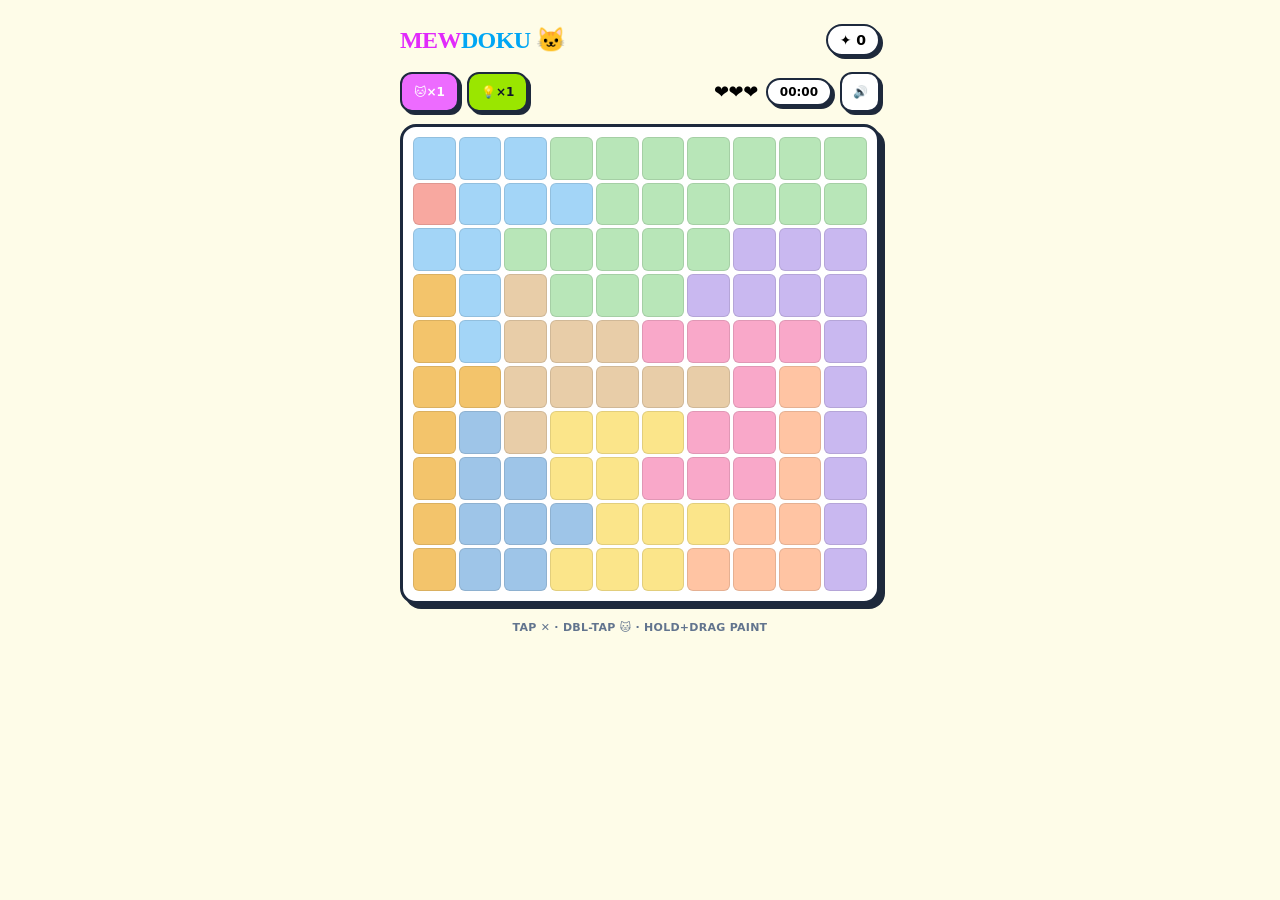
==== commit 93e3307e: "release" ====
--- a/docs/index.html
+++ b/docs/index.html
@@ -9,7 +9,7 @@
   <link rel="icon" href="./favicon.svg" type="image/svg+xml">
   <link rel="apple-touch-icon" href="./apple-touch-icon.png"> 
-  <script type="module" crossorigin src="./assets/index-BZCQnHXm.js"></script>
+  <script type="module" crossorigin src="./assets/index-g1-IQUjO.js"></script>
   <link rel="stylesheet" crossorigin href="./assets/index-Eyvx-vDd.css">
 <link rel="manifest" href="./manifest.webmanifest"><script id="vite-plugin-pwa:register-sw" src="./registerSW.js"></script></head>
 <body class="bg-yellow-50 min-h-screen">
@@ -145,7 +145,7 @@
 
     <div id="debug-panel" x-show="debug" x-cloak class="hidden lg:block fixed bottom-4 right-4 z-50 w-56 bg-white rounded-xl border-[3px] border-slate-800 shadow-[5px_5px_0_#1e293b] p-3 text-[11px] font-black text-slate-800">
       <div class="flex items-center justify-between mb-2">
-        <span class="uppercase tracking-wide text-slate-500">debug 🛠️</span>
+        <span class="uppercase tracking-wide text-slate-500">debug 🛠️ <span x-text="appVersion" class="text-slate-400"></span></span>
         <button @click="debugOpen = !debugOpen" class="px-1.5 rounded-md border border-slate-300 text-slate-500" x-text="debugOpen ? '–' : '+'"></button>
       </div>
       <div x-show="debugOpen" class="space-y-1.5">
@@ -172,6 +172,7 @@
         _confetti: null,
         debug: new URLSearchParams(typeof location !== 'undefined' ? location.search : '').get('debug') === 'true',
         debugOpen: true,
+        appVersion: (typeof window !== 'undefined' && window.__APP_VERSION__) || '',
         get timerText() { void this.rev; return this.fmt(g(() => S().game.elapsedMs, 0)); },
         get confetti() {
           void this.rev;
